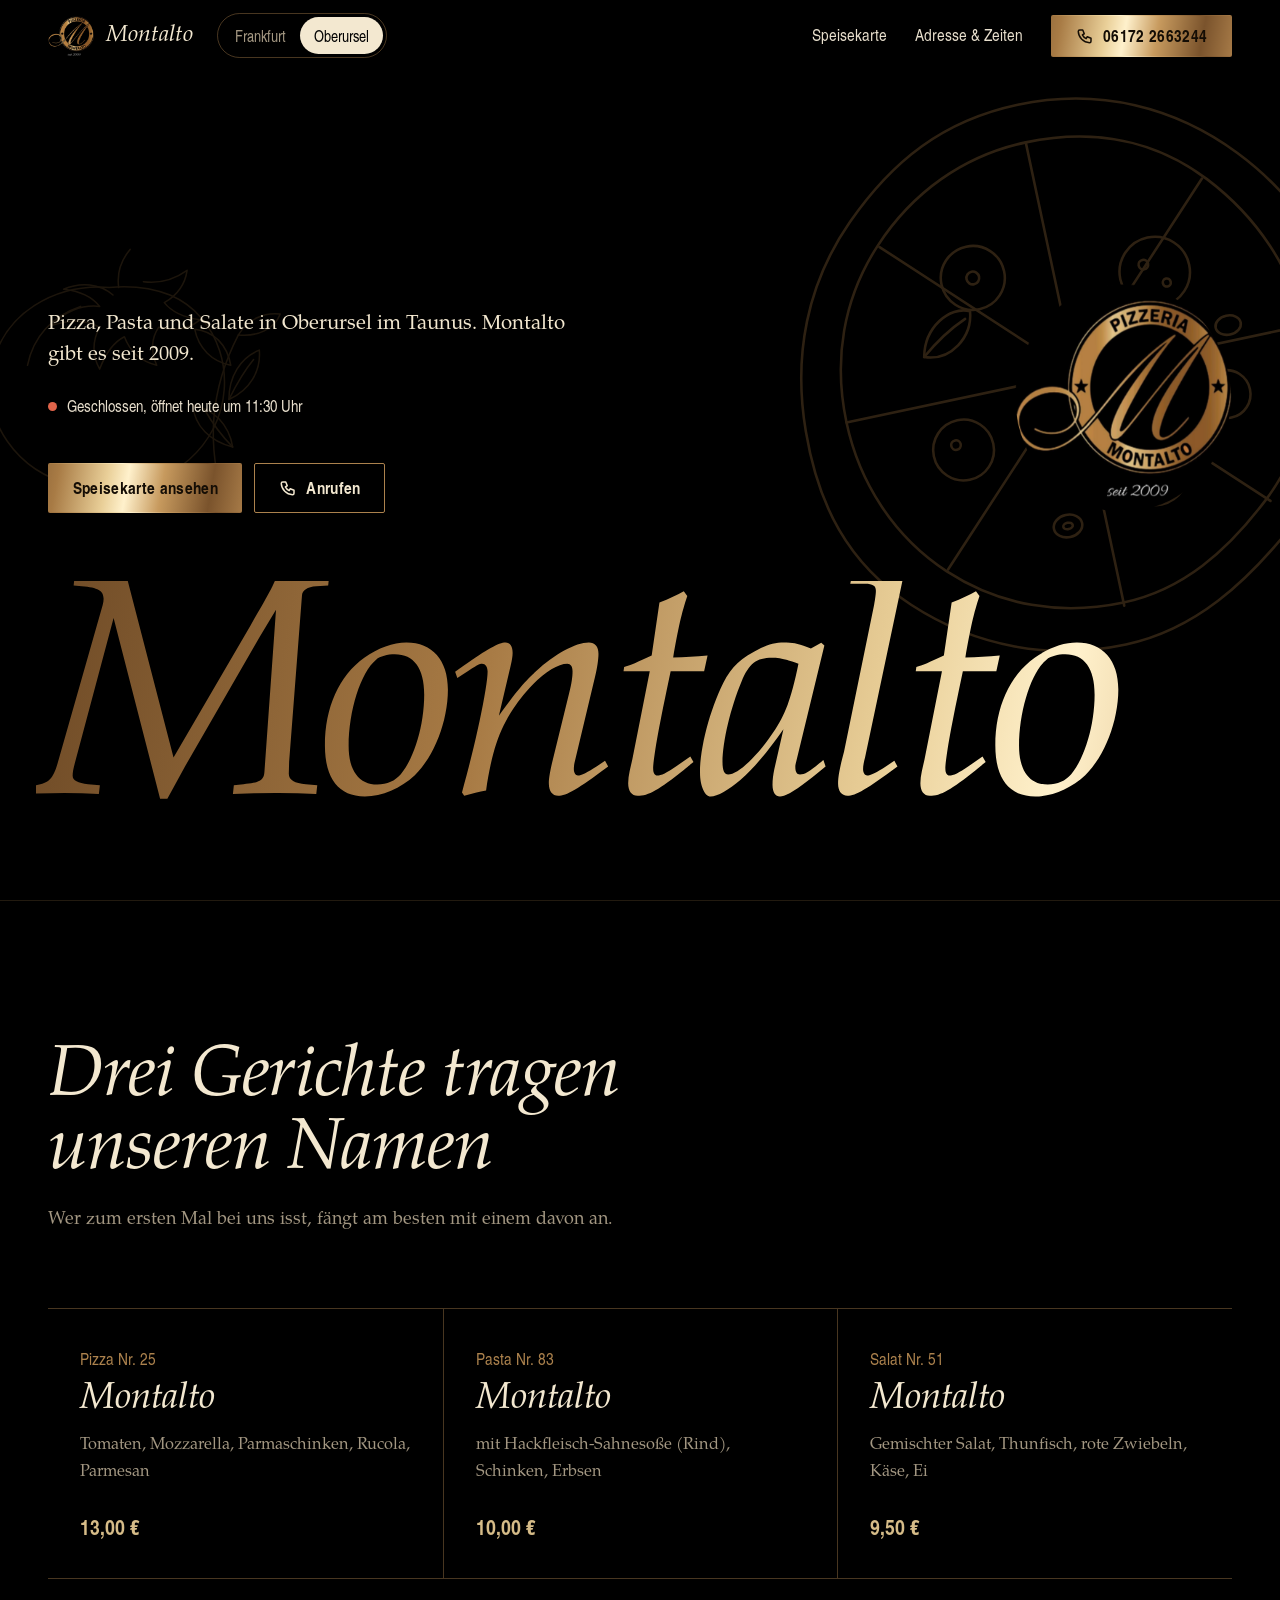
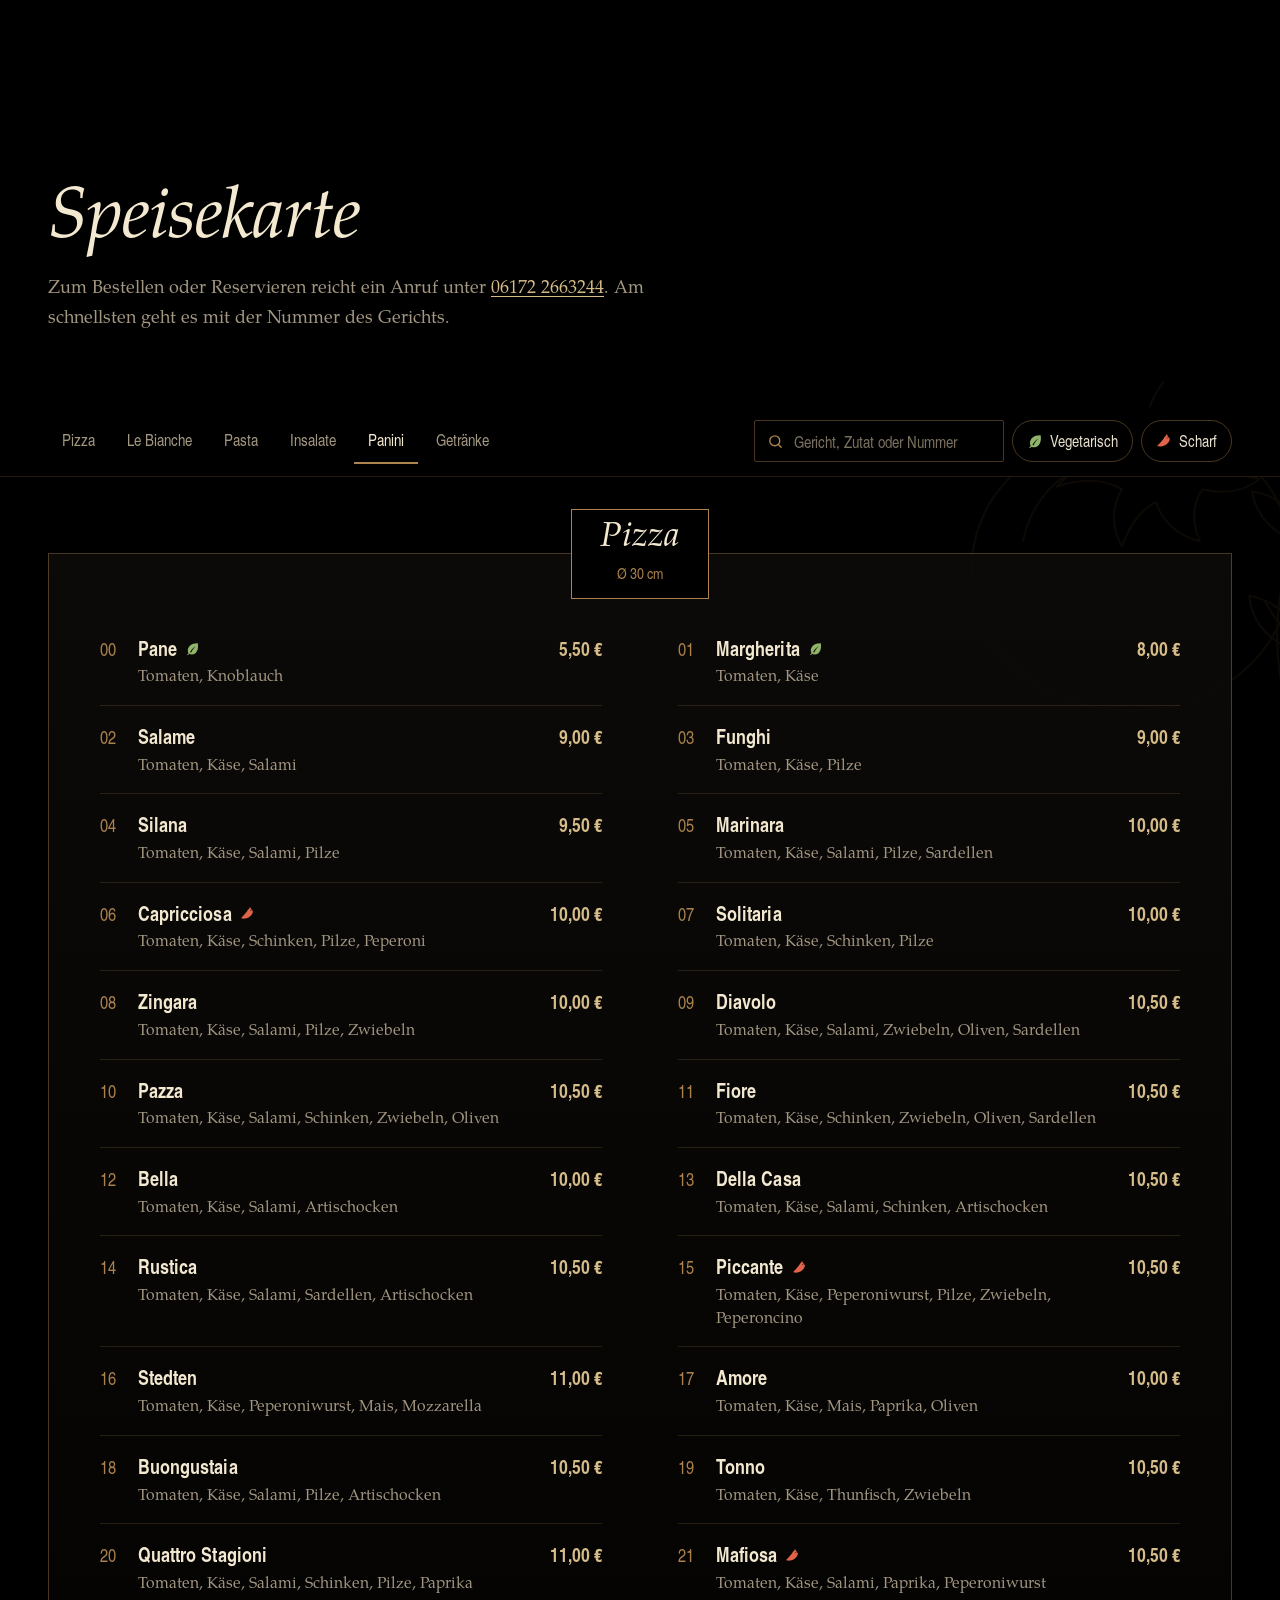
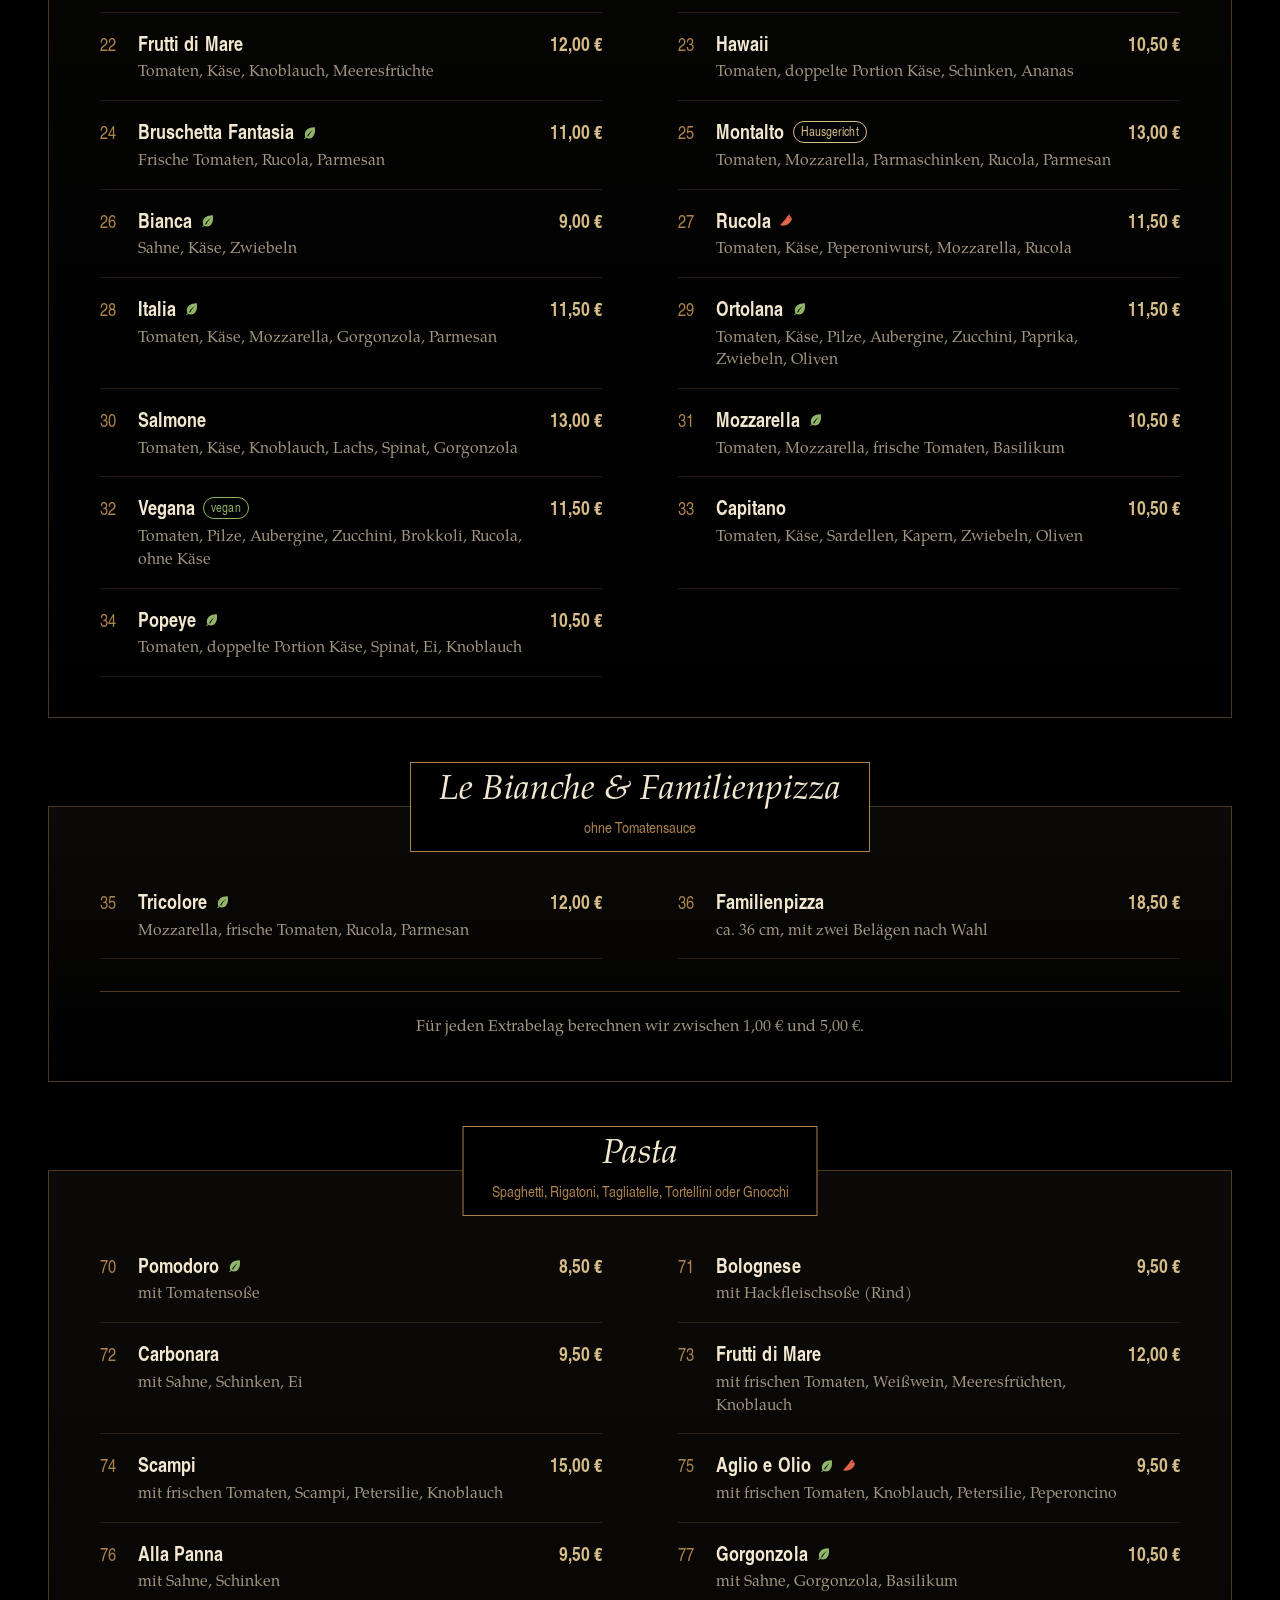
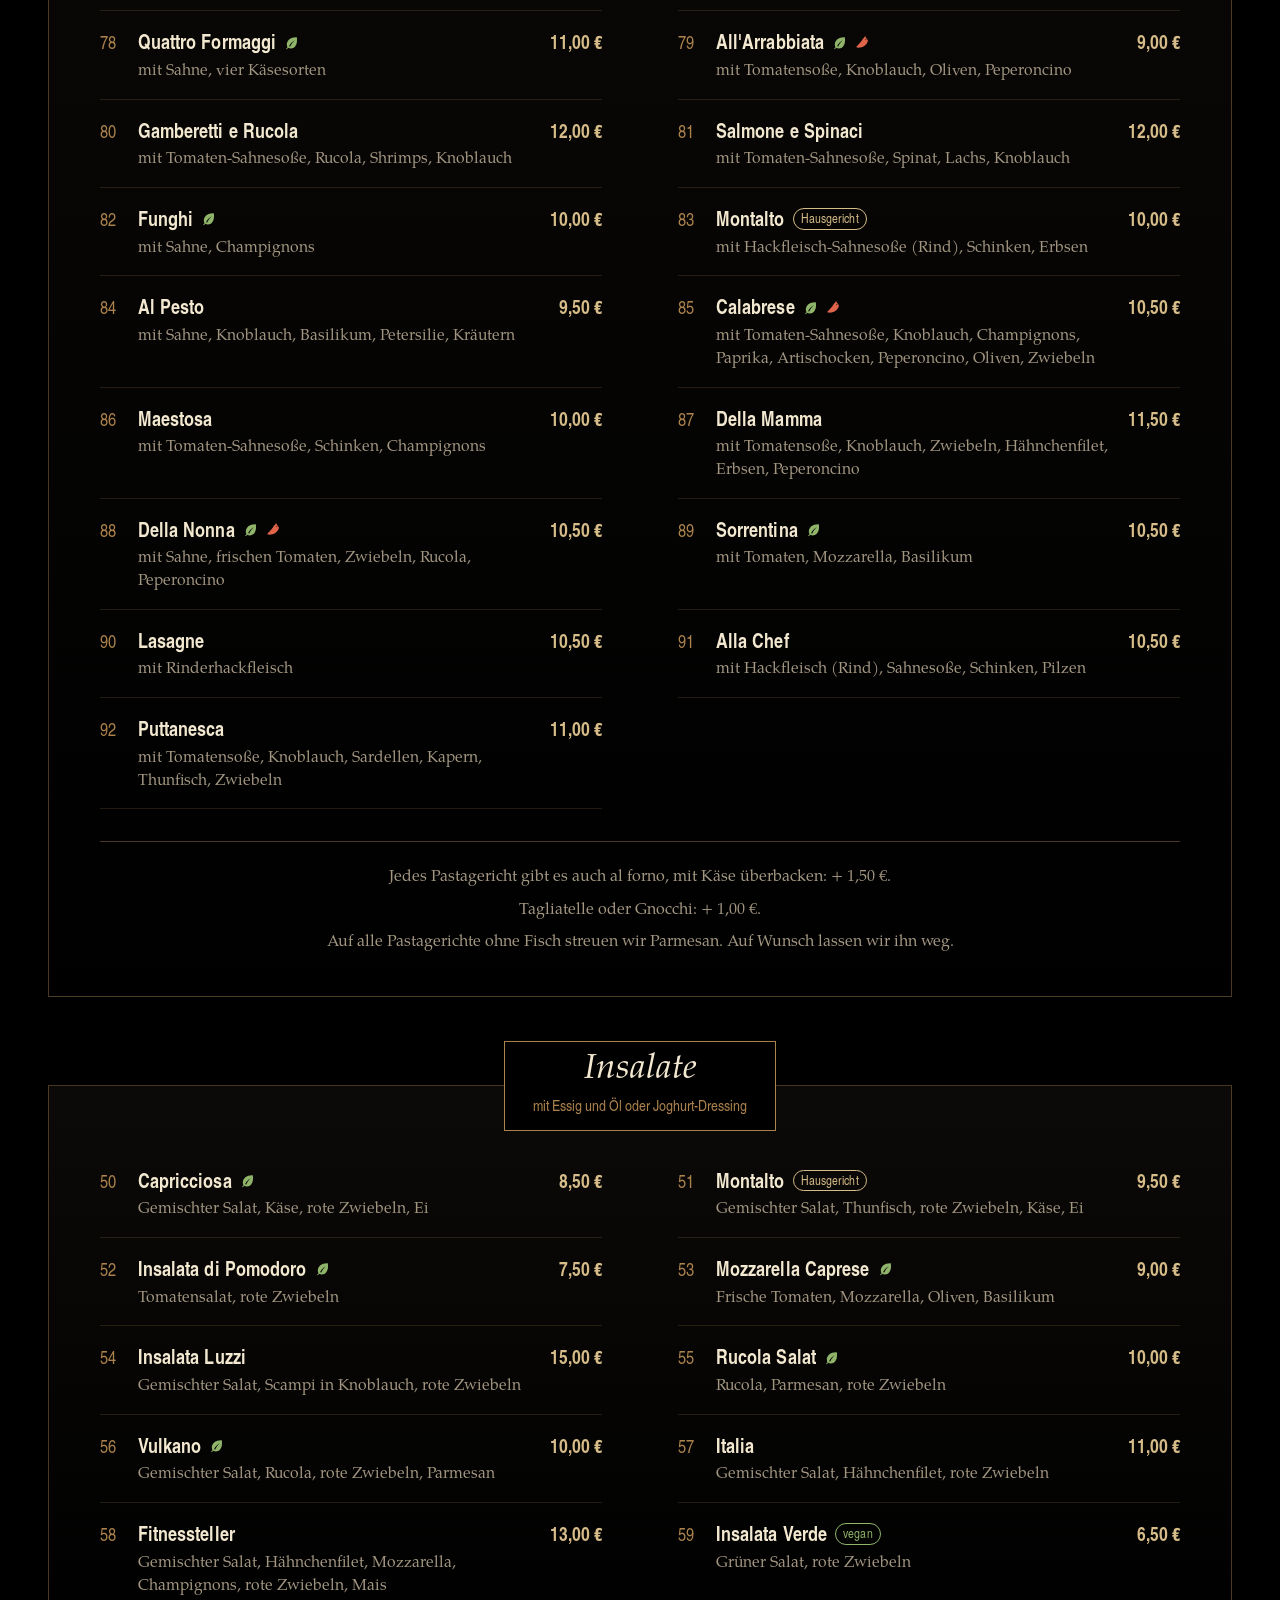
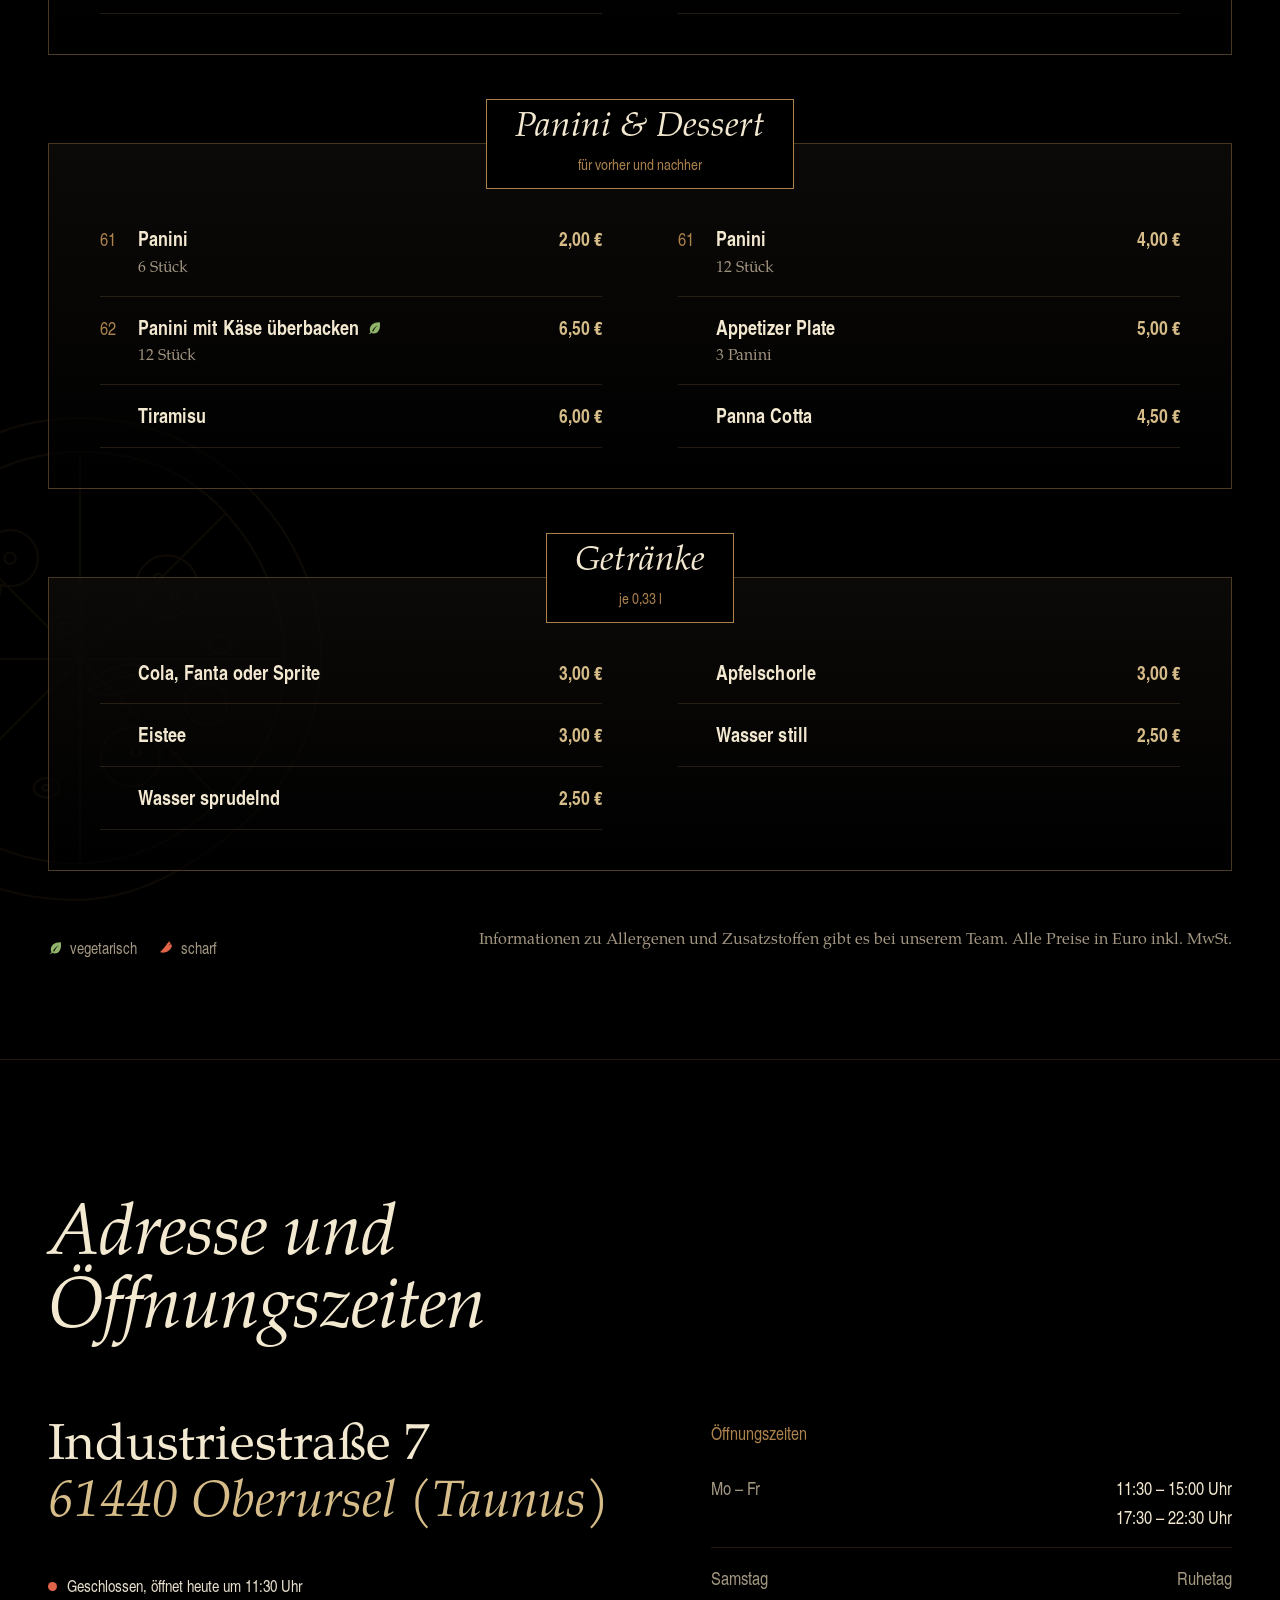
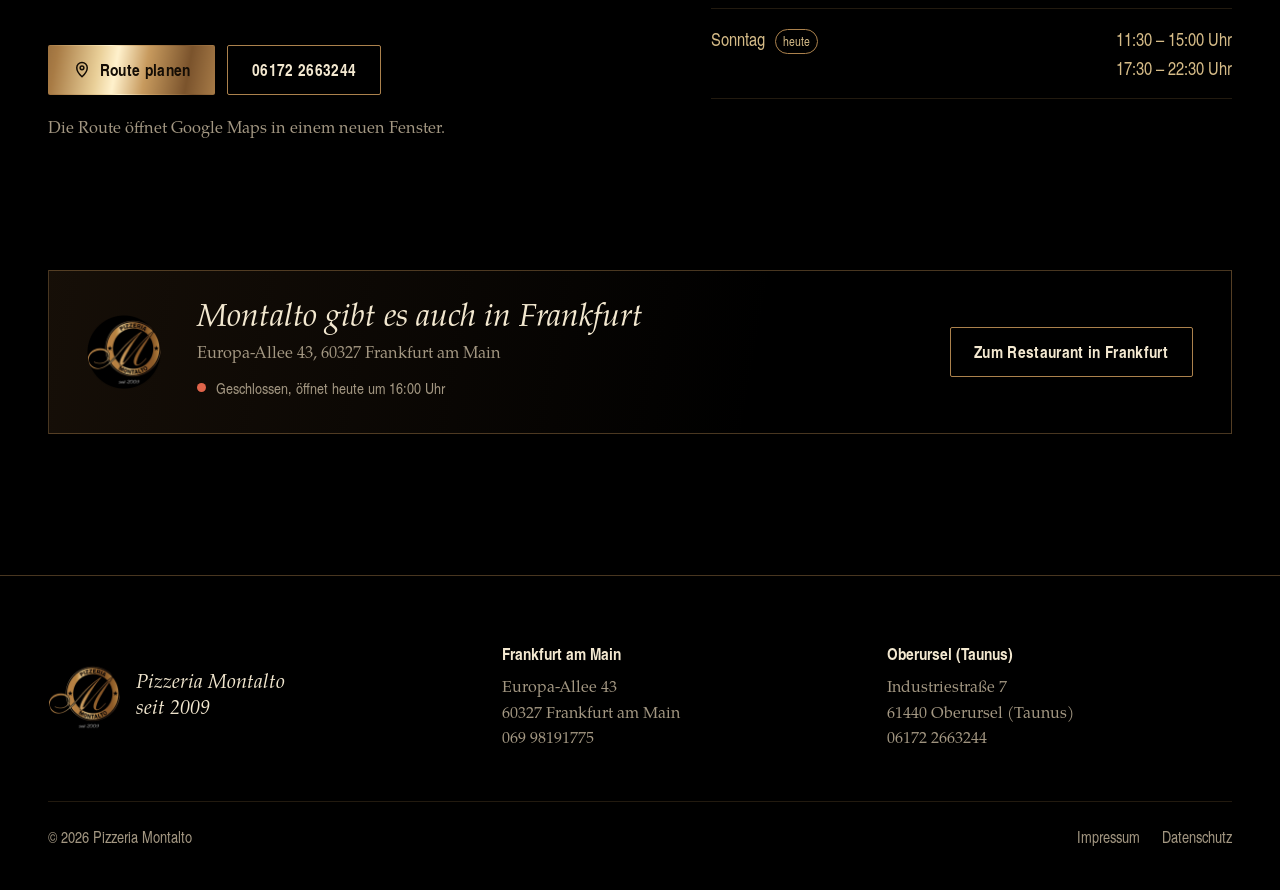
==== oberursel/index.html @ 1d050c02 "Add files via upload" ====
<!doctype html>
<html lang="de">
<head>
  <meta charset="utf-8">
  <meta name="viewport" content="width=device-width, initial-scale=1, viewport-fit=cover">
  <title>Pizzeria Montalto Oberursel – Pizza, Pasta &amp; Salate im Taunus</title>
  <meta name="description" content="Pizzeria Montalto in der Industriestraße 7, Oberursel (Taunus): Pizza, Pasta und Salate. Speisekarte, Öffnungszeiten und Telefon für Bestellung und Reservierung.">
  <meta name="theme-color" content="#000000">
  <meta property="og:type" content="restaurant">
  <meta property="og:title" content="Pizzeria Montalto Oberursel">
  <meta property="og:description" content="Pizza, Pasta und Salate in Oberursel im Taunus. Seit 2009.">
  <meta property="og:image" content="../assets/img/logo.png">
  <link rel="icon" type="image/png" sizes="32x32" href="../assets/img/favicon-32.png">
  <link rel="icon" type="image/png" sizes="64x64" href="../assets/img/favicon-64.png">
  <link rel="apple-touch-icon" href="../assets/img/apple-touch-icon.png">
  <link rel="preload" href="../assets/fonts/pagella-italic.woff" as="font" type="font/woff" crossorigin>
  <link rel="stylesheet" href="../assets/css/style.css">
  <script src="../assets/js/standorte.js" defer></script>
  <script src="../assets/js/speisekarte.js" defer></script>
  <script src="../assets/js/main.js" defer></script>
</head>
<body data-standort="oberursel" data-root="../">

<a class="skip" href="#speisekarte">Zur Speisekarte springen</a>

<header class="kopf">
  <div class="wrap">
    <a class="kopf-logo" href="../" aria-label="Pizzeria Montalto, Startseite">
      <img src="../assets/img/logo.png" alt="" width="46" height="46">
      <span>Montalto</span>
    </a>
    <nav class="standort-wahl" aria-label="Standort wählen">
      <a href="../">Frankfurt</a>
      <a href="./" aria-current="page">Oberursel</a>
    </nav>
    <nav class="kopf-nav" aria-label="Hauptmenü">
      <a href="#speisekarte">Speisekarte</a>
      <a href="#besuch">Adresse &amp; Zeiten</a>
      <a class="btn btn--gold" data-tel href="tel:+4961722663244">
        <svg viewBox="0 0 24 24" fill="none" stroke="currentColor" stroke-width="2" stroke-linecap="round" stroke-linejoin="round" aria-hidden="true"><path d="M5 4h4l2 5-2.5 1.5a11 11 0 0 0 5 5L15 13l5 2v4a2 2 0 0 1-2 2A16 16 0 0 1 3 6a2 2 0 0 1 2-2"/></svg>
        <span data-fill="telAnzeige">06172 2663244</span>
      </a>
    </nav>
  </div>
</header>

<main id="inhalt">

  <section class="hero" aria-labelledby="hero-titel">
    <div class="wrap">
      <div class="hero-inhalt">
        <div class="hero-text">
          <p class="hero-lead">Pizza, Pasta und Salate in Oberursel im Taunus. Montalto gibt es seit 2009.</p>
          <p class="status" data-status aria-live="polite">Öffnungszeiten werden geladen</p>
          <div class="hero-cta">
            <a class="btn btn--gold" href="#speisekarte">Speisekarte ansehen</a>
            <a class="btn" data-tel href="tel:+4961722663244">
              <svg viewBox="0 0 24 24" fill="none" stroke="currentColor" stroke-width="2" stroke-linecap="round" stroke-linejoin="round" aria-hidden="true"><path d="M5 4h4l2 5-2.5 1.5a11 11 0 0 0 5 5L15 13l5 2v4a2 2 0 0 1-2 2A16 16 0 0 1 3 6a2 2 0 0 1 2-2"/></svg>
              Anrufen
            </a>
          </div>
        </div>
        <img class="hero-logo" src="../assets/img/logo.png" alt="Logo der Pizzeria Montalto, seit 2009" width="230" height="230">
      </div>
    </div>
    <h1 id="hero-titel" class="wrap"><span class="sr-only">Pizzeria </span><span class="marke">Montalto</span><span class="sr-only"> in Oberursel (Taunus)</span></h1>
  </section>

  <section class="abschnitt haus" aria-labelledby="haus-titel">
    <div class="wrap">
      <div class="abschnitt-kopf">
        <h2 id="haus-titel" class="abschnitt-titel">Drei Gerichte tragen unseren Namen</h2>
        <p>Wer zum ersten Mal bei uns isst, fängt am besten mit einem davon an.</p>
      </div>
      <div class="haus-reihe" id="haus-reihe"></div>
    </div>
  </section>

  <section class="abschnitt karte" id="speisekarte" aria-labelledby="karte-titel">
    <div class="wrap">
      <div class="abschnitt-kopf">
        <h2 id="karte-titel" class="abschnitt-titel">Speisekarte</h2>
        <p>Zum Bestellen oder Reservieren reicht ein Anruf unter <a data-tel href="tel:+4961722663244"><span data-fill="telAnzeige">06172 2663244</span></a>. Am schnellsten geht es mit der Nummer des Gerichts.</p>
      </div>
    </div>
    <div id="karte-inhalt">
      <noscript><div class="wrap"><p>Die Speisekarte braucht JavaScript. Telefonisch helfen wir gern weiter: 06172 2663244.</p></div></noscript>
    </div>
    <div class="wrap karte-fuss">
      <div class="legende">
        <span><svg class="icon icon--veg" viewBox="0 0 24 24" fill="currentColor" aria-hidden="true"><path d="M20.5 3.5C11 3 4.5 8 4.5 15.2c0 1.6.4 3 1.1 4.3L3.3 21.8l1.1 1.1 2.4-2.4c1.2.6 2.6 1 4 1 7.4 0 11.4-7.6 9.7-18zM8.2 17.6c2.6-4.4 5.5-7.3 9.2-9.6-3.1 3-5.6 6.2-7.7 10.6-.5-.3-1-.6-1.5-1z"/></svg> vegetarisch</span>
        <span><svg class="icon icon--scharf" viewBox="0 0 24 24" fill="currentColor" aria-hidden="true"><path d="M15.6 2.3c-.8.6-1.2 1.6-1.1 2.6-1.4.3-2.4 1.4-2.6 2.8C9.2 10.9 5.6 15.6 2.5 18.4c-.6.5-.3 1.5.5 1.6 7.8 1.2 15.4-3 17.4-9.6.5-1.6-.2-3.1-1.6-3.9-.1-1.1-.8-2-1.8-2.4 0-.6.3-1.1.8-1.4l-2.2-.4zm1.7 4.4c.6 0 1.1.3 1.4.8-1-.1-2 .2-2.8.8.2-.9.8-1.6 1.4-1.6z"/></svg> scharf</span>
      </div>
      <p>Informationen zu Allergenen und Zusatzstoffen gibt es bei unserem Team. Alle Preise in Euro inkl. MwSt.</p>
    </div>
  </section>

  <section class="abschnitt besuch" id="besuch" aria-labelledby="besuch-titel">
    <div class="wrap">
      <div class="abschnitt-kopf">
        <h2 id="besuch-titel" class="abschnitt-titel">Adresse und Öffnungszeiten</h2>
      </div>
      <div class="besuch-raster">
        <div>
          <address class="adresse">
            <span data-fill="strasse">Industriestraße 7</span>
            <span data-fill="plzOrt">61440 Oberursel (Taunus)</span>
          </address>
          <p class="status" data-status>Öffnungszeiten werden geladen</p>
          <div class="besuch-cta">
            <a class="btn btn--gold" data-maps href="#" target="_blank" rel="noopener">
              <svg viewBox="0 0 24 24" fill="none" stroke="currentColor" stroke-width="2" stroke-linecap="round" stroke-linejoin="round" aria-hidden="true"><path d="M12 21s7-6.2 7-12a7 7 0 0 0-14 0c0 5.8 7 12 7 12z"/><circle cx="12" cy="9" r="2.5"/></svg>
              Route planen
            </a>
            <a class="btn" data-tel href="tel:+4961722663244"><span data-fill="telAnzeige">06172 2663244</span></a>
          </div>
          <p class="besuch-hinweis">Die Route öffnet Google Maps in einem neuen Fenster.</p>
        </div>
        <div>
          <h3 class="zeiten-titel">Öffnungszeiten</h3>
          <table class="zeiten">
            <caption class="sr-only">Öffnungszeiten Oberursel</caption>
            <tbody data-zeiten></tbody>
          </table>
        </div>
      </div>

      <aside class="anderer-standort" aria-labelledby="anders-titel">
        <img src="../assets/img/logo.png" alt="" width="74" height="74">
        <div>
          <h3 id="anders-titel">Montalto gibt es auch in Frankfurt</h3>
          <p><span data-loc="frankfurt" data-fill="strasse">Europa-Allee 43</span>, <span data-loc="frankfurt" data-fill="plzOrt">60327 Frankfurt am Main</span></p>
          <p class="status" data-loc="frankfurt" data-status></p>
        </div>
        <a class="btn" href="../">Zum Restaurant in Frankfurt</a>
      </aside>
    </div>
  </section>

</main>

<footer class="fuss">
  <div class="wrap">
    <div class="fuss-raster">
      <div class="fuss-marke">
        <img src="../assets/img/logo.png" alt="" width="72" height="72">
        <p>Pizzeria Montalto<br>seit 2009</p>
      </div>
      <div>
        <h4><a href="../">Frankfurt am Main</a></h4>
        <address>
          <span data-loc="frankfurt" data-fill="strasse">Europa-Allee 43</span><br>
          <span data-loc="frankfurt" data-fill="plzOrt">60327 Frankfurt am Main</span><br>
          <a data-loc="frankfurt" data-tel href="tel:+496998191775"><span data-loc="frankfurt" data-fill="telAnzeige">069 98191775</span></a>
        </address>
      </div>
      <div>
        <h4>Oberursel (Taunus)</h4>
        <address>
          <span data-loc="oberursel" data-fill="strasse">Industriestraße 7</span><br>
          <span data-loc="oberursel" data-fill="plzOrt">61440 Oberursel (Taunus)</span><br>
          <a data-loc="oberursel" data-tel href="tel:+4961722663244"><span data-loc="oberursel" data-fill="telAnzeige">06172 2663244</span></a>
        </address>
      </div>
    </div>
    <div class="fuss-unten">
      <span>© <span data-jahr>2026</span> Pizzeria Montalto</span>
      <nav aria-label="Rechtliches">
        <a href="../impressum.html">Impressum</a>
        <a href="../datenschutz.html">Datenschutz</a>
      </nav>
    </div>
  </div>
</footer>

<nav class="aktionsleiste" aria-label="Schnellzugriff">
  <a class="btn" href="#speisekarte">Speisekarte</a>
  <a class="btn" data-maps href="#" target="_blank" rel="noopener">Route</a>
  <a class="btn btn--gold" data-tel href="tel:+4961722663244">
    <svg viewBox="0 0 24 24" fill="none" stroke="currentColor" stroke-width="2" stroke-linecap="round" stroke-linejoin="round" aria-hidden="true"><path d="M5 4h4l2 5-2.5 1.5a11 11 0 0 0 5 5L15 13l5 2v4a2 2 0 0 1-2 2A16 16 0 0 1 3 6a2 2 0 0 1 2-2"/></svg>
    Anrufen
  </a>
</nav>

</body>
</html>
---- assets/css/style.css ----
/* =========================================================
   Pizzeria Montalto – Stylesheet
   Farben aus dem Logo: Schwarz + gebürstete Bronze
   ========================================================= */

@font-face {
  font-family: "Montalto Serif";
  src: url("../fonts/pagella-regular.woff") format("woff");
  font-weight: 400; font-style: normal; font-display: swap;
}
@font-face {
  font-family: "Montalto Serif";
  src: url("../fonts/pagella-italic.woff") format("woff");
  font-weight: 400; font-style: italic; font-display: swap;
}
@font-face {
  font-family: "Montalto Cond";
  src: url("../fonts/heroscn-regular.woff") format("woff");
  font-weight: 400; font-style: normal; font-display: swap;
}
@font-face {
  font-family: "Montalto Cond";
  src: url("../fonts/heroscn-bold.woff") format("woff");
  font-weight: 700; font-style: normal; font-display: swap;
}

:root {
  /* Farbe */
  --schwarz: #000;
  --tafel: #0d0b09;
  --bronze-tief: #6e4a26;
  --bronze: #ac824d;
  --gold: #d6bc88;
  --champagner: #f3e8d0;
  --text: #e8dfcd;
  --leise: #a39782;
  --linie: rgba(172, 130, 77, .42);
  --linie-zart: rgba(172, 130, 77, .2);
  --basilikum: #8fb46a;
  --chili: #e0644a;

  --metall: linear-gradient(100deg,
    #6e4a26 0%, #a87b45 16%, #e9cf98 30%, #fff1cc 36%, #c79a5e 46%,
    #7a532c 60%, #b88a52 74%, #ecd3a0 86%, #8a6034 100%);

  /* Schrift */
  --serif: "Montalto Serif", "Palatino Linotype", Palatino, "Book Antiqua", Georgia, serif;
  --cond: "Montalto Cond", "Helvetica Neue", "Arial Narrow", Arial, sans-serif;

  /* Maße */
  --rand: clamp(16px, 4vw, 48px);
  --breite: 1240px;
  --kopf-h: 72px;
}

*, *::before, *::after { box-sizing: border-box; }

html {
  scroll-behavior: smooth;
  scroll-padding-top: calc(var(--kopf-h) + 16px);
  -webkit-text-size-adjust: 100%;
}

body {
  margin: 0;
  background: var(--schwarz);
  color: var(--text);
  font-family: var(--serif);
  font-size: 1.125rem;
  line-height: 1.65;
  -webkit-font-smoothing: antialiased;
  text-rendering: optimizeLegibility;
  overflow-x: hidden;
}

img, svg { display: block; max-width: 100%; }
a { color: inherit; }
p { margin: 0 0 1em; }
h1, h2, h3, h4 { margin: 0; font-weight: 400; }

::selection { background: var(--bronze); color: #000; }

:focus-visible {
  outline: 2px solid var(--gold);
  outline-offset: 3px;
}

.sr-only {
  position: absolute !important; width: 1px; height: 1px; padding: 0; margin: -1px;
  overflow: hidden; clip: rect(0 0 0 0); white-space: nowrap; border: 0;
}

.skip {
  position: absolute; left: 12px; top: -60px; z-index: 100;
  background: var(--gold); color: #000; padding: 10px 16px; font-family: var(--cond);
  text-decoration: none;
}
.skip:focus { top: 12px; }

.wrap { width: min(100% - 2 * var(--rand), var(--breite)); margin-inline: auto; }

/* ---------- Buttons ---------- */

.btn {
  display: inline-flex; align-items: center; justify-content: center; gap: .55em;
  min-height: 50px; padding: 0 1.4em;
  font-family: var(--cond); font-size: 1.05rem; font-weight: 700; letter-spacing: .02em;
  text-decoration: none; border: 1px solid var(--bronze); border-radius: 2px;
  color: var(--champagner); background: transparent; cursor: pointer;
  transition: background-color .2s, color .2s, border-color .2s;
}
.btn svg { width: 18px; height: 18px; flex: none; }
.btn:hover { background: rgba(172, 130, 77, .14); border-color: var(--gold); }
.btn--gold {
  color: #140d05; border-color: transparent;
  background: var(--metall); background-size: 180% 100%; background-position: 30% 0;
  transition: background-position .5s ease;
}
.btn--gold:hover { background: var(--metall); background-size: 180% 100%; background-position: 70% 0; }

/* ---------- Kopfzeile ---------- */

.kopf {
  position: fixed; inset: 0 0 auto 0; z-index: 50; height: var(--kopf-h);
  display: flex; align-items: center;
  transition: background-color .3s, border-color .3s, backdrop-filter .3s;
  border-bottom: 1px solid transparent;
}
.kopf.ist-gescrollt {
  background: rgba(0, 0, 0, .78);
  -webkit-backdrop-filter: blur(14px) saturate(1.2);
  backdrop-filter: blur(14px) saturate(1.2);
  border-bottom-color: var(--linie-zart);
}
.kopf .wrap { display: flex; align-items: center; gap: 24px; }

.kopf-logo { display: flex; align-items: center; gap: 12px; text-decoration: none; flex: none; }
.kopf-logo img { width: 46px; height: 46px; }
.kopf-logo span {
  font-family: var(--serif); font-style: italic; font-size: 1.45rem; color: var(--champagner);
  line-height: 1;
}

.standort-wahl {
  display: inline-flex; padding: 3px; border: 1px solid var(--linie); border-radius: 999px;
  font-family: var(--cond); font-size: .98rem;
}
.standort-wahl a {
  padding: 6px 14px; border-radius: 999px; text-decoration: none; color: var(--leise);
  transition: color .2s, background-color .2s;
}
.standort-wahl a:hover { color: var(--champagner); }
.standort-wahl a[aria-current="page"] { background: var(--champagner); color: #000; }

.kopf-nav { margin-left: auto; display: flex; align-items: center; gap: 28px; }
.kopf-nav > a:not(.btn) {
  font-family: var(--cond); font-size: 1.05rem; text-decoration: none; color: var(--text);
  padding: 6px 0; border-bottom: 1px solid transparent; transition: border-color .2s, color .2s;
}
.kopf-nav > a:not(.btn):hover { color: var(--gold); border-bottom-color: var(--bronze); }
.kopf-nav .btn { min-height: 42px; }

@media (max-width: 860px) {
  .kopf-nav { display: none; }
  .kopf .wrap { justify-content: space-between; }
  .kopf-logo span { display: none; }
}

/* ---------- Hero ---------- */

.hero {
  position: relative; min-height: 100svh; display: flex; flex-direction: column;
  justify-content: flex-end; padding-top: calc(var(--kopf-h) + 32px); overflow: hidden;
  isolation: isolate;
}
.hero::before, .hero::after {
  content: ""; position: absolute; z-index: -1; pointer-events: none;
  background-repeat: no-repeat; background-size: contain; opacity: .26;
}
.hero::before {
  background-image: url("../img/linie-pizza.svg");
  width: min(58vw, 640px); aspect-ratio: 1; right: -9vw; top: 6vh;
  transform: rotate(-12deg);
}
.hero::after {
  background-image: url("../img/linie-tomate.svg");
  width: min(34vw, 380px); aspect-ratio: 1; left: -6vw; top: 18vh; opacity: .16;
}

.hero-inhalt {
  display: grid; grid-template-columns: minmax(0, 1fr) auto; align-items: end; gap: 32px;
  padding-bottom: clamp(8px, 2vw, 24px);
}
.hero-text { max-width: 34rem; }
.hero-lead {
  font-size: clamp(1.2rem, 1.6vw, 1.45rem); line-height: 1.5; color: var(--champagner);
  margin-bottom: 22px;
}
.hero-cta { display: flex; flex-wrap: wrap; gap: 12px; margin-top: 26px; }
.hero-logo { width: clamp(150px, 17vw, 230px); }

.status {
  display: inline-flex; align-items: center; gap: 10px;
  font-family: var(--cond); font-size: 1.02rem; color: var(--text);
}
.status::before {
  content: ""; width: 9px; height: 9px; border-radius: 50%; background: var(--leise); flex: none;
}
.status.ist-offen::before { background: var(--basilikum); box-shadow: 0 0 0 4px rgba(143, 180, 106, .18); }
.status.ist-zu::before { background: var(--chili); }

.marke {
  display: block;
  font-family: var(--serif); font-style: italic; font-weight: 400;
  font-size: clamp(4.6rem, 24.4vw, 22rem); line-height: .82; letter-spacing: -.035em;
  margin: clamp(20px, 3.5vw, 48px) 0 0 -.04em; padding: .04em 0 .16em;
  background: var(--metall); background-size: 240% 100%; background-position: 0% 0;
  -webkit-background-clip: text; background-clip: text; color: transparent;
  white-space: nowrap;
}
@media (prefers-reduced-motion: no-preference) {
  .marke { animation: glanz 3.2s cubic-bezier(.2, .7, .2, 1) .25s both; }
  @keyframes glanz {
    from { background-position: 100% 0; opacity: 0; transform: translateY(.06em); }
    25% { opacity: 1; }
    to { background-position: 0% 0; opacity: 1; transform: none; }
  }
}

@media (max-width: 700px) {
  .hero { min-height: calc(100svh - 68px - env(safe-area-inset-bottom)); }
  .hero-inhalt { grid-template-columns: 1fr; gap: 20px; }
  .hero-logo { order: -1; width: 120px; }
  .hero-cta .btn { flex: 1 1 auto; }
  .hero::before { width: 90vw; right: -40vw; top: 10vh; }
  .hero::after { display: none; }
}

/* ---------- Abschnitte ---------- */

.abschnitt { padding-block: clamp(72px, 11vw, 150px); }
.abschnitt-titel {
  font-family: var(--serif); font-style: italic; color: var(--champagner);
  font-size: clamp(2.5rem, 5.6vw, 4.6rem); line-height: 1.02; letter-spacing: -.015em;
  max-width: 16ch;
}
.abschnitt-kopf { display: grid; gap: 18px; margin-bottom: clamp(40px, 6vw, 72px); }
.abschnitt-kopf p { color: var(--leise); max-width: 40rem; margin: 0; }
.abschnitt-kopf a { color: var(--gold); text-underline-offset: 3px; }

/* ---------- Hausgerichte ---------- */

.haus { border-top: 1px solid var(--linie-zart); padding-bottom: clamp(32px, 5vw, 64px); }
.karte { padding-bottom: clamp(56px, 7vw, 96px); }
.haus-reihe {
  display: grid; grid-template-columns: repeat(3, 1fr);
  border-top: 1px solid var(--linie); border-bottom: 1px solid var(--linie);
}
.haus-gericht {
  padding: 36px 32px 34px; display: grid; grid-template-rows: auto auto 1fr auto; gap: 8px;
}
.haus-gericht p { margin: 0; }
.haus-gericht + .haus-gericht { border-left: 1px solid var(--linie); }
.haus-art { font-family: var(--cond); color: var(--bronze); font-size: 1.05rem; margin: 0; }
.haus-gericht h3 {
  font-family: var(--serif); font-style: italic; font-size: 2.3rem; line-height: 1.1;
  color: var(--champagner);
}
.haus-gericht p.zutaten { color: var(--leise); font-size: 1.02rem; margin: 4px 0 14px; }
.haus-preis { font-family: var(--cond); font-weight: 700; font-size: 1.35rem; color: var(--gold); }

@media (max-width: 820px) {
  .haus-reihe { grid-template-columns: 1fr; }
  .haus-gericht { padding: 28px 4px; }
  .haus-gericht + .haus-gericht { border-left: 0; border-top: 1px solid var(--linie); }
}

/* ---------- Speisekarte ---------- */

.karte { position: relative; }
.karte::before {
  content: ""; position: absolute; inset: 0; z-index: -1; pointer-events: none;
  background: url("../img/linie-tomate.svg") no-repeat right -120px top 220px / 520px,
              url("../img/linie-pizza.svg") no-repeat left -200px bottom 120px / 560px;
  opacity: .07;
}

.karte-werkzeug {
  position: sticky; top: var(--kopf-h); z-index: 20;
  margin-bottom: 76px; padding: 12px 0;
  background: rgba(0, 0, 0, .86);
  -webkit-backdrop-filter: blur(14px); backdrop-filter: blur(14px);
  border-bottom: 1px solid var(--linie-zart);
}
.karte-werkzeug .wrap { display: flex; flex-wrap: wrap; align-items: center; gap: 12px 20px; }

.karte-tabs {
  display: flex; gap: 4px; overflow-x: auto; scrollbar-width: none; flex: 1 1 auto;
  -webkit-mask-image: linear-gradient(90deg, #000 90%, transparent);
  mask-image: linear-gradient(90deg, #000 90%, transparent);
}
.karte-tabs::-webkit-scrollbar { display: none; }
.karte-tabs a {
  flex: none; padding: 8px 14px; font-family: var(--cond); font-size: 1.02rem;
  color: var(--leise); text-decoration: none; border-bottom: 2px solid transparent;
  transition: color .2s, border-color .2s;
}
.karte-tabs a:hover { color: var(--champagner); }
.karte-tabs a.ist-aktiv { color: var(--champagner); border-bottom-color: var(--bronze); }

.karte-filter { display: flex; flex-wrap: wrap; align-items: center; gap: 8px; }

.suche {
  display: flex; align-items: center; gap: 8px; height: 42px; padding: 0 12px;
  border: 1px solid var(--linie); border-radius: 2px; min-width: 250px;
  transition: border-color .2s;
}
.suche:focus-within { border-color: var(--gold); }
.suche svg { width: 17px; height: 17px; color: var(--bronze); flex: none; }
.suche input {
  flex: 1; min-width: 0; height: 100%; border: 0; outline: 0; background: transparent;
  color: var(--champagner); font-family: var(--cond); font-size: 1.02rem;
}
.suche input::placeholder { color: #7a705f; }
.suche input::-webkit-search-cancel-button { filter: sepia(1) saturate(2) hue-rotate(-10deg); }

.chip {
  display: inline-flex; align-items: center; gap: 7px; height: 42px; padding: 0 14px;
  border: 1px solid var(--linie); border-radius: 999px; background: transparent;
  color: var(--text); font-family: var(--cond); font-size: 1rem; cursor: pointer;
  transition: background-color .2s, border-color .2s, color .2s;
}
.chip svg { width: 16px; height: 16px; }
.chip:hover { border-color: var(--gold); }
.chip[aria-pressed="true"] { background: var(--champagner); color: #000; border-color: var(--champagner); }

@media (max-width: 860px) {
  .karte-werkzeug .wrap { gap: 10px; }
  .karte-tabs { order: 2; flex-basis: 100%; }
  .karte-filter { flex-basis: 100%; flex-wrap: nowrap; }
  .suche { flex: 1 1 auto; min-width: 0; }
}
@media (max-width: 520px) {
  .chip { width: 42px; padding: 0; justify-content: center; }
  .chip svg { width: 18px; height: 18px; }
  .chip-text {
    position: absolute; width: 1px; height: 1px; overflow: hidden; clip: rect(0 0 0 0); white-space: nowrap;
  }
}

/* Tafel = Rahmen wie auf der gedruckten Karte */
.tafeln { display: grid; gap: 88px; }
.tafel {
  position: relative; border: 1px solid var(--linie); padding: 64px clamp(20px, 4vw, 52px) 40px;
  background: linear-gradient(180deg, rgba(13, 11, 9, .9), rgba(0, 0, 0, .6));
  scroll-margin-top: calc(var(--kopf-h) + 110px);
}
.tafel-kopf {
  position: absolute; left: 50%; top: 0; transform: translate(-50%, -50%);
  background: var(--schwarz); border: 1px solid var(--bronze);
  padding: 10px 28px 12px; text-align: center; white-space: nowrap; max-width: calc(100% - 32px);
}
.tafel-kopf h3 {
  font-family: var(--serif); font-style: italic; font-size: clamp(1.7rem, 3vw, 2.2rem);
  line-height: 1.05; color: var(--champagner);
}
.tafel-kopf p {
  margin: 4px 0 0; font-family: var(--cond); font-size: .95rem; color: var(--bronze);
  white-space: normal;
}

.gerichte {
  list-style: none; margin: 0; padding: 0;
  display: grid; grid-template-columns: 1fr 1fr; column-gap: clamp(32px, 6vw, 88px);
}
.gericht {
  display: grid; grid-template-columns: 2.6ch minmax(0, 1fr) auto; column-gap: 14px;
  align-items: baseline; align-content: start; padding: 15px 0; border-bottom: 1px solid var(--linie-zart);
}
.gericht[hidden] { display: none; }
.g-nr { font-family: var(--cond); font-size: 1.12rem; color: var(--bronze); font-variant-numeric: tabular-nums; }
.g-name {
  font-family: var(--cond); font-weight: 700; font-size: 1.24rem; line-height: 1.2;
  color: var(--champagner); letter-spacing: .005em;
  display: flex; flex-wrap: wrap; align-items: center; gap: 4px 8px;
}
.g-zutaten { grid-column: 2 / 3; margin: 3px 0 0; font-size: .98rem; line-height: 1.45; color: var(--leise); }
.g-preis {
  font-family: var(--cond); font-weight: 700; font-size: 1.2rem; color: var(--gold);
  font-variant-numeric: tabular-nums; white-space: nowrap;
}

.icon { width: 15px; height: 15px; flex: none; }
.icon--veg { color: var(--basilikum); }
.icon--scharf { color: var(--chili); }
.badge {
  font-family: var(--cond); font-weight: 400; font-size: .8rem; line-height: 1;
  padding: 3px 7px 4px; border: 1px solid currentColor; border-radius: 999px;
}
.badge--vegan { color: var(--basilikum); }
.badge--haus { color: var(--gold); }

.hinweise {
  list-style: none; margin: 32px 0 0; padding: 22px 0 0; border-top: 1px solid var(--linie);
  display: grid; gap: 6px; color: var(--leise); font-size: 1rem; text-align: center;
}

.karte-leer {
  text-align: center; padding: 56px 20px; border: 1px dashed var(--linie); color: var(--leise);
}
.karte-leer p { margin-bottom: 16px; }

.karte-fuss {
  margin-top: 56px; display: flex; flex-wrap: wrap; justify-content: space-between; gap: 16px 32px;
  color: var(--leise); font-size: 1rem;
}
.legende { display: flex; flex-wrap: wrap; gap: 8px 22px; font-family: var(--cond); }
.legende span { display: inline-flex; align-items: center; gap: 7px; }

@media (max-width: 860px) {
  .gerichte { grid-template-columns: 1fr; }
  .tafel { padding-top: 56px; }
  .tafeln { gap: 72px; }
}

/* ---------- Besuch ---------- */

.besuch { border-top: 1px solid var(--linie-zart); }
.besuch-raster { display: grid; grid-template-columns: 1.1fr 1fr; gap: clamp(40px, 7vw, 110px); align-items: start; }

.adresse {
  font-family: var(--serif); font-style: normal;
  font-size: clamp(2rem, 4vw, 3.2rem); line-height: 1.12; color: var(--champagner); margin-bottom: 22px;
}
.adresse span { display: block; }
.adresse span + span { font-style: italic; color: var(--gold); }
.besuch-cta { display: flex; flex-wrap: wrap; gap: 12px; margin: 28px 0 22px; }
.besuch-hinweis { color: var(--leise); font-size: 1.02rem; max-width: 30rem; }

.zeiten-titel { font-family: var(--cond); font-size: 1.1rem; color: var(--bronze); margin-bottom: 10px; }
.zeiten { width: 100%; border-collapse: collapse; font-family: var(--cond); font-size: 1.12rem; }
.zeiten th, .zeiten td { text-align: left; padding: 15px 0; border-bottom: 1px solid var(--linie-zart); vertical-align: top; }
.zeiten th { font-weight: 400; color: var(--leise); padding-right: 20px; white-space: nowrap; }
.zeiten td { color: var(--champagner); text-align: right; }
.zeiten td span { display: block; }
.zeiten tr.ist-heute th { color: var(--gold); }
.zeiten tr.ist-heute td span { color: var(--gold); }
.zeiten tr.ist-heute th::after {
  content: "heute"; margin-left: 10px; font-size: .8rem; padding: 2px 7px 3px;
  border: 1px solid var(--bronze); border-radius: 999px; color: var(--gold);
}
.zeiten .zu { color: var(--leise); }
.besuch .status { margin-top: 18px; }

.anderer-standort {
  margin-top: clamp(64px, 9vw, 110px);
  display: grid; grid-template-columns: auto minmax(0, 1fr) auto; align-items: center; gap: 24px 36px;
  padding: 30px clamp(20px, 3vw, 40px); border: 1px solid var(--linie);
  background: linear-gradient(100deg, rgba(110, 74, 38, .2), rgba(0, 0, 0, 0) 60%);
}
.anderer-standort img { width: 74px; height: 74px; }
.anderer-standort h3 {
  font-family: var(--serif); font-style: italic; font-size: clamp(1.5rem, 2.6vw, 2rem);
  color: var(--champagner); line-height: 1.15; margin-bottom: 4px;
}
.anderer-standort p { margin: 0; color: var(--leise); font-size: 1.02rem; }
.anderer-standort .status { margin-top: 6px; font-size: .96rem; }

@media (max-width: 860px) {
  .besuch-raster { grid-template-columns: 1fr; }
  .anderer-standort { grid-template-columns: 1fr; }
  .anderer-standort img { width: 56px; height: 56px; }
  .anderer-standort .btn { width: 100%; }
}

/* ---------- Fußzeile ---------- */

.fuss { border-top: 1px solid var(--linie); padding: 64px 0 40px; font-size: 1rem; color: var(--leise); }
.fuss-raster { display: grid; grid-template-columns: 1.2fr 1fr 1fr; gap: 40px; }
.fuss-marke { display: flex; align-items: center; gap: 16px; }
.fuss-marke img { width: 72px; height: 72px; }
.fuss-marke p { margin: 0; font-style: italic; color: var(--champagner); font-size: 1.25rem; line-height: 1.3; }
.fuss h4 { font-family: var(--cond); font-weight: 700; font-size: 1.05rem; color: var(--champagner); margin-bottom: 8px; }
.fuss address { font-style: normal; line-height: 1.6; }
.fuss a { text-decoration: none; }
.fuss a:hover { color: var(--gold); }
.fuss-unten {
  margin-top: 48px; padding-top: 22px; border-top: 1px solid var(--linie-zart);
  display: flex; flex-wrap: wrap; justify-content: space-between; gap: 12px; font-family: var(--cond); font-size: .98rem;
}
.fuss-unten nav { display: flex; gap: 22px; }

@media (max-width: 860px) {
  .fuss-raster { grid-template-columns: 1fr; gap: 28px; }
}

/* ---------- Mobile Aktionsleiste ---------- */

.aktionsleiste { display: none; }
@media (max-width: 860px) {
  body { padding-bottom: calc(68px + env(safe-area-inset-bottom)); }
  .aktionsleiste {
    position: fixed; inset: auto 0 0 0; z-index: 60; display: grid; grid-template-columns: 1fr 1fr 1.25fr;
    gap: 8px; padding: 10px var(--rand) calc(10px + env(safe-area-inset-bottom));
    background: rgba(0, 0, 0, .9); -webkit-backdrop-filter: blur(14px); backdrop-filter: blur(14px);
    border-top: 1px solid var(--linie-zart);
  }
  .aktionsleiste .btn { min-height: 48px; padding: 0 10px; font-size: 1rem; }
}

/* ---------- Rechtstexte ---------- */

.recht { padding: calc(var(--kopf-h) + 64px) 0 96px; }
.recht .wrap { max-width: 760px; }
.recht h1 {
  font-style: italic; font-size: clamp(2.6rem, 6vw, 4rem); color: var(--champagner); line-height: 1.05; margin-bottom: 40px;
}
.recht h2 { font-family: var(--cond); font-weight: 700; font-size: 1.3rem; color: var(--champagner); margin: 40px 0 10px; }
.recht p, .recht li { color: var(--text); }
.recht a { color: var(--gold); }
.platzhalter {
  background: rgba(224, 100, 74, .16); color: #ffb4a3; padding: 0 .3em; border-radius: 2px;
  font-family: var(--cond);
}
.kopf--fest { background: rgba(0, 0, 0, .86); border-bottom-color: var(--linie-zart); }

/* ---------- Bewegung reduzieren ---------- */

@media (prefers-reduced-motion: reduce) {
  html { scroll-behavior: auto; }
  *, *::before, *::after { transition-duration: .01ms !important; animation-duration: .01ms !important; }
}
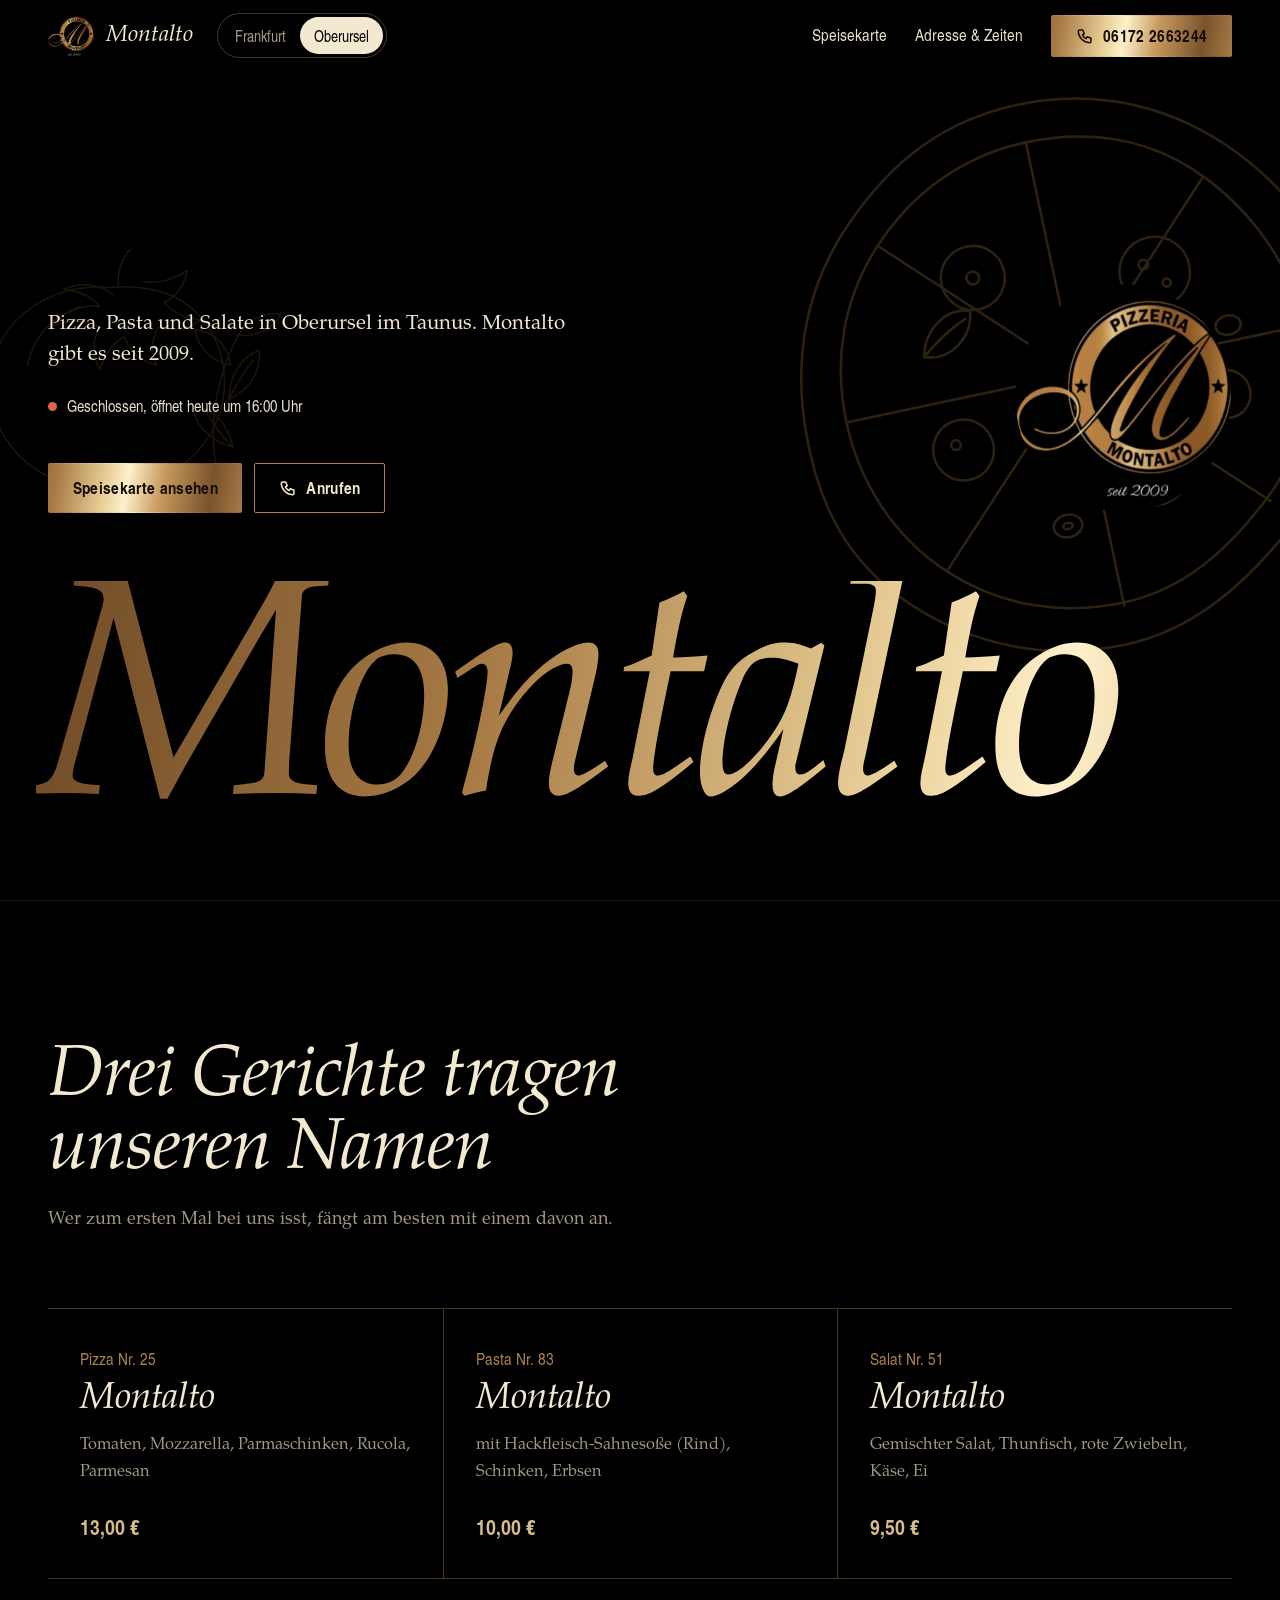
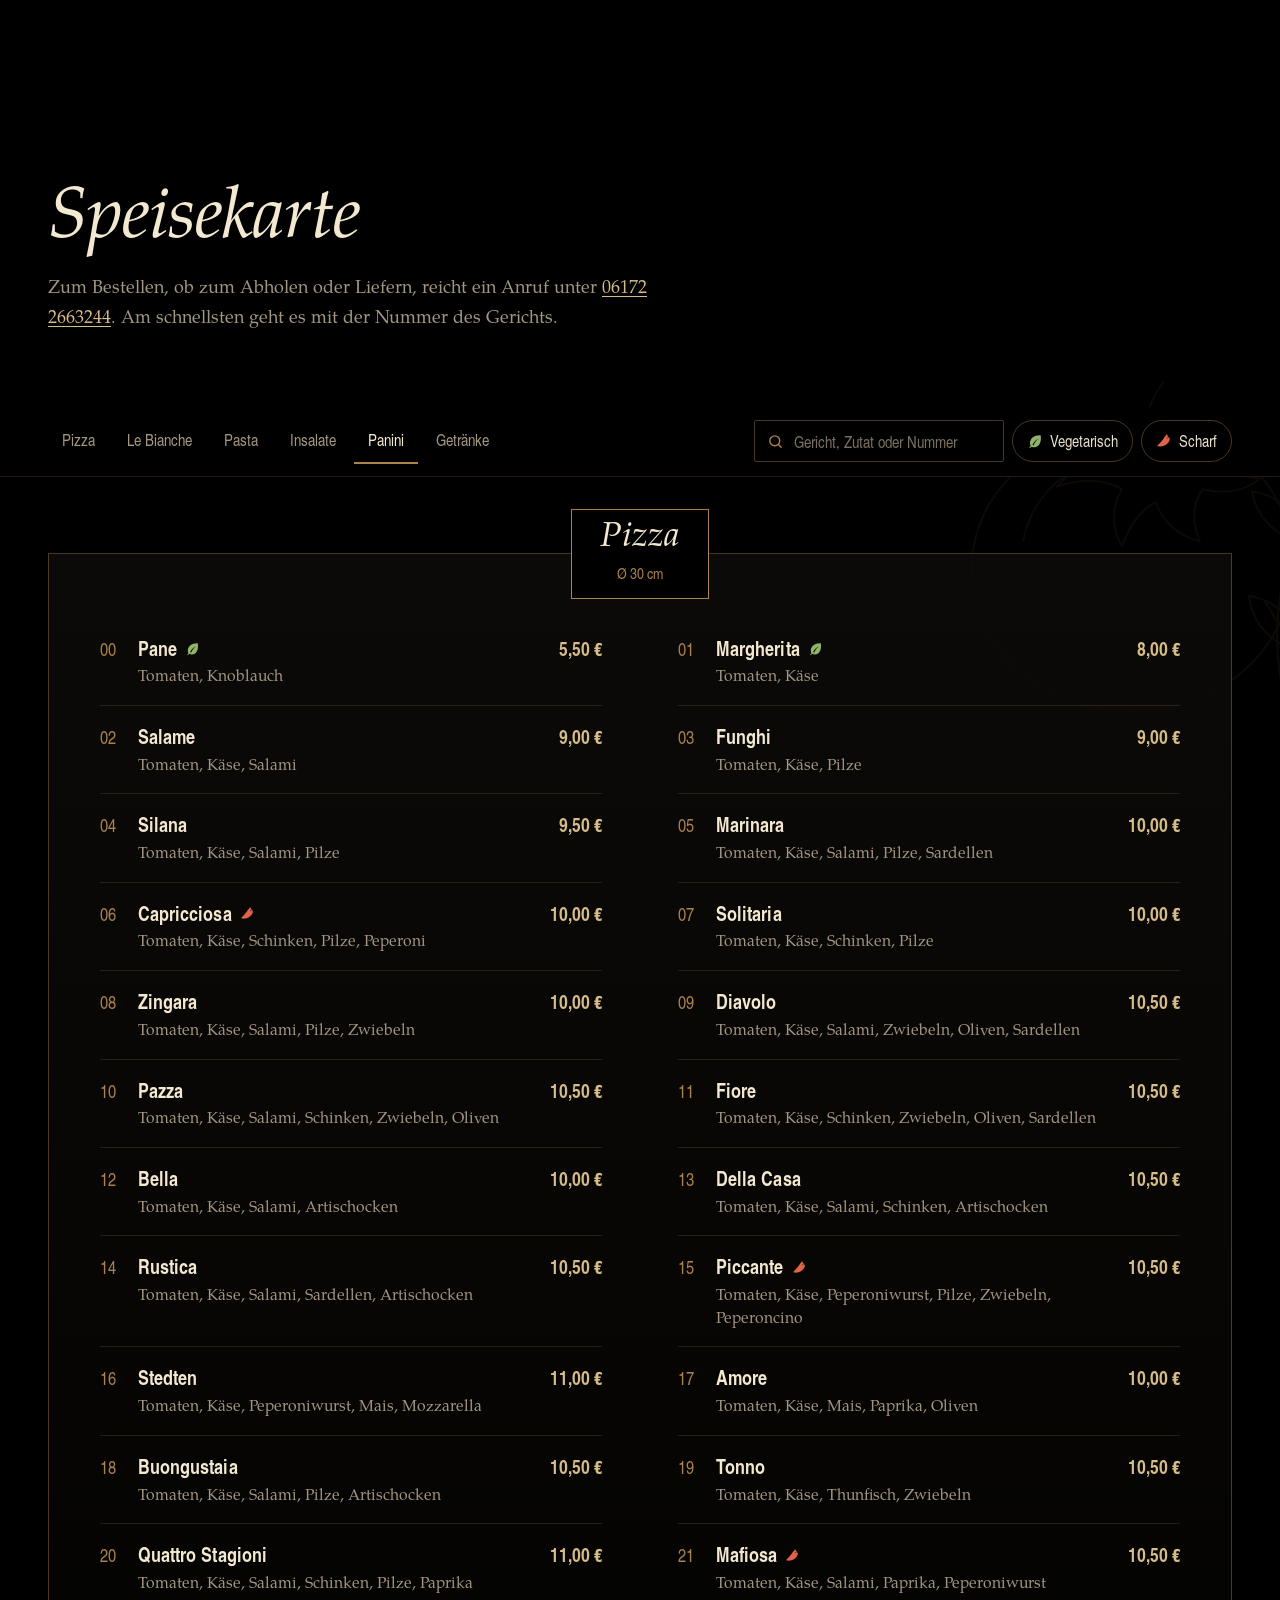
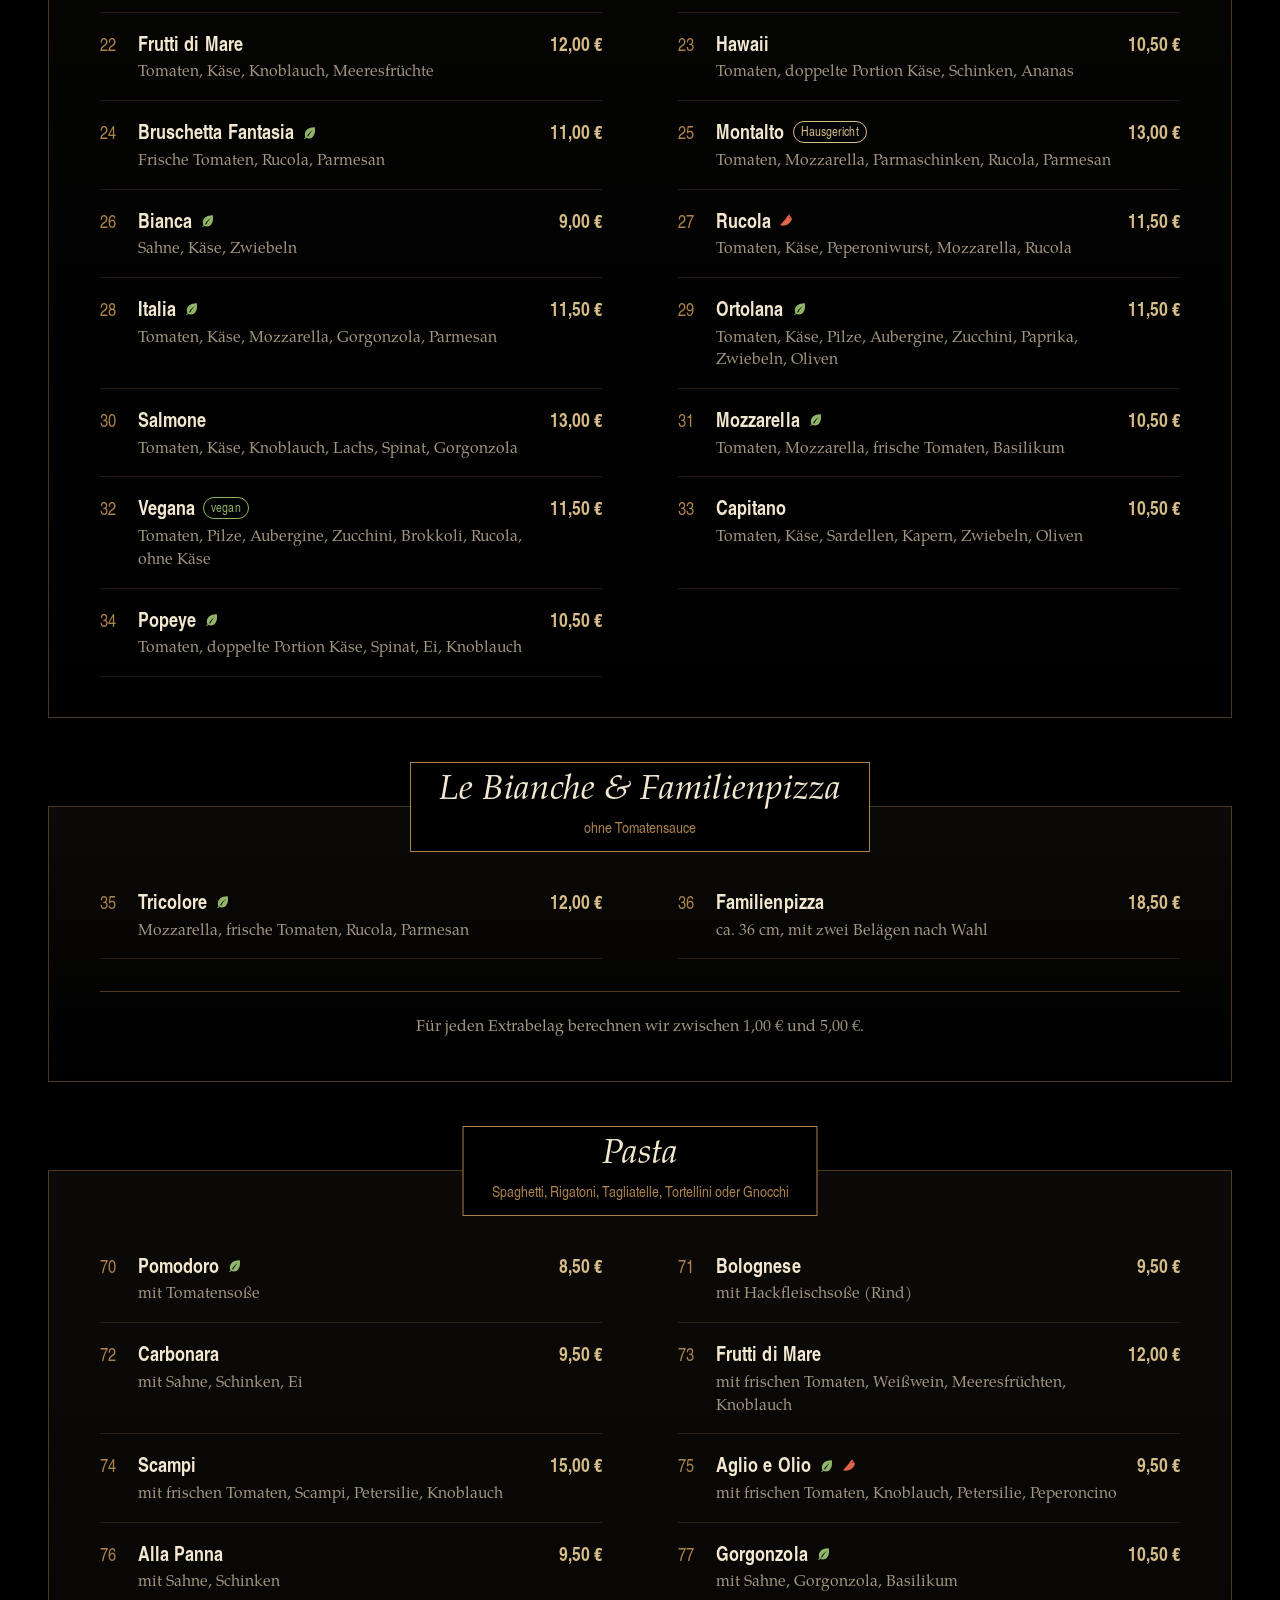
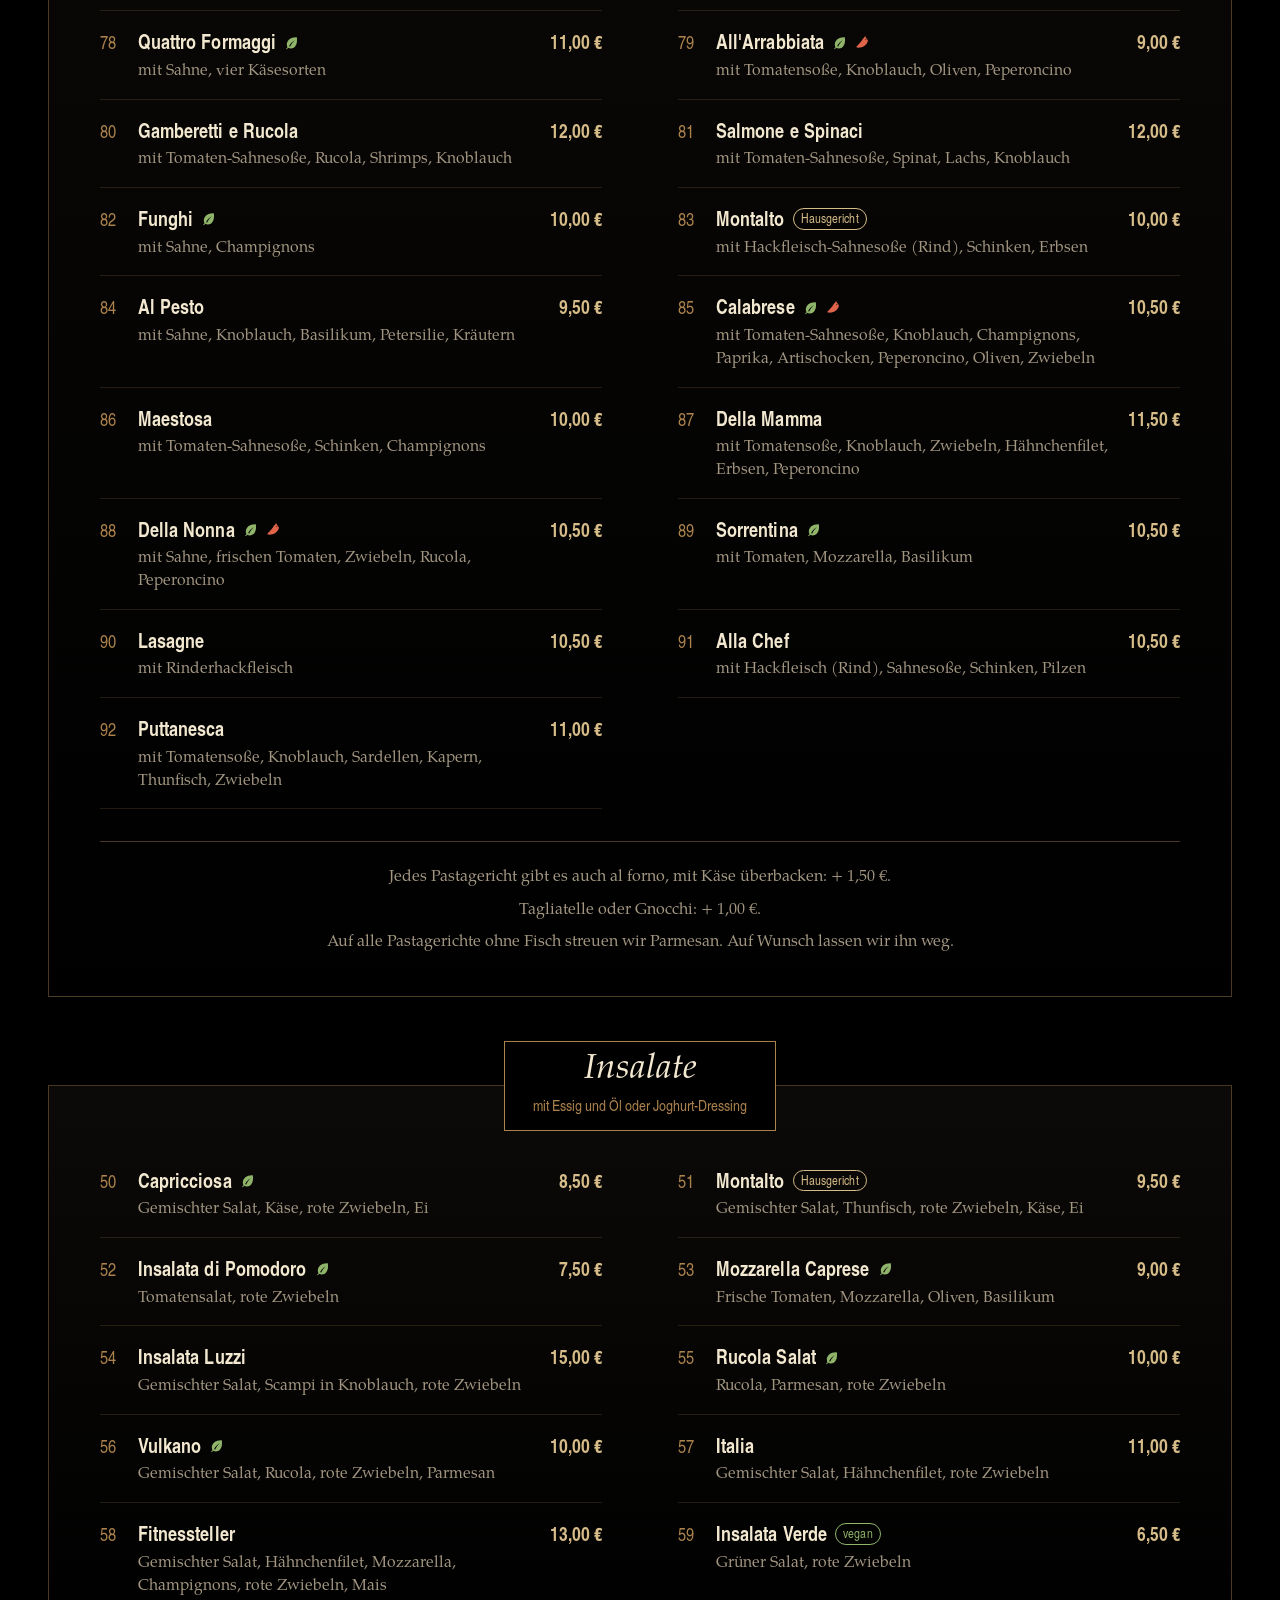
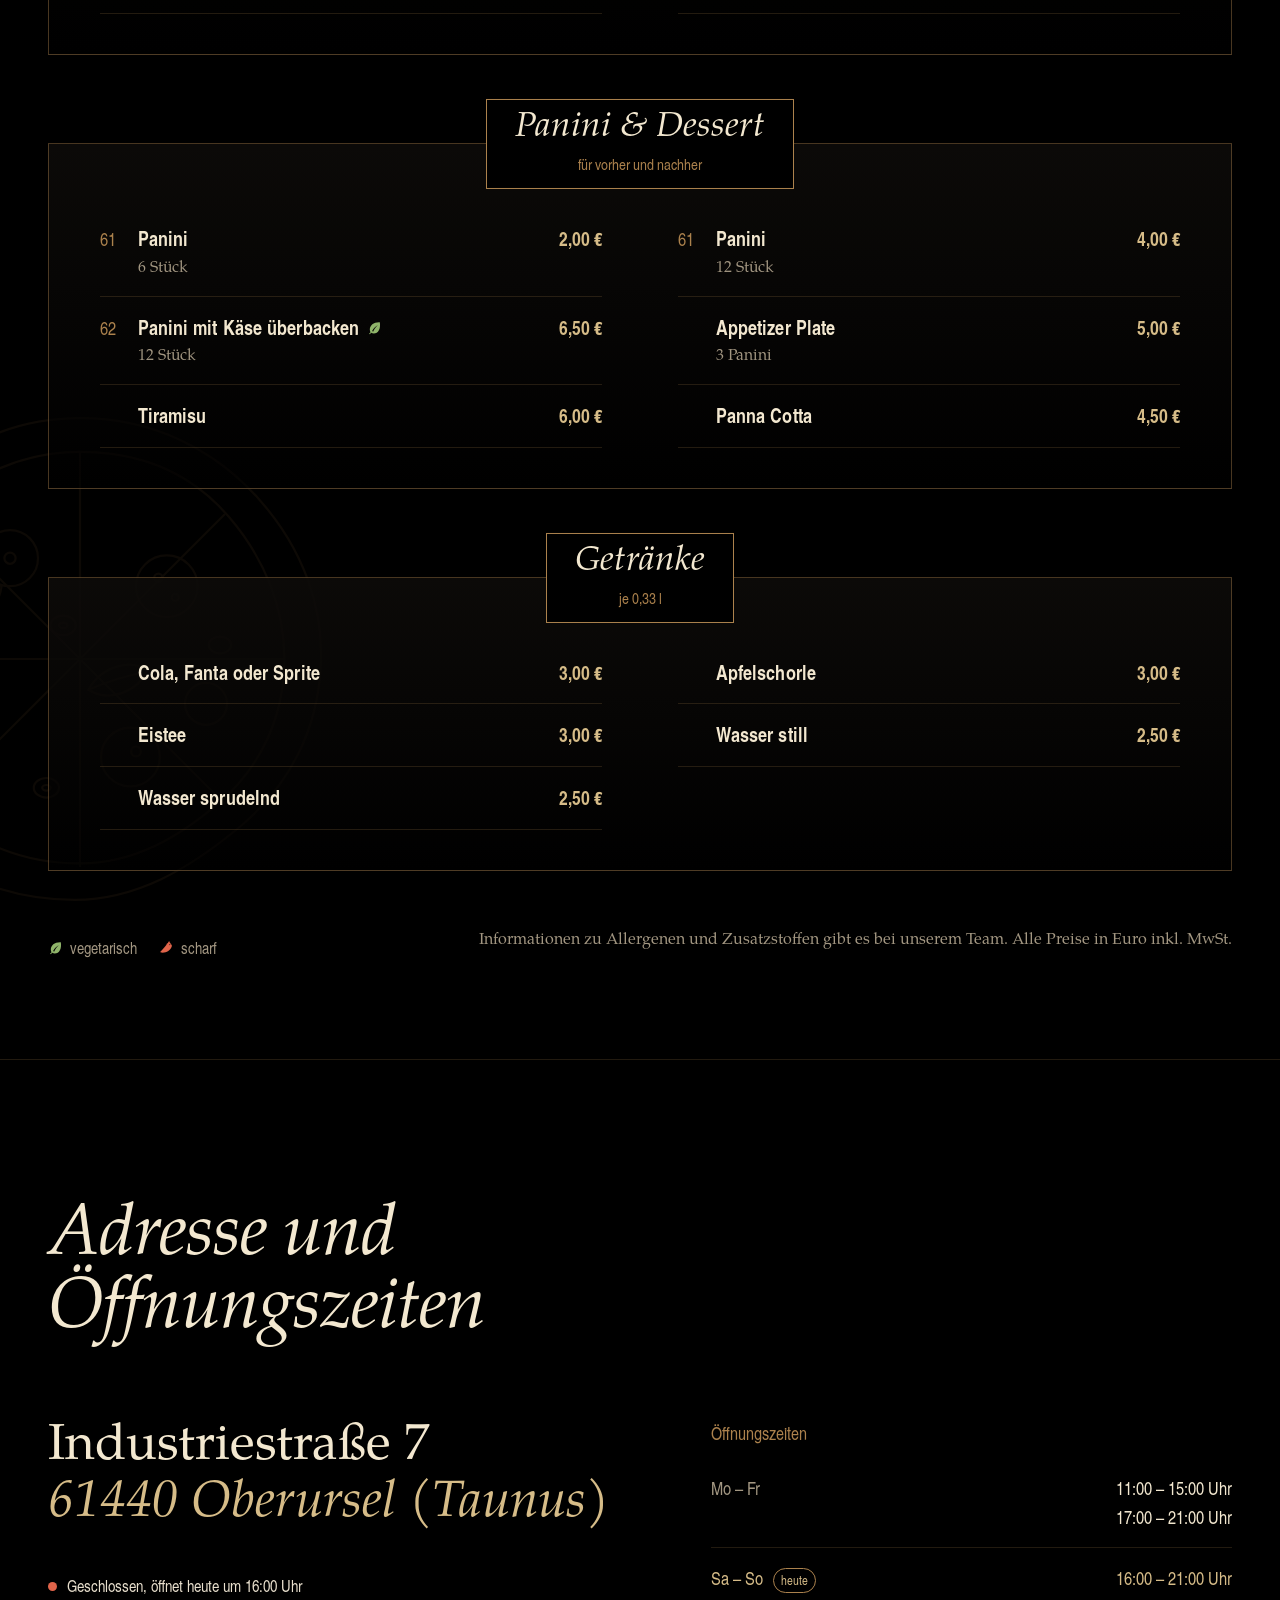
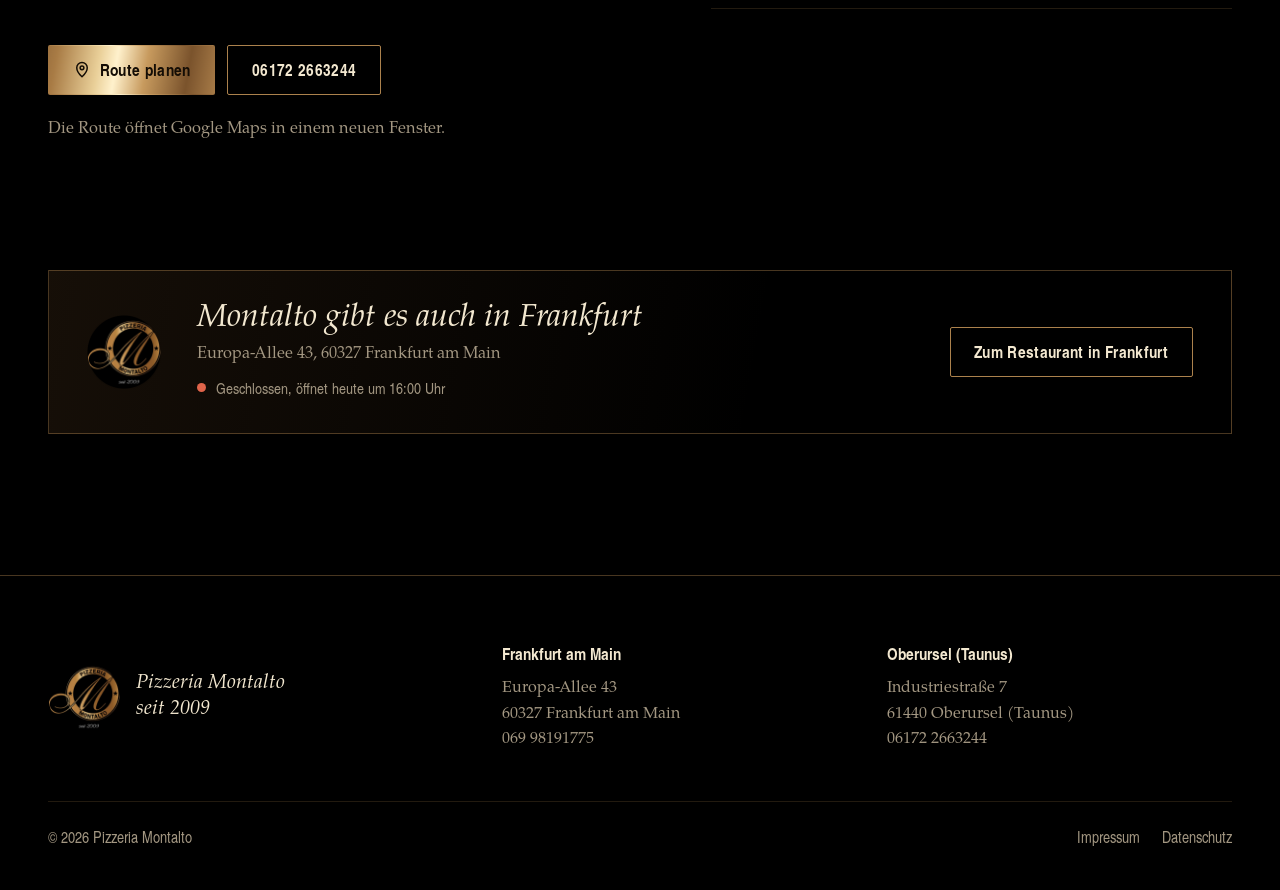
==== commit e2210c01: "Add files via upload" ====
--- a/oberursel/index.html
+++ b/oberursel/index.html
@@ -4,7 +4,7 @@
   <meta charset="utf-8">
   <meta name="viewport" content="width=device-width, initial-scale=1, viewport-fit=cover">
   <title>Pizzeria Montalto Oberursel – Pizza, Pasta &amp; Salate im Taunus</title>
-  <meta name="description" content="Pizzeria Montalto in der Industriestraße 7, Oberursel (Taunus): Pizza, Pasta und Salate. Speisekarte, Öffnungszeiten und Telefon für Bestellung und Reservierung.">
+  <meta name="description" content="Pizzeria Montalto in der Industriestraße 7, Oberursel (Taunus): Pizza, Pasta und Salate. Speisekarte, Öffnungszeiten und Telefon für Bestellungen zum Abholen oder Liefern.">
   <meta name="theme-color" content="#000000">
   <meta property="og:type" content="restaurant">
   <meta property="og:title" content="Pizzeria Montalto Oberursel">
@@ -80,7 +80,7 @@
     <div class="wrap">
       <div class="abschnitt-kopf">
         <h2 id="karte-titel" class="abschnitt-titel">Speisekarte</h2>
-        <p>Zum Bestellen oder Reservieren reicht ein Anruf unter <a data-tel href="tel:+4961722663244"><span data-fill="telAnzeige">06172 2663244</span></a>. Am schnellsten geht es mit der Nummer des Gerichts.</p>
+        <p>Zum Bestellen, ob zum Abholen oder Liefern, reicht ein Anruf unter <a data-tel href="tel:+4961722663244"><span data-fill="telAnzeige">06172 2663244</span></a>. Am schnellsten geht es mit der Nummer des Gerichts.</p>
       </div>
     </div>
     <div id="karte-inhalt">
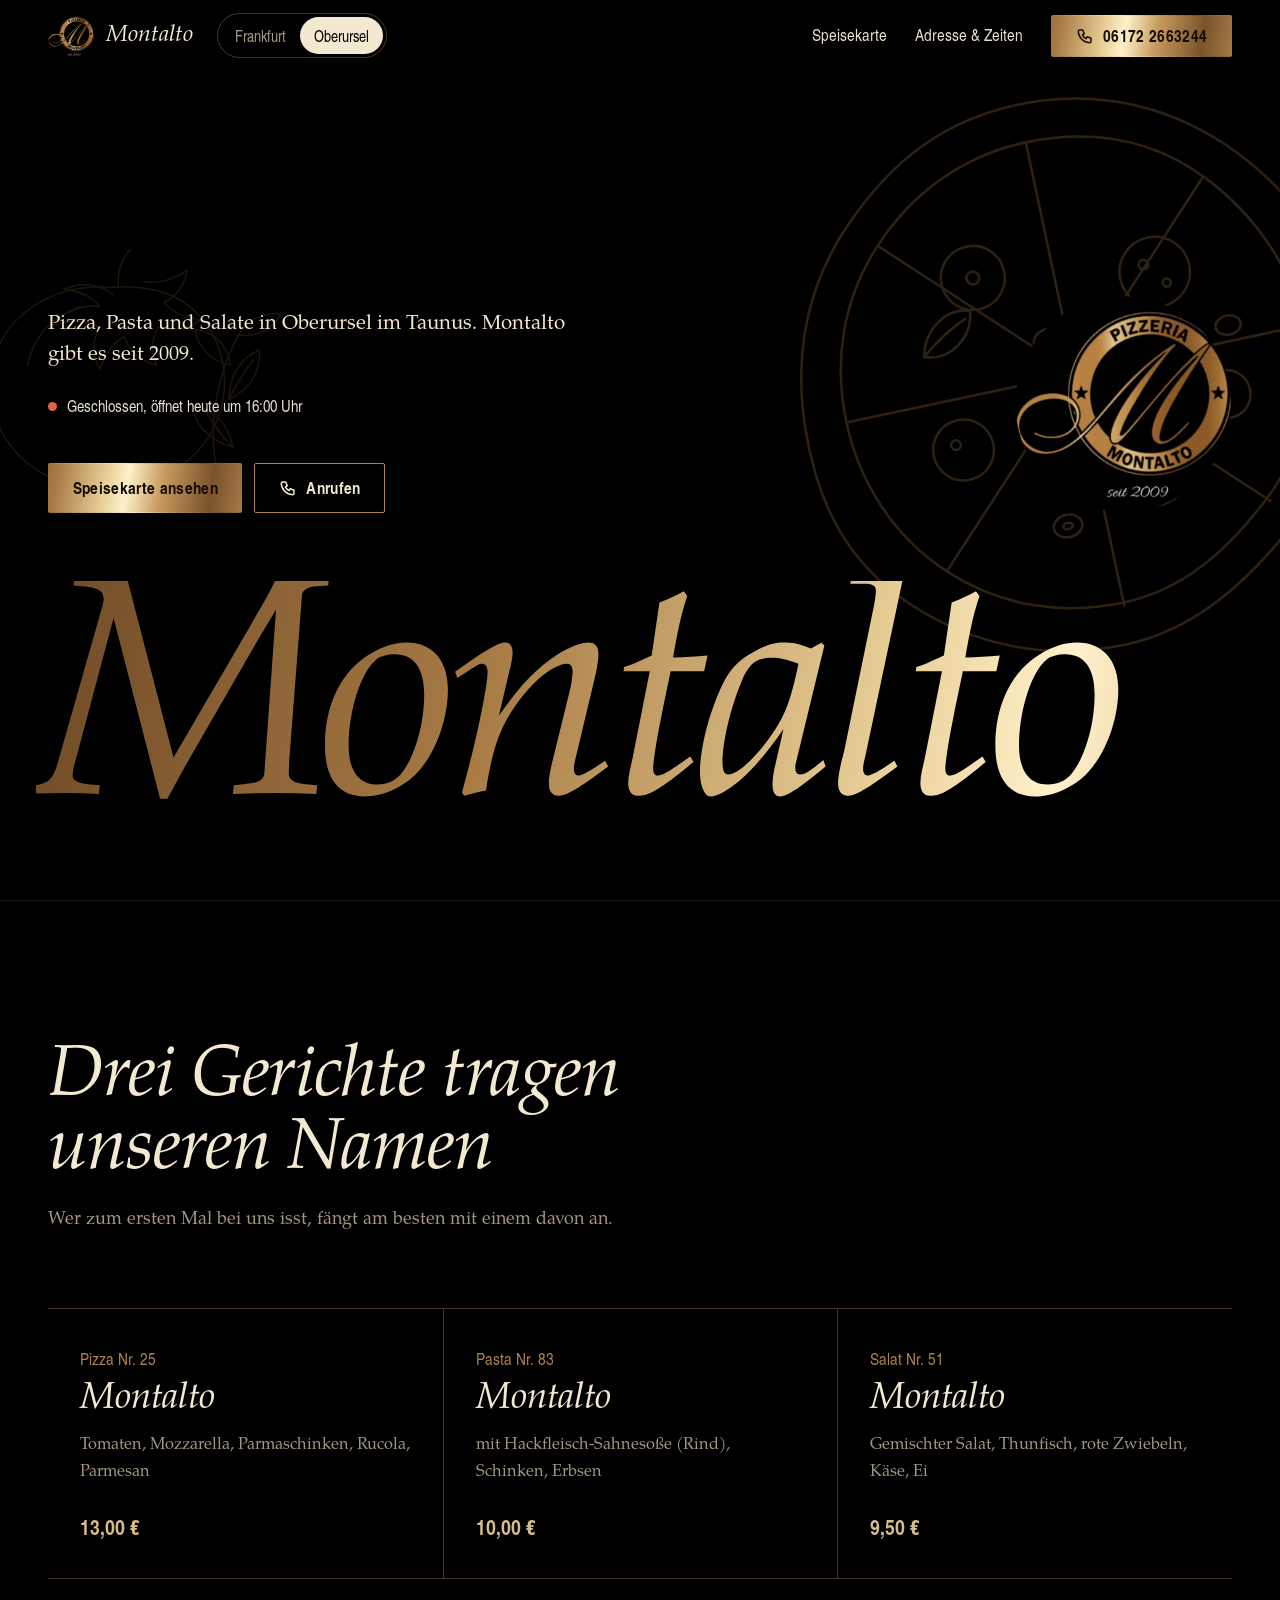
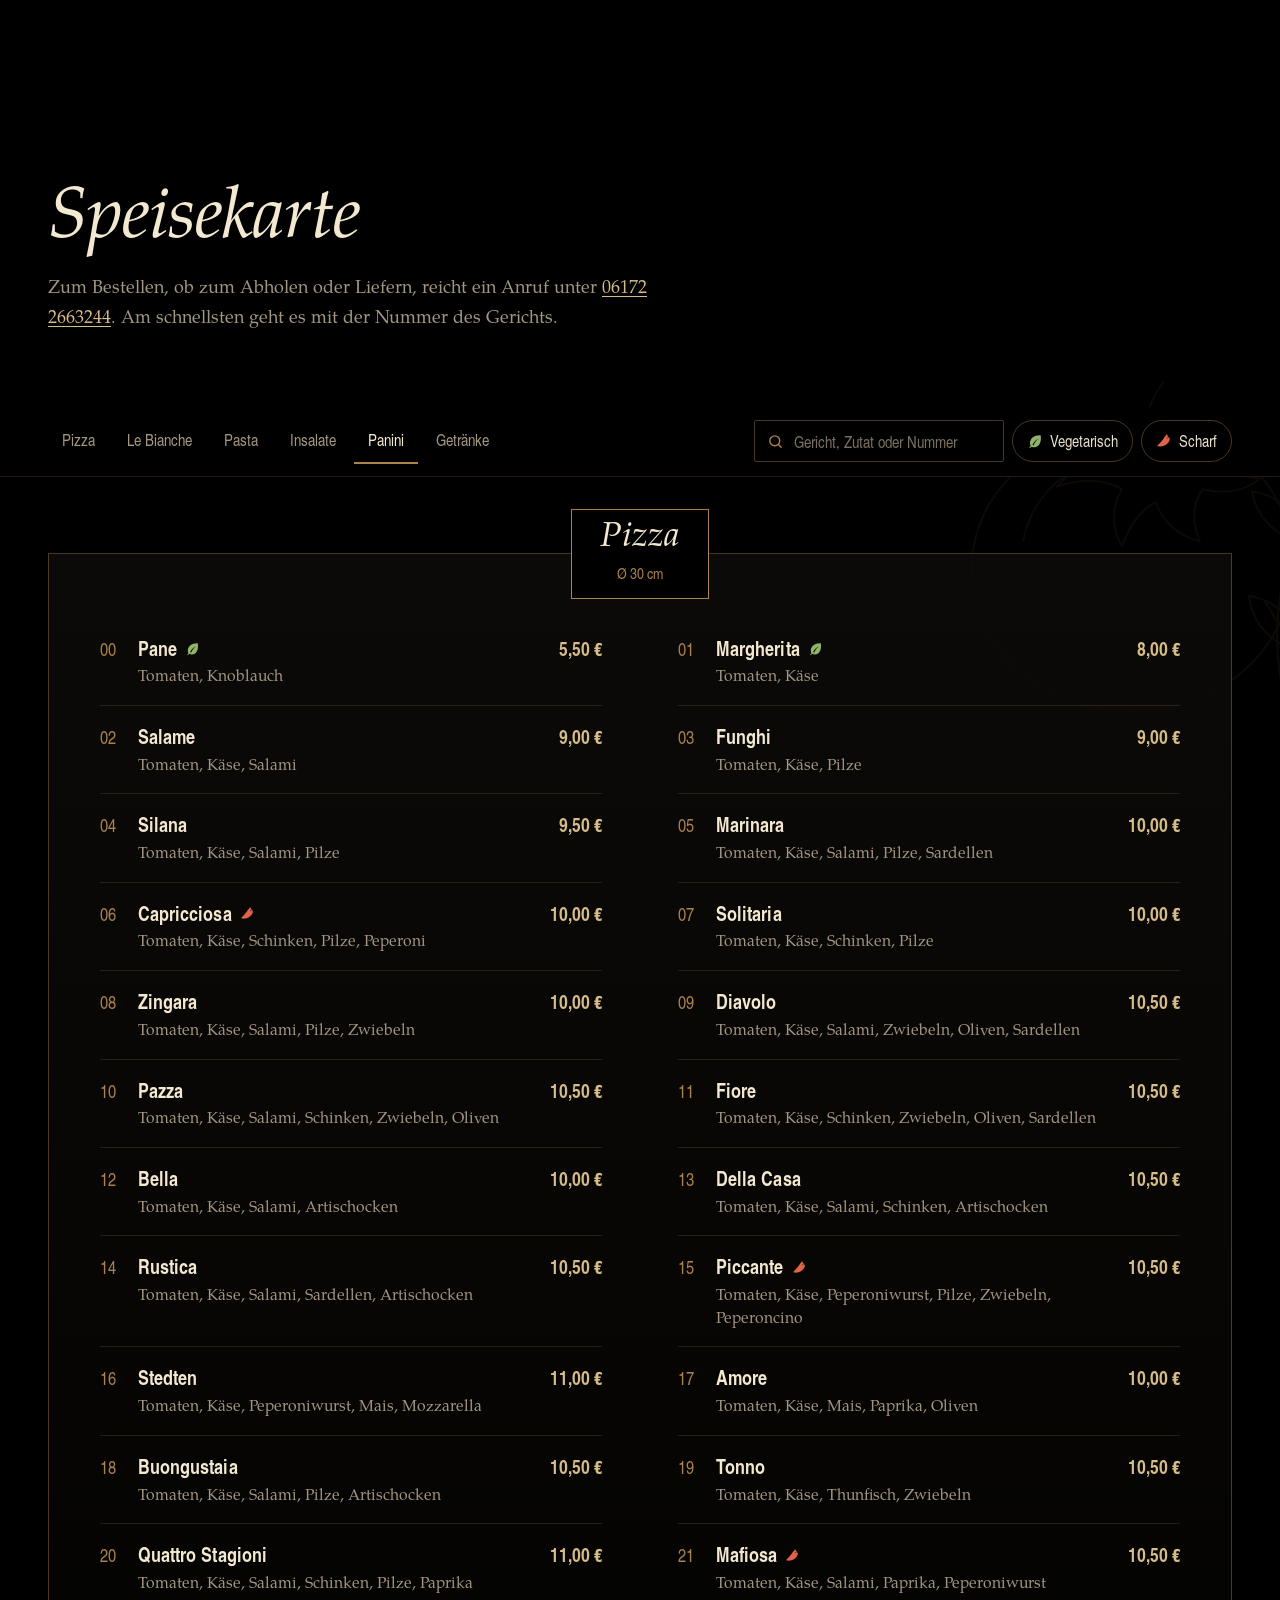
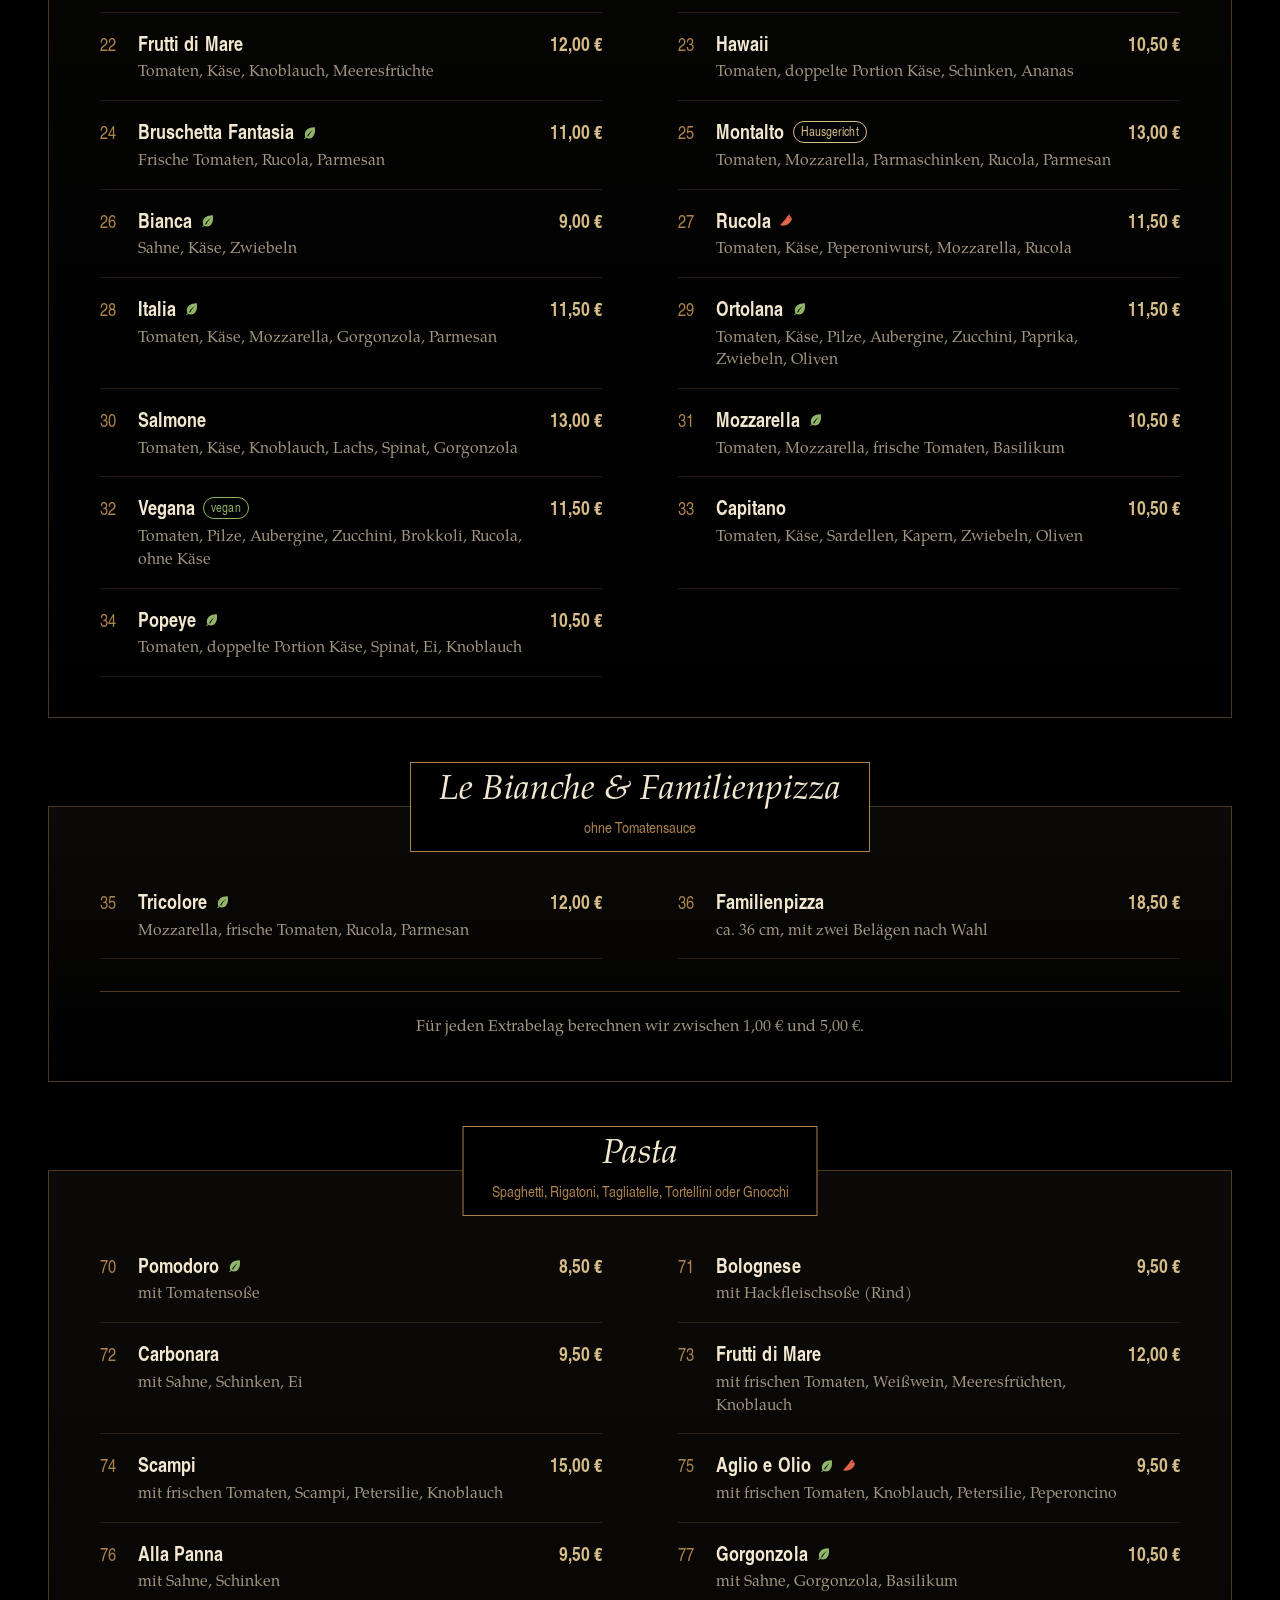
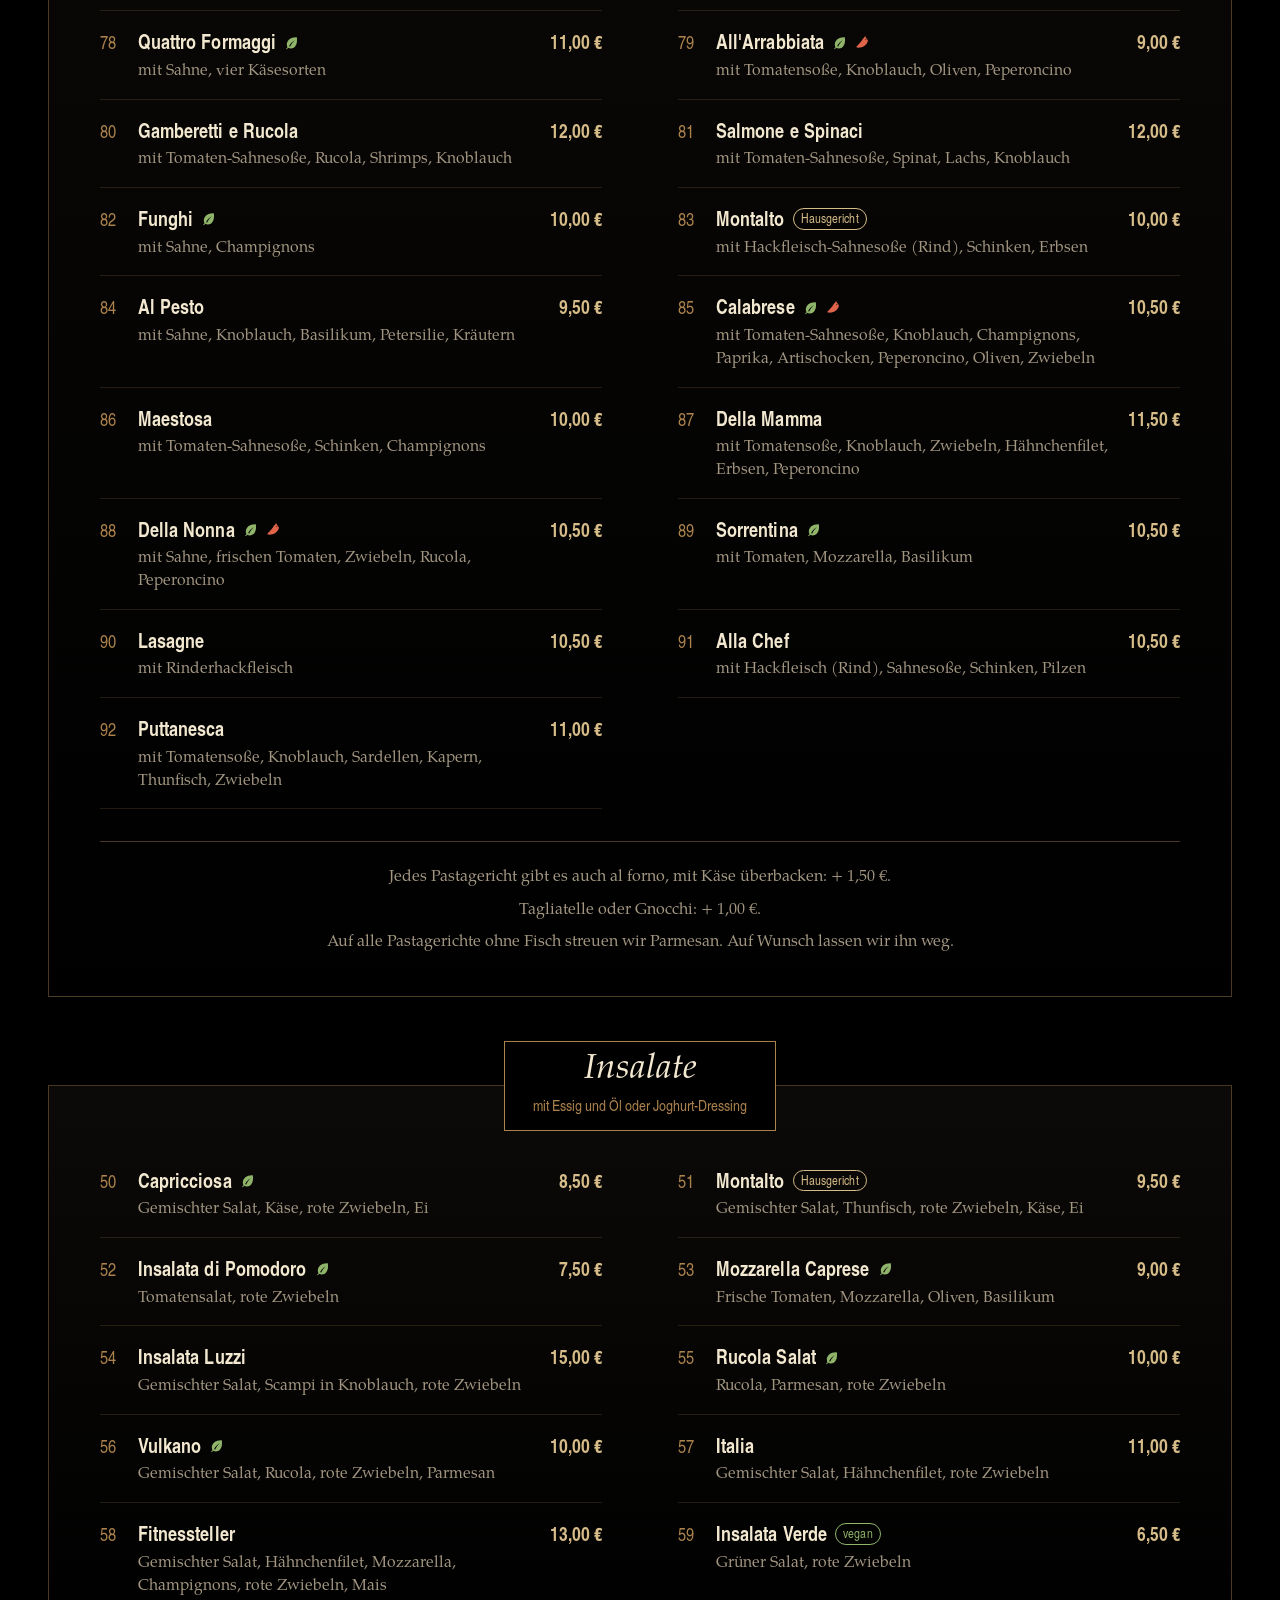
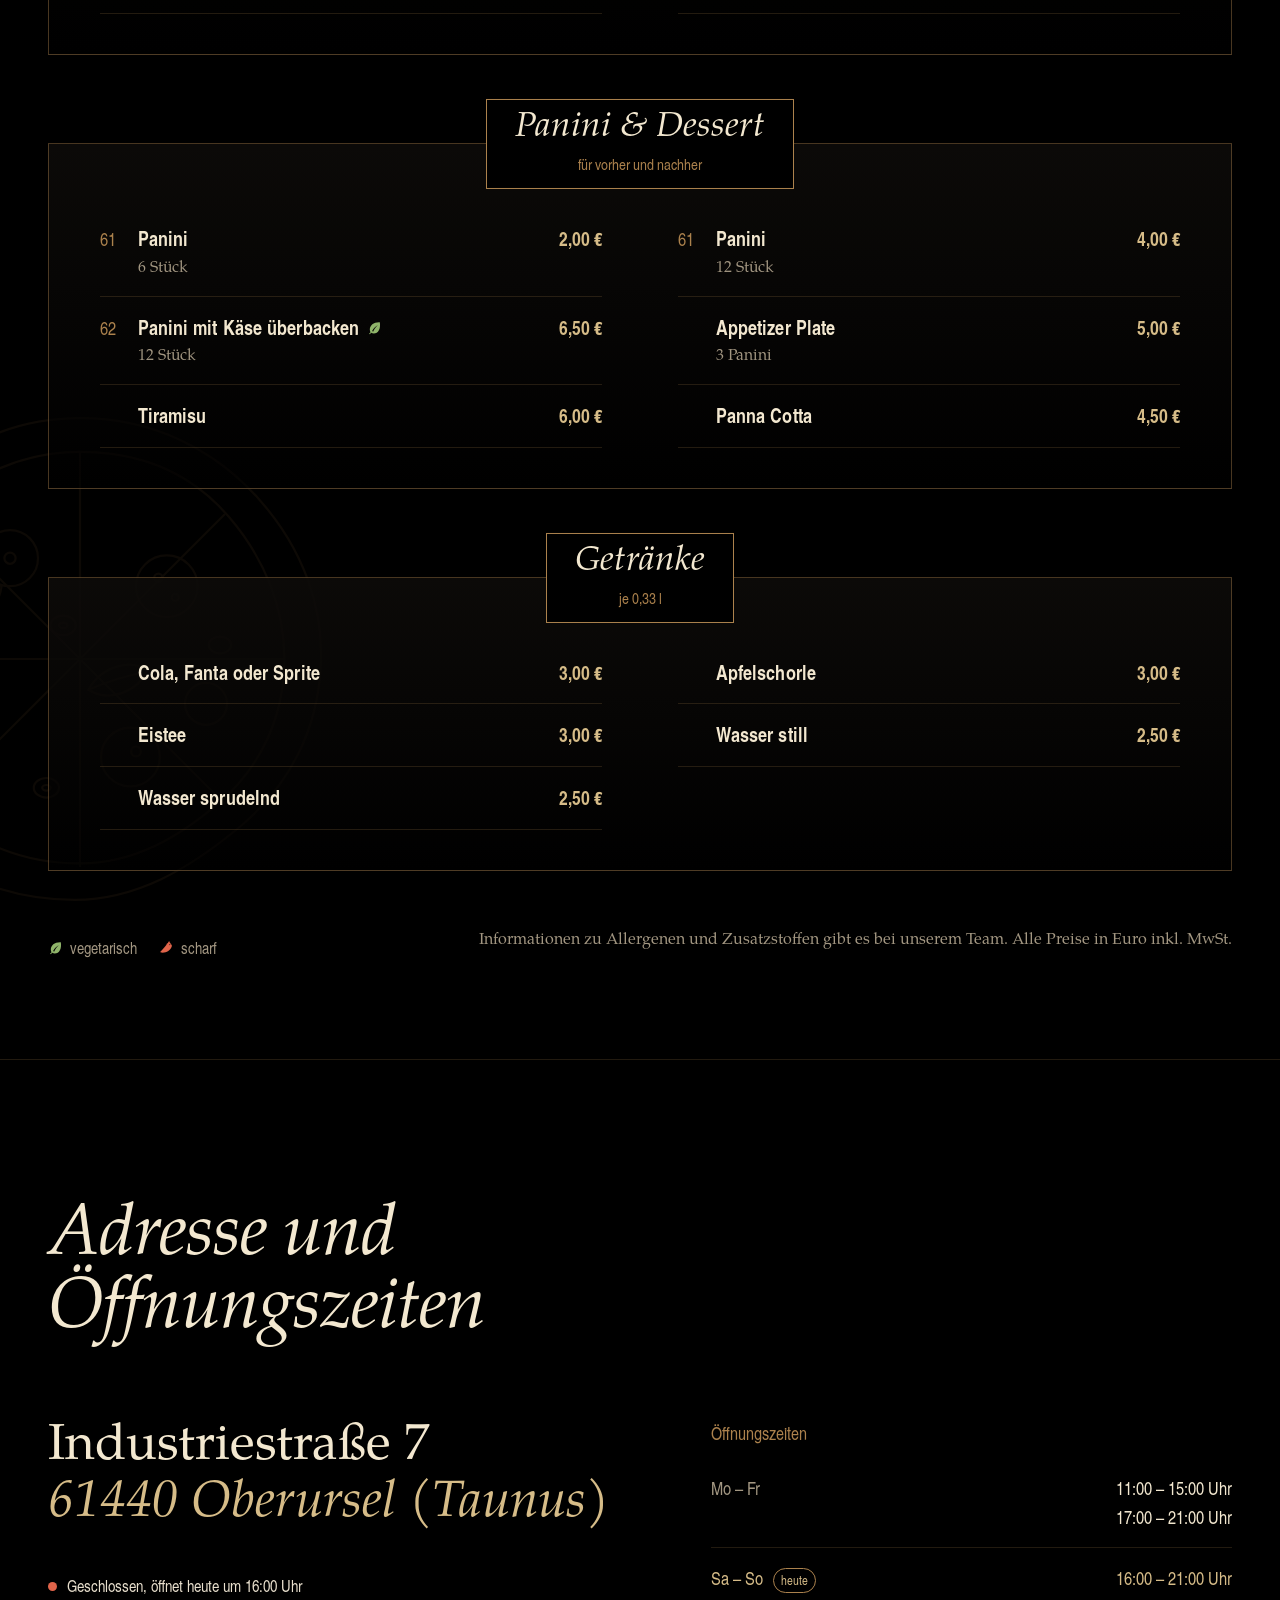
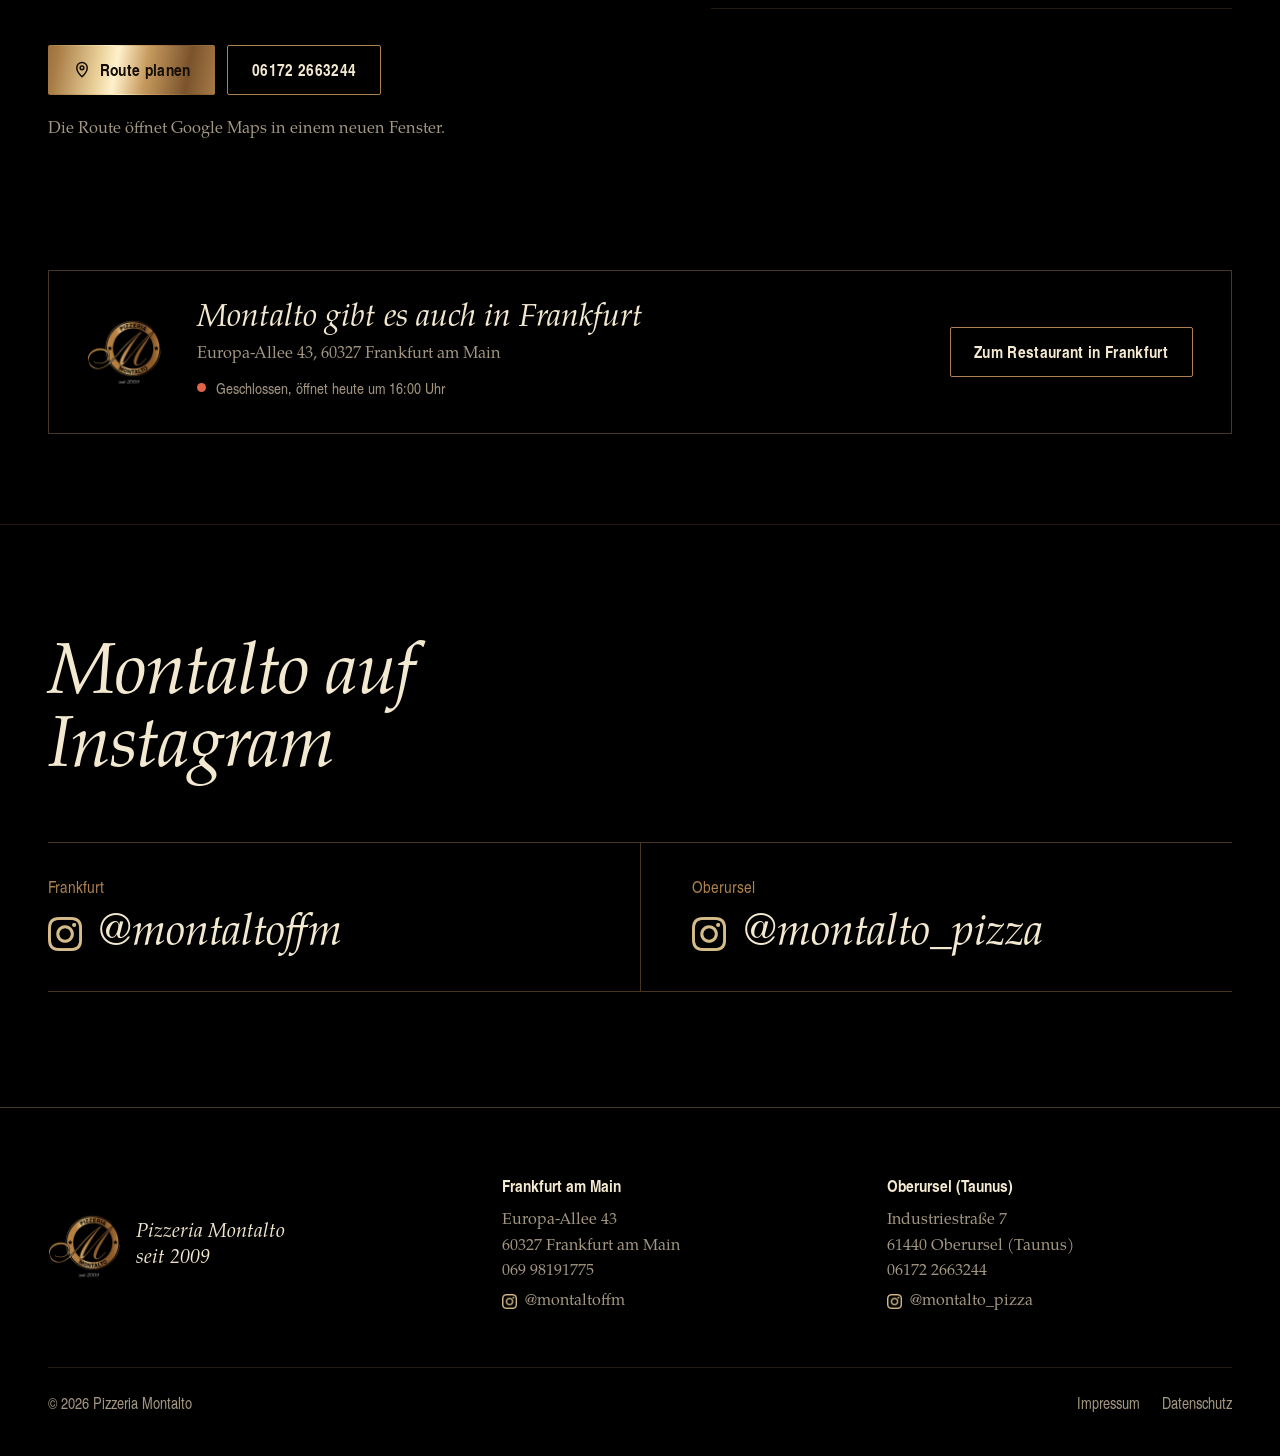
==== commit 03114da8: "Add files via upload" ====
--- a/oberursel/index.html
+++ b/oberursel/index.html
@@ -14,10 +14,10 @@
   <link rel="icon" type="image/png" sizes="64x64" href="../assets/img/favicon-64.png">
   <link rel="apple-touch-icon" href="../assets/img/apple-touch-icon.png">
   <link rel="preload" href="../assets/fonts/pagella-italic.woff" as="font" type="font/woff" crossorigin>
-  <link rel="stylesheet" href="../assets/css/style.css">
-  <script src="../assets/js/standorte.js" defer></script>
-  <script src="../assets/js/speisekarte.js" defer></script>
-  <script src="../assets/js/main.js" defer></script>
+  <link rel="stylesheet" href="../assets/css/style.css?v=20261009c">
+  <script src="../assets/js/standorte.js?v=20261009c" defer></script>
+  <script src="../assets/js/speisekarte.js?v=20261009c" defer></script>
+  <script src="../assets/js/main.js?v=20261009c" defer></script>
 </head>
 <body data-standort="oberursel" data-root="../">
 
@@ -137,6 +137,22 @@
     </div>
   </section>
 
+  <section class="insta" aria-labelledby="insta-titel">
+    <div class="wrap">
+      <h2 id="insta-titel" class="abschnitt-titel">Montalto auf Instagram</h2>
+      <div class="insta-reihe">
+        <a class="insta-link" data-loc="frankfurt" data-insta href="https://www.instagram.com/montaltoffm/" target="_blank" rel="noopener">
+          <span class="insta-ort">Frankfurt</span>
+          <span class="insta-handle"><span class="icon-insta" aria-hidden="true"></span><span class="name" data-loc="frankfurt" data-fill="insta">@montaltoffm</span></span>
+        </a>
+        <a class="insta-link" data-loc="oberursel" data-insta href="https://www.instagram.com/montalto_pizza/" target="_blank" rel="noopener">
+          <span class="insta-ort">Oberursel</span>
+          <span class="insta-handle"><span class="icon-insta" aria-hidden="true"></span><span class="name" data-loc="oberursel" data-fill="insta">@montalto_pizza</span></span>
+        </a>
+      </div>
+    </div>
+  </section>
+
 </main>
 
 <footer class="fuss">
@@ -151,7 +167,8 @@
         <address>
           <span data-loc="frankfurt" data-fill="strasse">Europa-Allee 43</span><br>
           <span data-loc="frankfurt" data-fill="plzOrt">60327 Frankfurt am Main</span><br>
-          <a data-loc="frankfurt" data-tel href="tel:+496998191775"><span data-loc="frankfurt" data-fill="telAnzeige">069 98191775</span></a>
+          <a data-loc="frankfurt" data-tel href="tel:+496998191775"><span data-loc="frankfurt" data-fill="telAnzeige">069 98191775</span></a><br>
+          <a class="fuss-insta" data-loc="frankfurt" data-insta href="https://www.instagram.com/montaltoffm/" target="_blank" rel="noopener"><span class="icon-insta" aria-hidden="true"></span><span data-loc="frankfurt" data-fill="insta">@montaltoffm</span></a>
         </address>
       </div>
       <div>
@@ -159,7 +176,8 @@
         <address>
           <span data-loc="oberursel" data-fill="strasse">Industriestraße 7</span><br>
           <span data-loc="oberursel" data-fill="plzOrt">61440 Oberursel (Taunus)</span><br>
-          <a data-loc="oberursel" data-tel href="tel:+4961722663244"><span data-loc="oberursel" data-fill="telAnzeige">06172 2663244</span></a>
+          <a data-loc="oberursel" data-tel href="tel:+4961722663244"><span data-loc="oberursel" data-fill="telAnzeige">06172 2663244</span></a><br>
+          <a class="fuss-insta" data-loc="oberursel" data-insta href="https://www.instagram.com/montalto_pizza/" target="_blank" rel="noopener"><span class="icon-insta" aria-hidden="true"></span><span data-loc="oberursel" data-fill="insta">@montalto_pizza</span></a>
         </address>
       </div>
     </div>
--- a/assets/css/style.css
+++ b/assets/css/style.css
@@ -74,6 +74,7 @@
 }
 
 img, svg { display: block; max-width: 100%; }
+img { height: auto; }
 a { color: inherit; }
 p { margin: 0 0 1em; }
 h1, h2, h3, h4 { margin: 0; font-weight: 400; }
@@ -197,7 +198,7 @@
   margin-bottom: 22px;
 }
 .hero-cta { display: flex; flex-wrap: wrap; gap: 12px; margin-top: 26px; }
-.hero-logo { width: clamp(150px, 17vw, 230px); }
+.hero-logo { width: clamp(150px, 17vw, 230px); height: auto; aspect-ratio: 1; }
 
 .status {
   display: inline-flex; align-items: center; gap: 10px;
@@ -230,7 +231,7 @@
 @media (max-width: 700px) {
   .hero { min-height: calc(100svh - 68px - env(safe-area-inset-bottom)); }
   .hero-inhalt { grid-template-columns: 1fr; gap: 20px; }
-  .hero-logo { order: -1; width: 120px; }
+  .hero-logo { order: -1; width: 120px; height: 120px; }
   .hero-cta .btn { flex: 1 1 auto; }
   .hero::before { width: 90vw; right: -40vw; top: 10vh; }
   .hero::after { display: none; }
@@ -425,7 +426,7 @@
 
 /* ---------- Besuch ---------- */
 
-.besuch { border-top: 1px solid var(--linie-zart); }
+.besuch { border-top: 1px solid var(--linie-zart); padding-bottom: clamp(56px, 7vw, 96px); }
 .besuch-raster { display: grid; grid-template-columns: 1.1fr 1fr; gap: clamp(40px, 7vw, 110px); align-items: start; }
 
 .adresse {
@@ -456,7 +457,7 @@
   margin-top: clamp(64px, 9vw, 110px);
   display: grid; grid-template-columns: auto minmax(0, 1fr) auto; align-items: center; gap: 24px 36px;
   padding: 30px clamp(20px, 3vw, 40px); border: 1px solid var(--linie);
-  background: linear-gradient(100deg, rgba(110, 74, 38, .2), rgba(0, 0, 0, 0) 60%);
+  background: var(--schwarz);
 }
 .anderer-standort img { width: 74px; height: 74px; }
 .anderer-standort h3 {
@@ -472,6 +473,43 @@
   .anderer-standort img { width: 56px; height: 56px; }
   .anderer-standort .btn { width: 100%; }
 }
+
+/* ---------- Instagram ---------- */
+
+.icon-insta {
+  display: inline-block; width: 18px; height: 18px; flex: none; background: currentColor;
+  -webkit-mask: url("../img/icon-instagram.png") center / contain no-repeat;
+  mask: url("../img/icon-instagram.png") center / contain no-repeat;
+}
+
+.insta { border-top: 1px solid var(--linie-zart); padding-block: clamp(64px, 9vw, 120px); }
+.insta .abschnitt-titel { margin-bottom: clamp(32px, 5vw, 56px); }
+.insta-reihe { display: grid; grid-template-columns: 1fr 1fr; border-top: 1px solid var(--linie); border-bottom: 1px solid var(--linie); }
+.insta-link {
+  display: flex; flex-direction: column; gap: 8px; padding: 30px 24px 32px 0; text-decoration: none; min-width: 0;
+}
+.insta-link + .insta-link { padding-left: clamp(24px, 4vw, 56px); border-left: 1px solid var(--linie); }
+.insta-ort { font-family: var(--cond); font-size: 1.05rem; color: var(--bronze); }
+.insta-handle {
+  display: flex; align-items: center; gap: .4em; min-width: 0;
+  font-family: var(--serif); font-style: italic; font-size: clamp(1.7rem, 3.4vw, 2.9rem); line-height: 1.15;
+  color: var(--champagner);
+}
+.insta-handle .icon-insta { width: .78em; height: .78em; color: var(--gold); }
+.insta-handle .name { overflow: hidden; text-overflow: ellipsis; padding-right: .1em; }
+.insta-link:hover .name, .insta-link:focus-visible .name {
+  background: var(--metall); background-size: 200% 100%;
+  -webkit-background-clip: text; background-clip: text; color: transparent;
+}
+
+@media (max-width: 700px) {
+  .insta-reihe { grid-template-columns: 1fr; }
+  .insta-link { padding: 24px 0; }
+  .insta-link + .insta-link { padding-left: 0; border-left: 0; border-top: 1px solid var(--linie); }
+}
+
+.fuss-insta { display: inline-flex; align-items: center; gap: 8px; margin-top: 4px; }
+.fuss-insta .icon-insta { width: 15px; height: 15px; color: var(--gold); }
 
 /* ---------- Fußzeile ---------- */
 
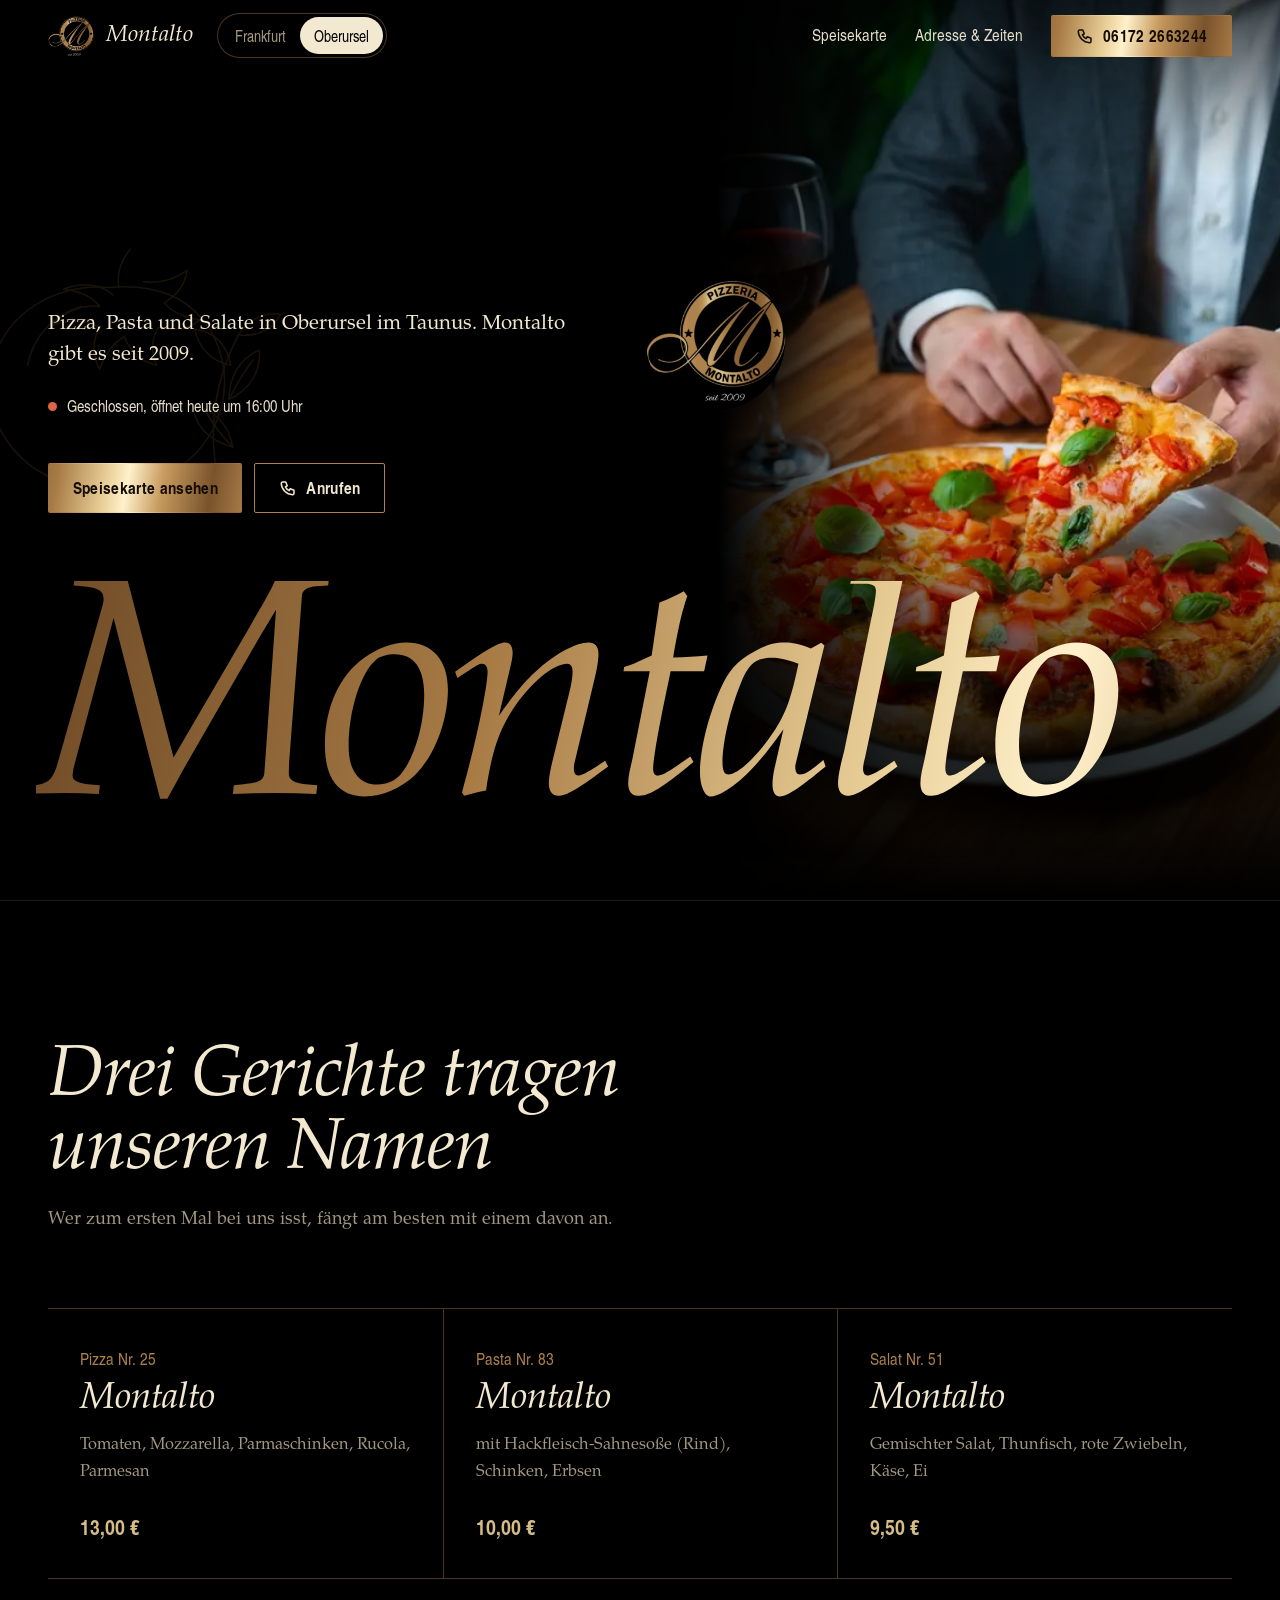
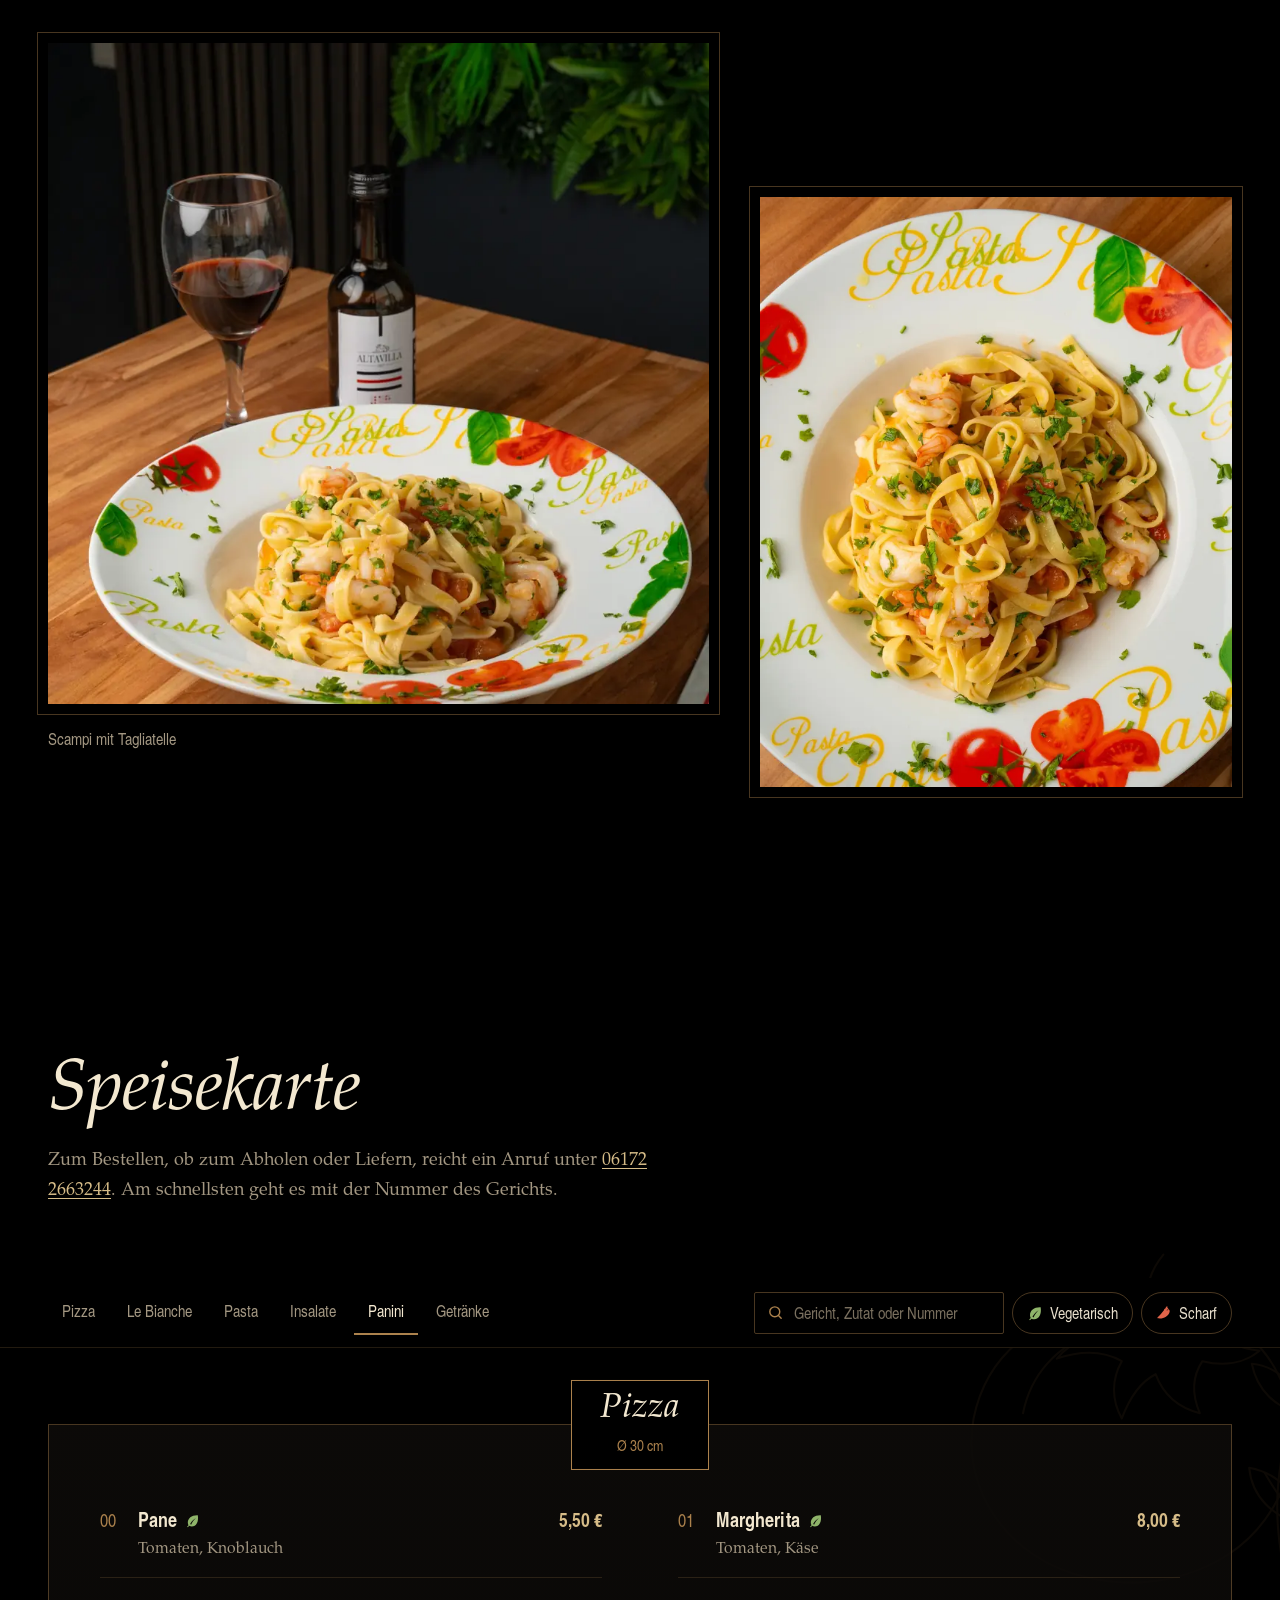
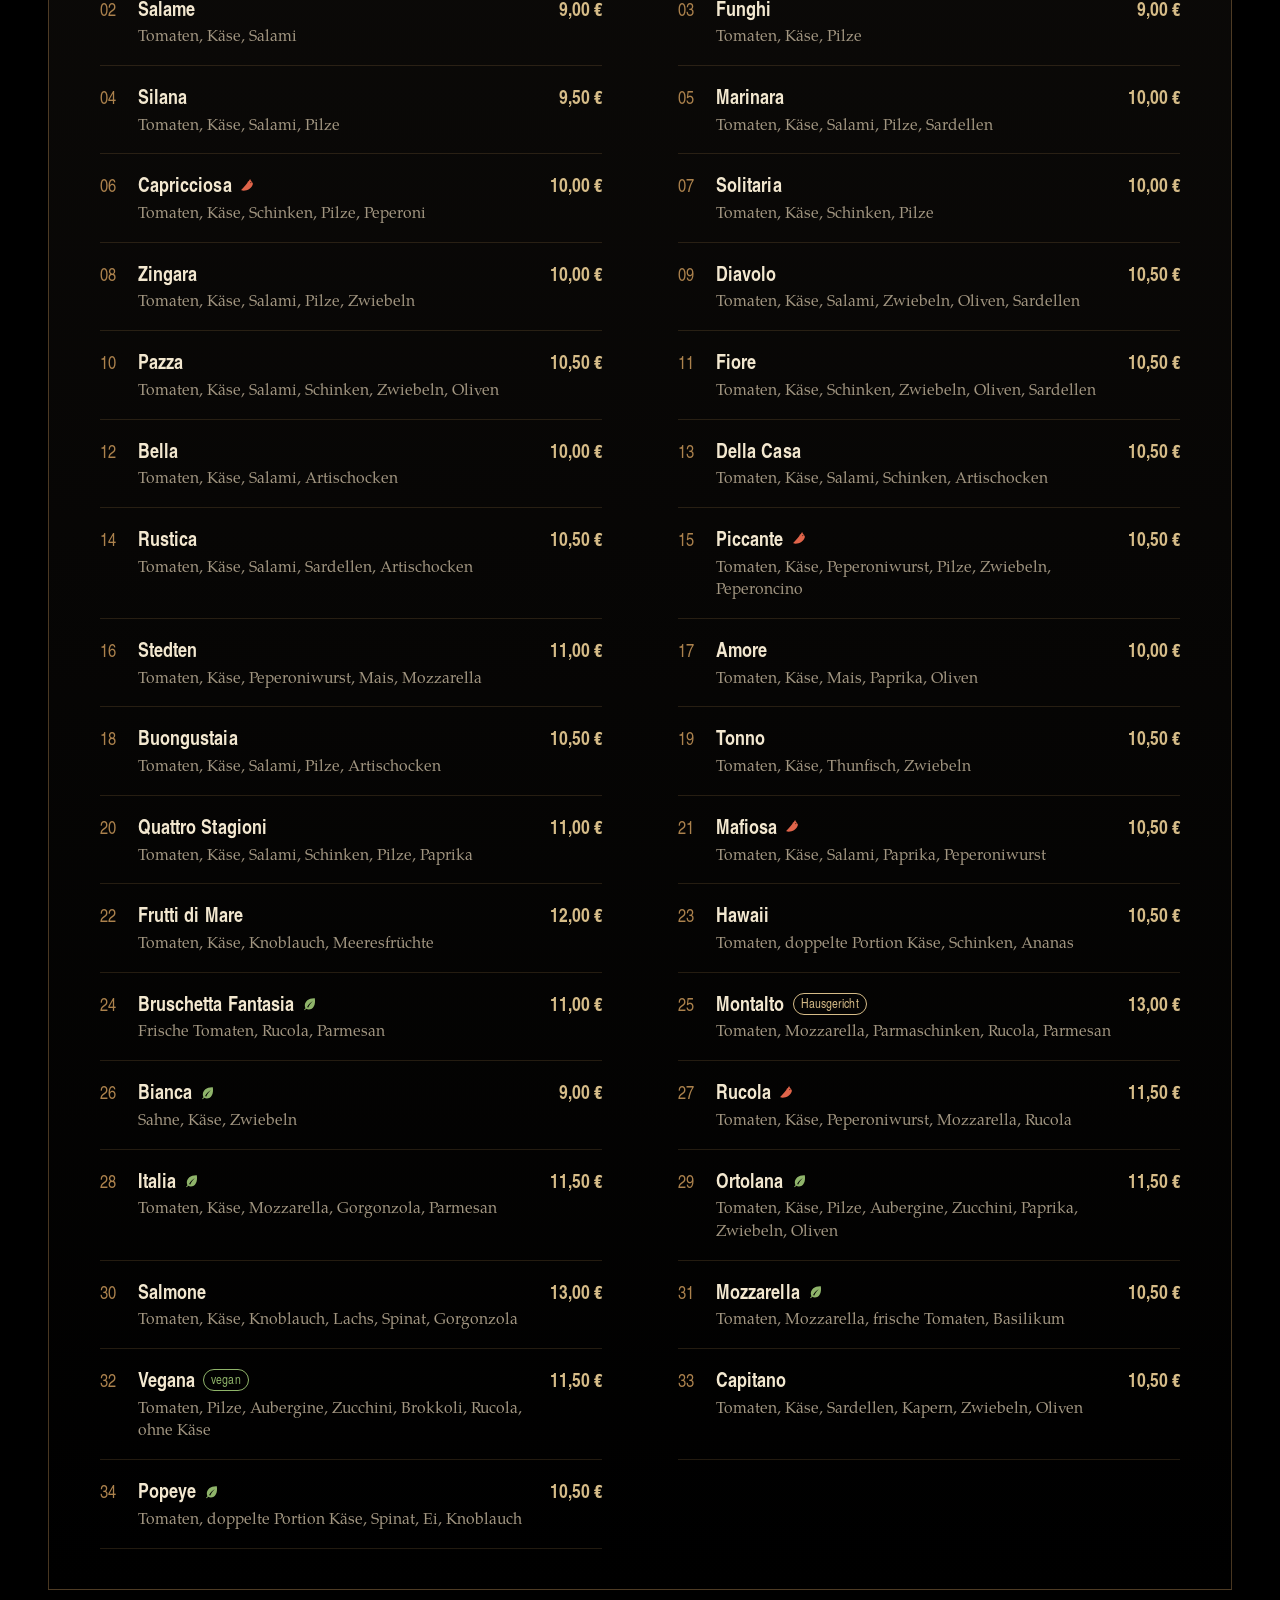
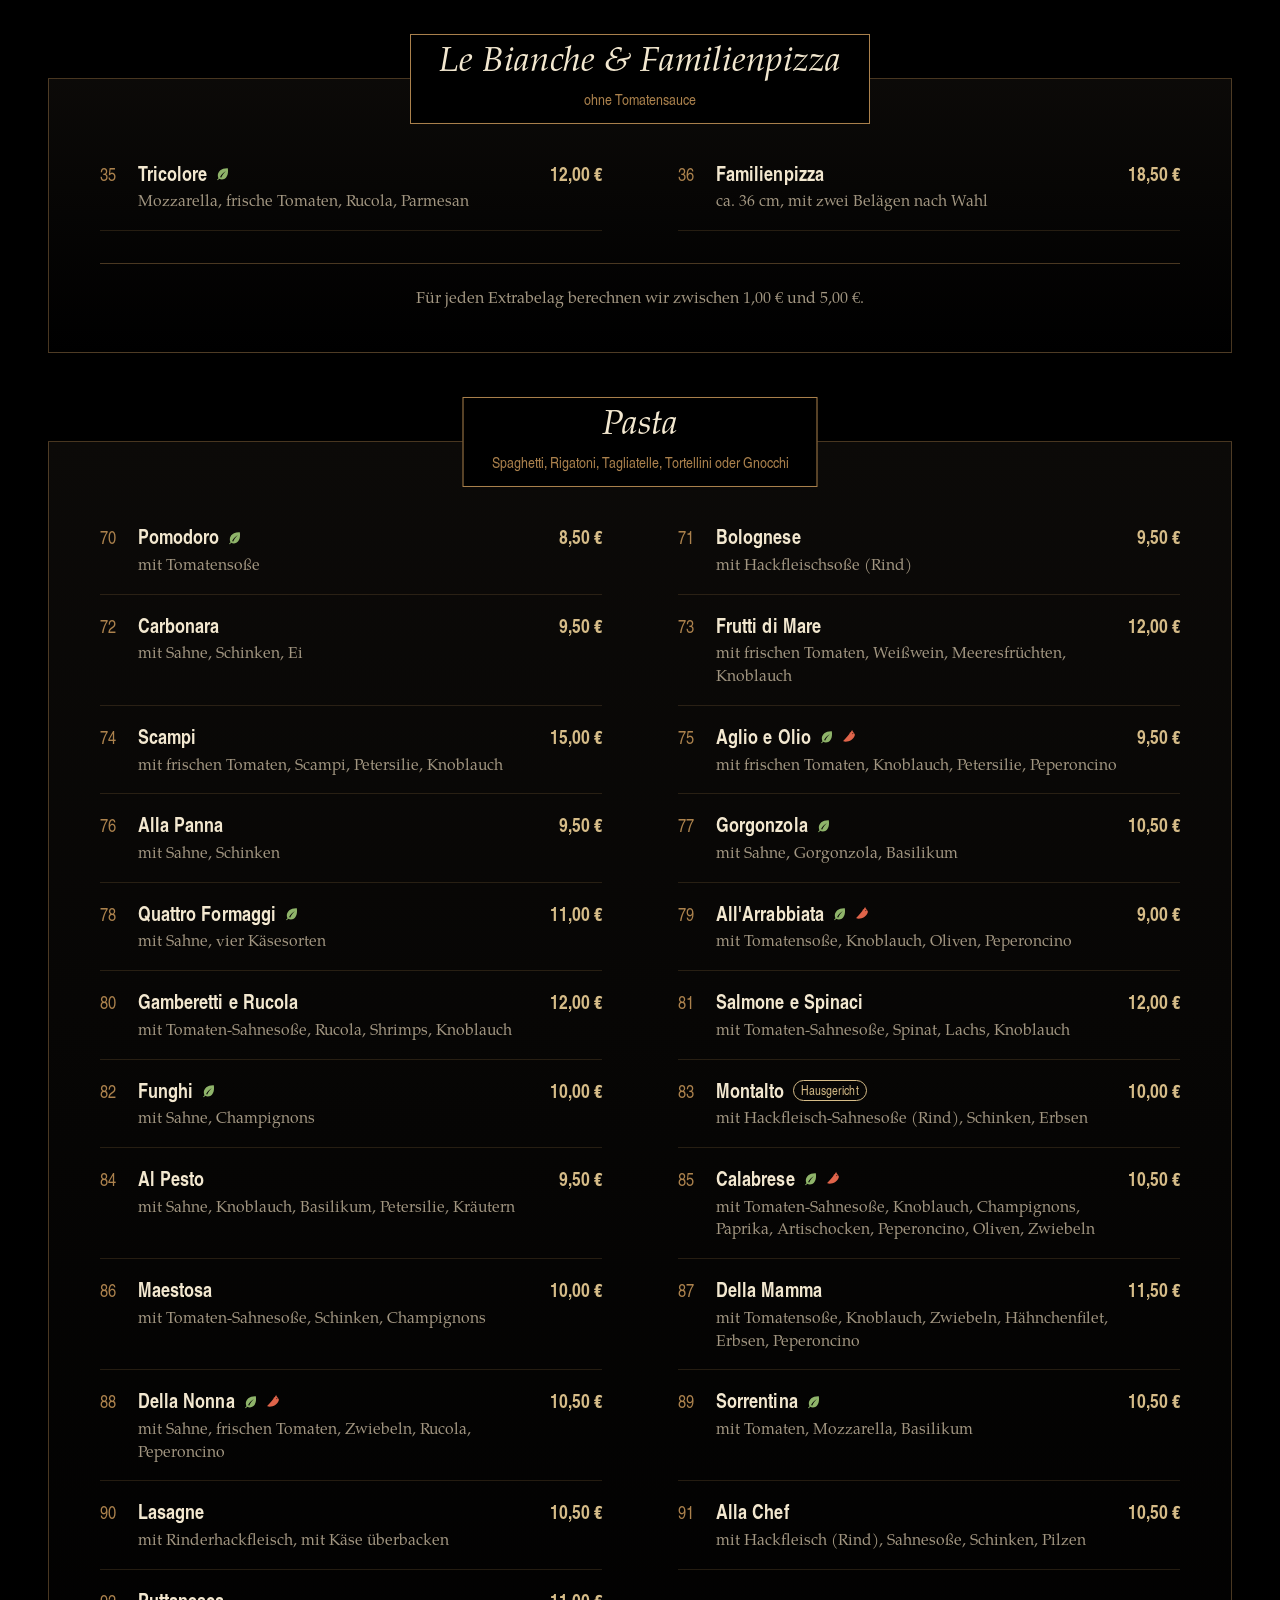
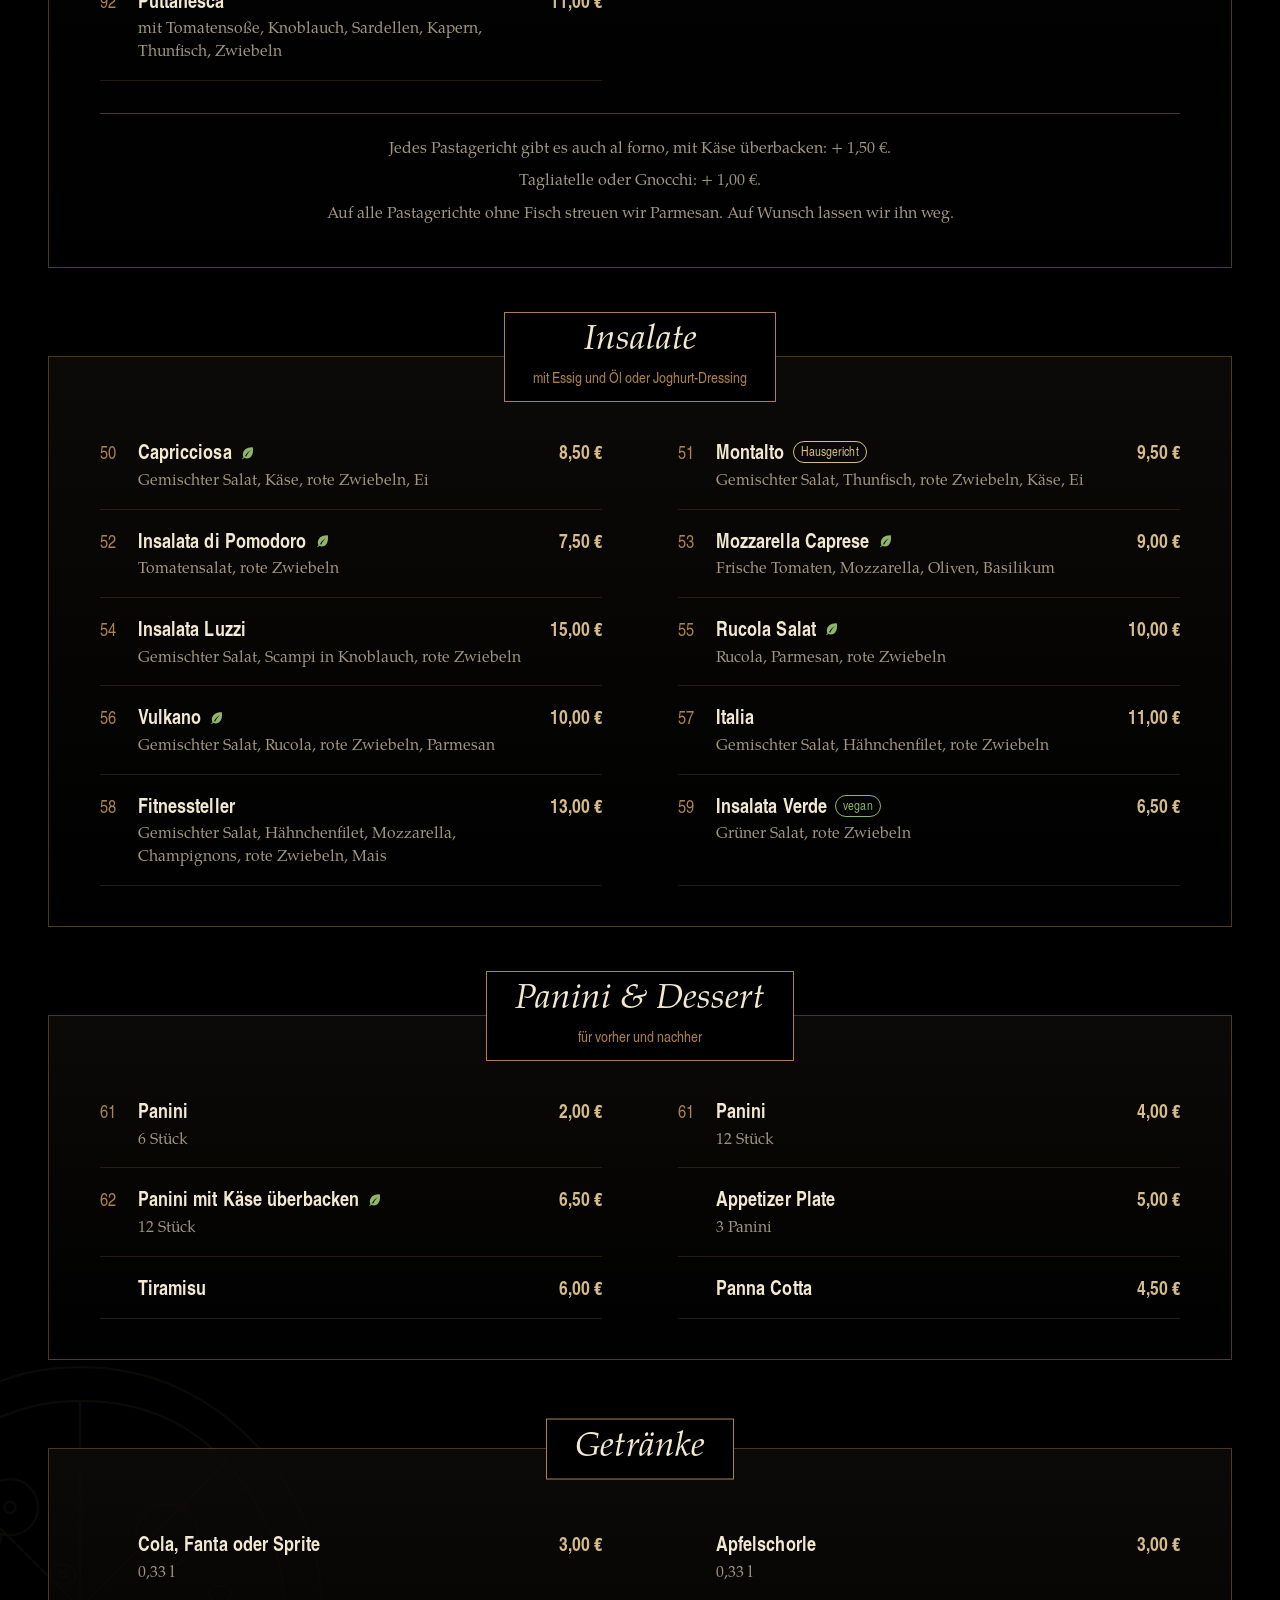
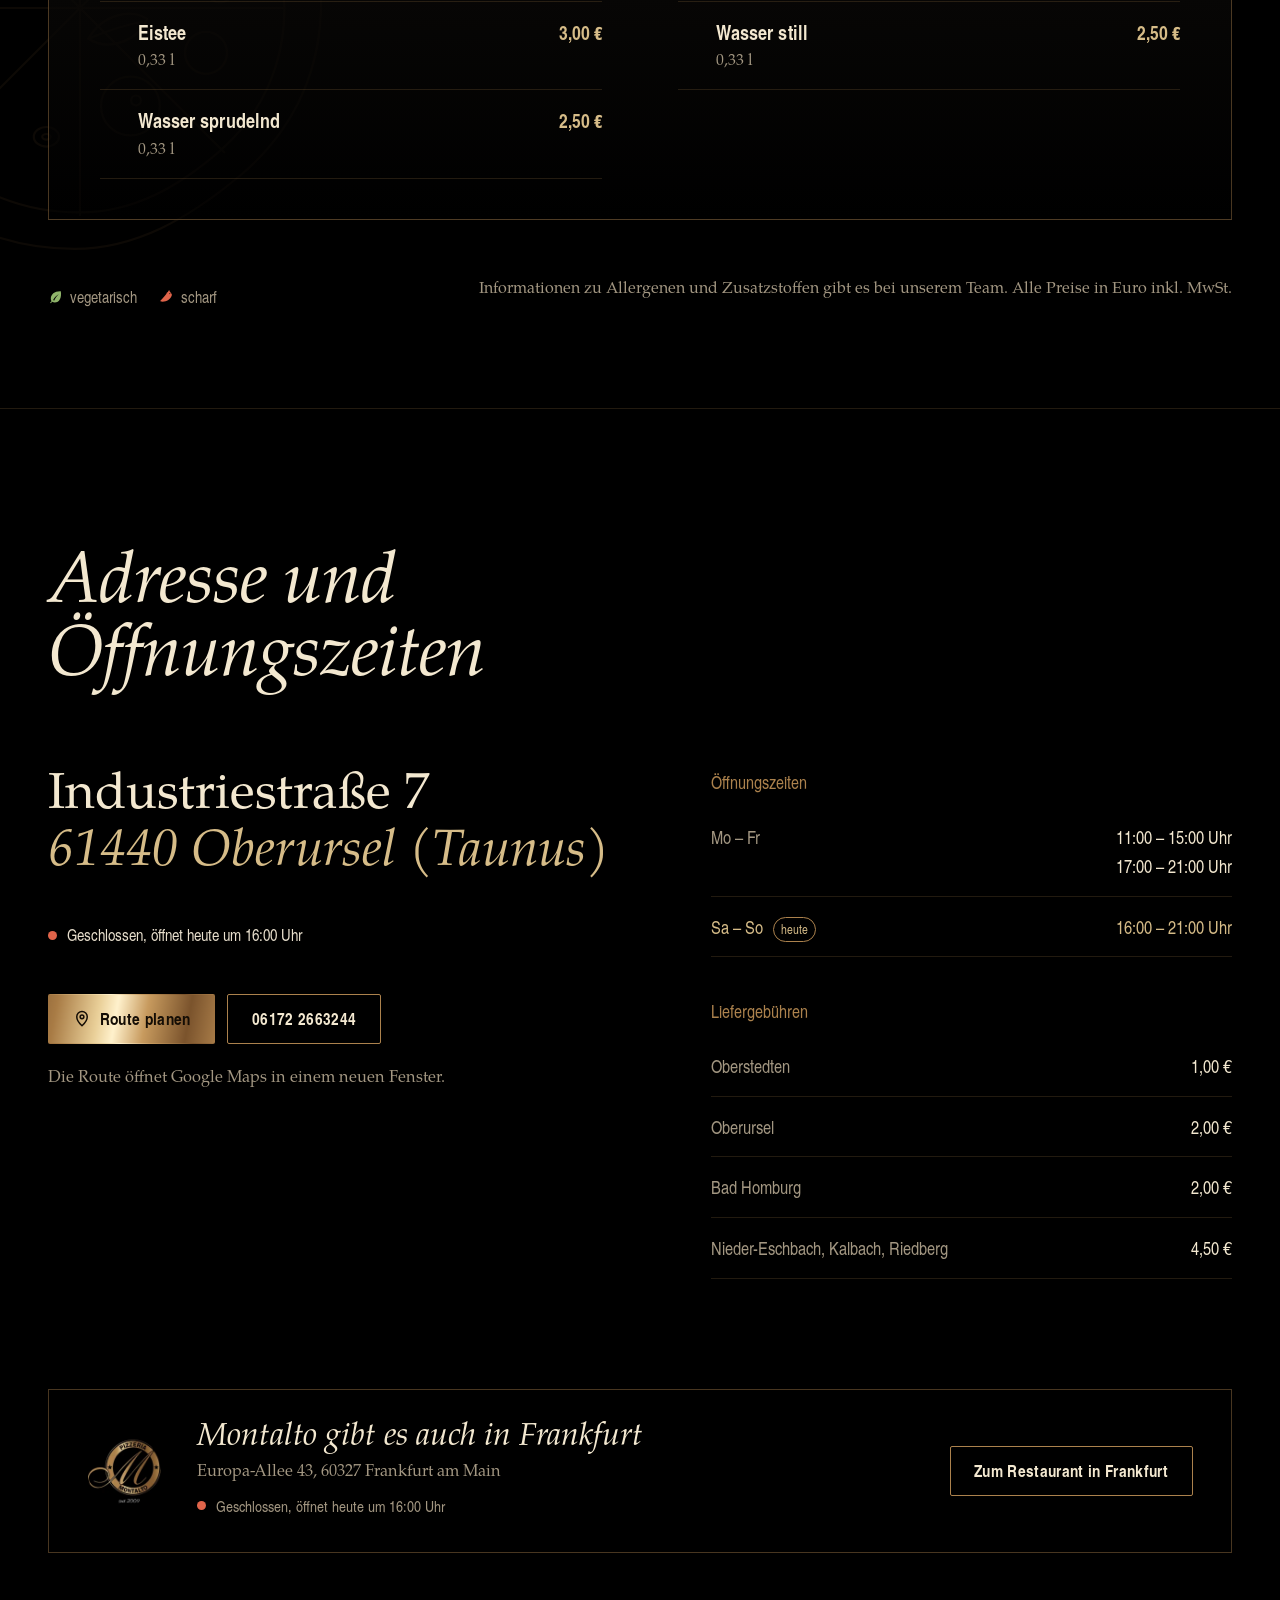
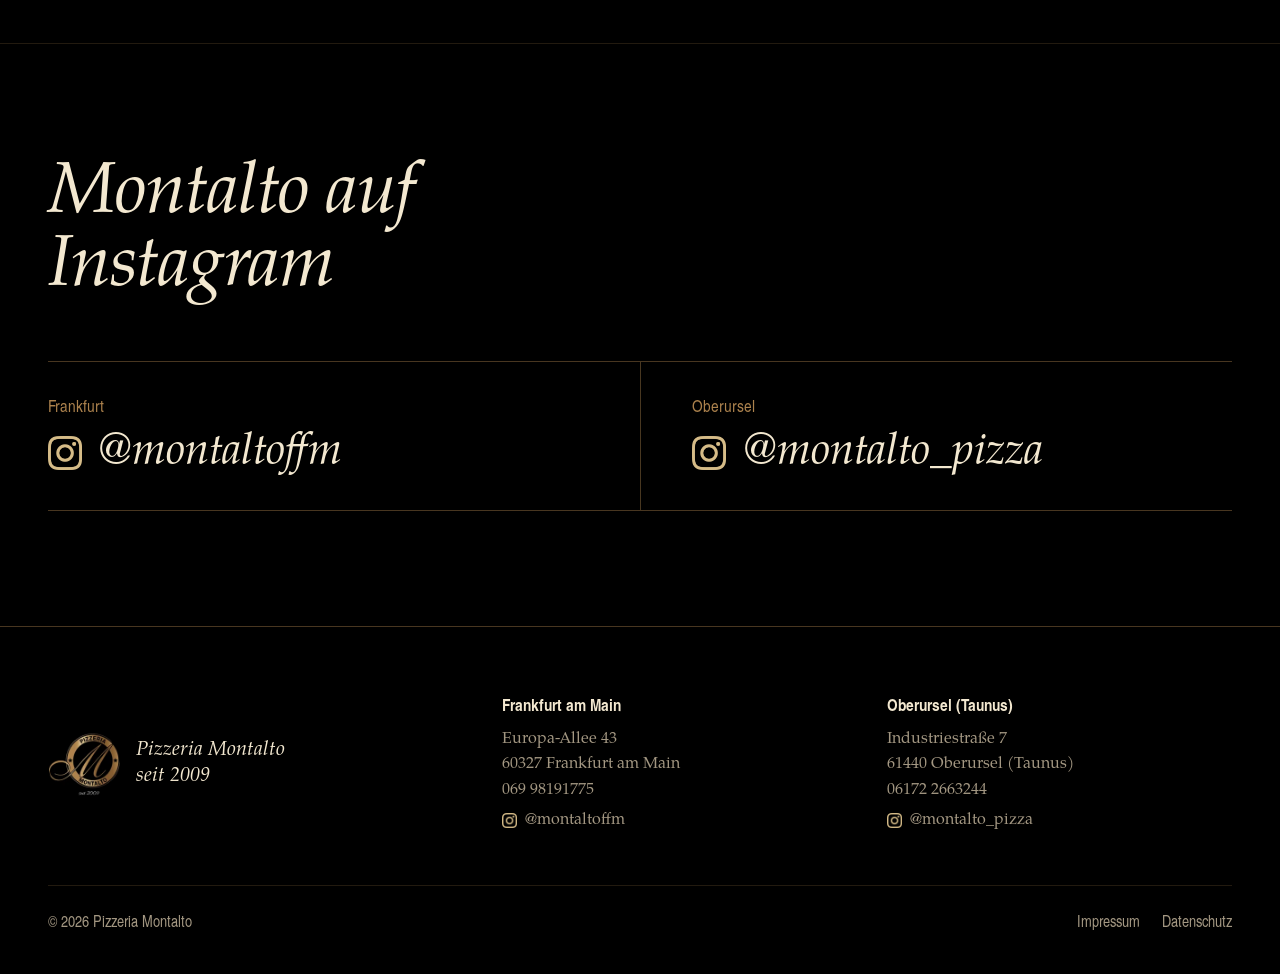
==== commit ce6dff6d: "Add files via upload" ====
--- a/oberursel/index.html
+++ b/oberursel/index.html
@@ -9,15 +9,17 @@
   <meta property="og:type" content="restaurant">
   <meta property="og:title" content="Pizzeria Montalto Oberursel">
   <meta property="og:description" content="Pizza, Pasta und Salate in Oberursel im Taunus. Seit 2009.">
-  <meta property="og:image" content="../assets/img/logo.png">
+  <meta property="og:image" content="https://restaurant-montalto.de/assets/img/logo.png">
+  <meta property="og:url" content="https://restaurant-montalto.de/oberursel/">
+  <link rel="canonical" href="https://restaurant-montalto.de/oberursel/">
   <link rel="icon" type="image/png" sizes="32x32" href="../assets/img/favicon-32.png">
   <link rel="icon" type="image/png" sizes="64x64" href="../assets/img/favicon-64.png">
   <link rel="apple-touch-icon" href="../assets/img/apple-touch-icon.png">
   <link rel="preload" href="../assets/fonts/pagella-italic.woff" as="font" type="font/woff" crossorigin>
-  <link rel="stylesheet" href="../assets/css/style.css?v=20261009c">
-  <script src="../assets/js/standorte.js?v=20261009c" defer></script>
-  <script src="../assets/js/speisekarte.js?v=20261009c" defer></script>
-  <script src="../assets/js/main.js?v=20261009c" defer></script>
+  <link rel="stylesheet" href="../assets/css/style.css?v=20261011b">
+  <script src="../assets/js/standorte.js?v=20261011b" defer></script>
+  <script src="../assets/js/speisekarte.js?v=20261011b" defer></script>
+  <script src="../assets/js/main.js?v=20261011b" defer></script>
 </head>
 <body data-standort="oberursel" data-root="../">
 
@@ -26,7 +28,7 @@
 <header class="kopf">
   <div class="wrap">
     <a class="kopf-logo" href="../" aria-label="Pizzeria Montalto, Startseite">
-      <img src="../assets/img/logo.png" alt="" width="46" height="46">
+      <img src="../assets/img/logo-160.webp" alt="" width="46" height="46">
       <span>Montalto</span>
     </a>
     <nav class="standort-wahl" aria-label="Standort wählen">
@@ -47,6 +49,10 @@
 <main id="inhalt">
 
   <section class="hero" aria-labelledby="hero-titel">
+    <figure class="hero-bild">
+      <img class="hero-foto" src="../assets/img/pizza-960.webp" srcset="../assets/img/pizza-640.webp 640w, ../assets/img/pizza-960.webp 960w, ../assets/img/pizza-1400.webp 1400w" sizes="(max-width: 700px) 100vw, 44vw" width="1400" height="1750" alt="Pizza mit frischen Tomaten, Mozzarella und Basilikum, daneben ein Glas Rotwein" fetchpriority="high" decoding="async">
+      <img class="hero-siegel" src="../assets/img/logo-480.webp" alt="Logo der Pizzeria Montalto, seit 2009" width="480" height="480" loading="lazy">
+    </figure>
     <div class="wrap">
       <div class="hero-inhalt">
         <div class="hero-text">
@@ -60,7 +66,6 @@
             </a>
           </div>
         </div>
-        <img class="hero-logo" src="../assets/img/logo.png" alt="Logo der Pizzeria Montalto, seit 2009" width="230" height="230">
       </div>
     </div>
     <h1 id="hero-titel" class="wrap"><span class="sr-only">Pizzeria </span><span class="marke">Montalto</span><span class="sr-only"> in Oberursel (Taunus)</span></h1>
@@ -73,6 +78,18 @@
         <p>Wer zum ersten Mal bei uns isst, fängt am besten mit einem davon an.</p>
       </div>
       <div class="haus-reihe" id="haus-reihe"></div>
+    </div>
+  </section>
+
+  <section class="bildband" aria-label="Eindrücke aus dem Restaurant">
+    <div class="wrap bildband-raster">
+      <figure class="bild bild--gross">
+        <img src="../assets/img/pasta-tisch-900.webp" srcset="../assets/img/pasta-tisch-600.webp 600w, ../assets/img/pasta-tisch-900.webp 900w, ../assets/img/pasta-tisch-1200.webp 1200w" sizes="(max-width: 700px) 86vw, 54vw" width="1200" height="1200" loading="lazy" decoding="async" alt="Tagliatelle mit Scampi und Tomaten, dahinter ein Glas Rotwein und die grüne Pflanzenwand im Restaurant">
+        <figcaption>Scampi mit Tagliatelle</figcaption>
+      </figure>
+      <figure class="bild bild--klein">
+        <img src="../assets/img/pasta-nah-800.webp" srcset="../assets/img/pasta-nah-480.webp 480w, ../assets/img/pasta-nah-800.webp 800w, ../assets/img/pasta-nah-1100.webp 1100w" sizes="(max-width: 700px) 66vw, 38vw" width="1100" height="1375" loading="lazy" decoding="async" alt="Nahaufnahme: Bandnudeln mit Garnelen, Tomatenwürfeln und frischer Petersilie">
+      </figure>
     </div>
   </section>
 
@@ -122,11 +139,12 @@
             <caption class="sr-only">Öffnungszeiten Oberursel</caption>
             <tbody data-zeiten></tbody>
           </table>
+          <div class="liefer" data-liefer></div>
         </div>
       </div>
 
       <aside class="anderer-standort" aria-labelledby="anders-titel">
-        <img src="../assets/img/logo.png" alt="" width="74" height="74">
+        <img src="../assets/img/logo-160.webp" alt="" width="74" height="74" loading="lazy">
         <div>
           <h3 id="anders-titel">Montalto gibt es auch in Frankfurt</h3>
           <p><span data-loc="frankfurt" data-fill="strasse">Europa-Allee 43</span>, <span data-loc="frankfurt" data-fill="plzOrt">60327 Frankfurt am Main</span></p>
@@ -159,7 +177,7 @@
   <div class="wrap">
     <div class="fuss-raster">
       <div class="fuss-marke">
-        <img src="../assets/img/logo.png" alt="" width="72" height="72">
+        <img src="../assets/img/logo-160.webp" alt="" width="72" height="72" loading="lazy">
         <p>Pizzeria Montalto<br>seit 2009</p>
       </div>
       <div>
--- a/assets/css/style.css
+++ b/assets/css/style.css
@@ -144,6 +144,7 @@
 
 .standort-wahl {
   display: inline-flex; padding: 3px; border: 1px solid var(--linie); border-radius: 999px;
+  background: rgba(0, 0, 0, .55); -webkit-backdrop-filter: blur(10px); backdrop-filter: blur(10px);
   font-family: var(--cond); font-size: .98rem;
 }
 .standort-wahl a {
@@ -174,31 +175,42 @@
   justify-content: flex-end; padding-top: calc(var(--kopf-h) + 32px); overflow: hidden;
   isolation: isolate;
 }
-.hero::before, .hero::after {
+.hero::after {
   content: ""; position: absolute; z-index: -1; pointer-events: none;
-  background-repeat: no-repeat; background-size: contain; opacity: .26;
-}
-.hero::before {
-  background-image: url("../img/linie-pizza.svg");
-  width: min(58vw, 640px); aspect-ratio: 1; right: -9vw; top: 6vh;
-  transform: rotate(-12deg);
-}
-.hero::after {
-  background-image: url("../img/linie-tomate.svg");
-  width: min(34vw, 380px); aspect-ratio: 1; left: -6vw; top: 18vh; opacity: .16;
-}
+  background: url("../img/linie-tomate.svg") no-repeat center / contain;
+  width: min(34vw, 380px); aspect-ratio: 1; left: -6vw; top: 18vh; opacity: .14;
+}
+
+/* Foto rechts, läuft weich ins Schwarz aus */
+.hero-bild {
+  position: absolute; top: 0; right: 0; bottom: 0; width: min(44vw, 760px);
+  margin: 0; z-index: -1;
+}
+.hero-foto { width: 100%; height: 100%; object-fit: cover; object-position: 50% 62%; }
+.hero-bild::after {
+  content: ""; position: absolute; inset: 0; z-index: 1; pointer-events: none;
+  background:
+    linear-gradient(90deg, #000 0%, rgba(0, 0, 0, .7) 14%, rgba(0, 0, 0, 0) 42%),
+    linear-gradient(0deg, #000 0%, rgba(0, 0, 0, .75) 20%, rgba(0, 0, 0, 0) 48%),
+    linear-gradient(180deg, rgba(0, 0, 0, .7) 0%, rgba(0, 0, 0, 0) 20%);
+}
+.hero-siegel {
+  position: absolute; z-index: 2; left: -72px; top: 30%;
+  width: clamp(120px, 11vw, 168px); height: auto; aspect-ratio: 1;
+  filter: drop-shadow(0 12px 28px rgba(0, 0, 0, .65));
+}
+@media (max-width: 1100px) { .hero-siegel { display: none; } }
 
 .hero-inhalt {
   display: grid; grid-template-columns: minmax(0, 1fr) auto; align-items: end; gap: 32px;
   padding-bottom: clamp(8px, 2vw, 24px);
 }
-.hero-text { max-width: 34rem; }
+.hero-text { max-width: min(34rem, 50vw); }
 .hero-lead {
   font-size: clamp(1.2rem, 1.6vw, 1.45rem); line-height: 1.5; color: var(--champagner);
   margin-bottom: 22px;
 }
 .hero-cta { display: flex; flex-wrap: wrap; gap: 12px; margin-top: 26px; }
-.hero-logo { width: clamp(150px, 17vw, 230px); height: auto; aspect-ratio: 1; }
 
 .status {
   display: inline-flex; align-items: center; gap: 10px;
@@ -218,6 +230,7 @@
   background: var(--metall); background-size: 240% 100%; background-position: 0% 0;
   -webkit-background-clip: text; background-clip: text; color: transparent;
   white-space: nowrap;
+  filter: drop-shadow(0 6px 26px rgba(0, 0, 0, .6));
 }
 @media (prefers-reduced-motion: no-preference) {
   .marke { animation: glanz 3.2s cubic-bezier(.2, .7, .2, 1) .25s both; }
@@ -229,12 +242,22 @@
 }
 
 @media (max-width: 700px) {
-  .hero { min-height: calc(100svh - 68px - env(safe-area-inset-bottom)); }
-  .hero-inhalt { grid-template-columns: 1fr; gap: 20px; }
-  .hero-logo { order: -1; width: 120px; height: 120px; }
+  .hero { min-height: 0; padding-top: 0; justify-content: flex-start; }
+  .hero::after { display: none; }
+  .hero-bild { position: relative; width: 100%; height: min(64svh, 600px); z-index: auto; order: 0; }
+  .hero-foto { object-position: 50% 70%; }
+  .hero-bild::after {
+    background:
+      linear-gradient(0deg, #000 0%, rgba(0, 0, 0, .6) 22%, rgba(0, 0, 0, 0) 50%),
+      linear-gradient(180deg, rgba(0, 0, 0, .7) 0%, rgba(0, 0, 0, 0) 24%);
+  }
+  .hero-siegel { left: auto; right: var(--rand); top: auto; bottom: 26%; width: 96px; }
+  .hero > h1 { order: 1; position: relative; z-index: 2; margin-top: -.62em; font-size: clamp(4.6rem, 24.4vw, 22rem); }
+  .hero > h1 .marke { font-size: inherit; margin-top: 0; }
+  .hero > .wrap:not(h1) { order: 2; }
+  .hero-inhalt { grid-template-columns: 1fr; gap: 20px; padding: 6px 0 40px; }
+  .hero-text { max-width: none; }
   .hero-cta .btn { flex: 1 1 auto; }
-  .hero::before { width: 90vw; right: -40vw; top: 10vh; }
-  .hero::after { display: none; }
 }
 
 /* ---------- Abschnitte ---------- */
@@ -423,6 +446,31 @@
   .tafel { padding-top: 56px; }
   .tafeln { gap: 72px; }
 }
+
+/* ---------- Bildband ---------- */
+
+.bildband { padding-bottom: clamp(72px, 10vw, 140px); }
+.bildband-raster {
+  display: grid; grid-template-columns: 7fr 5fr; gap: clamp(24px, 4vw, 64px); align-items: start;
+}
+.bild { margin: 0; }
+.bild img {
+  width: 100%; height: auto; aspect-ratio: 4 / 5; object-fit: cover; background: var(--tafel);
+  outline: 1px solid var(--linie); outline-offset: 10px;
+}
+.bild--gross img { aspect-ratio: 1; }
+.bild figcaption { margin-top: 22px; font-family: var(--cond); font-size: 1.02rem; color: var(--leise); }
+.bild--klein { margin-top: clamp(64px, 12vw, 180px); }
+
+@media (max-width: 700px) {
+  .bildband-raster { grid-template-columns: 1fr; gap: 0; }
+  .bild--gross { width: 86%; }
+  .bild--klein { width: 62%; margin: -34% 0 0 auto; position: relative; }
+  .bild--klein img { outline-color: var(--bronze); box-shadow: 0 0 0 10px #000; }
+  .bild--gross figcaption { max-width: 34%; }
+}
+
+.liefer { margin-top: 40px; }
 
 /* ---------- Besuch ---------- */
 
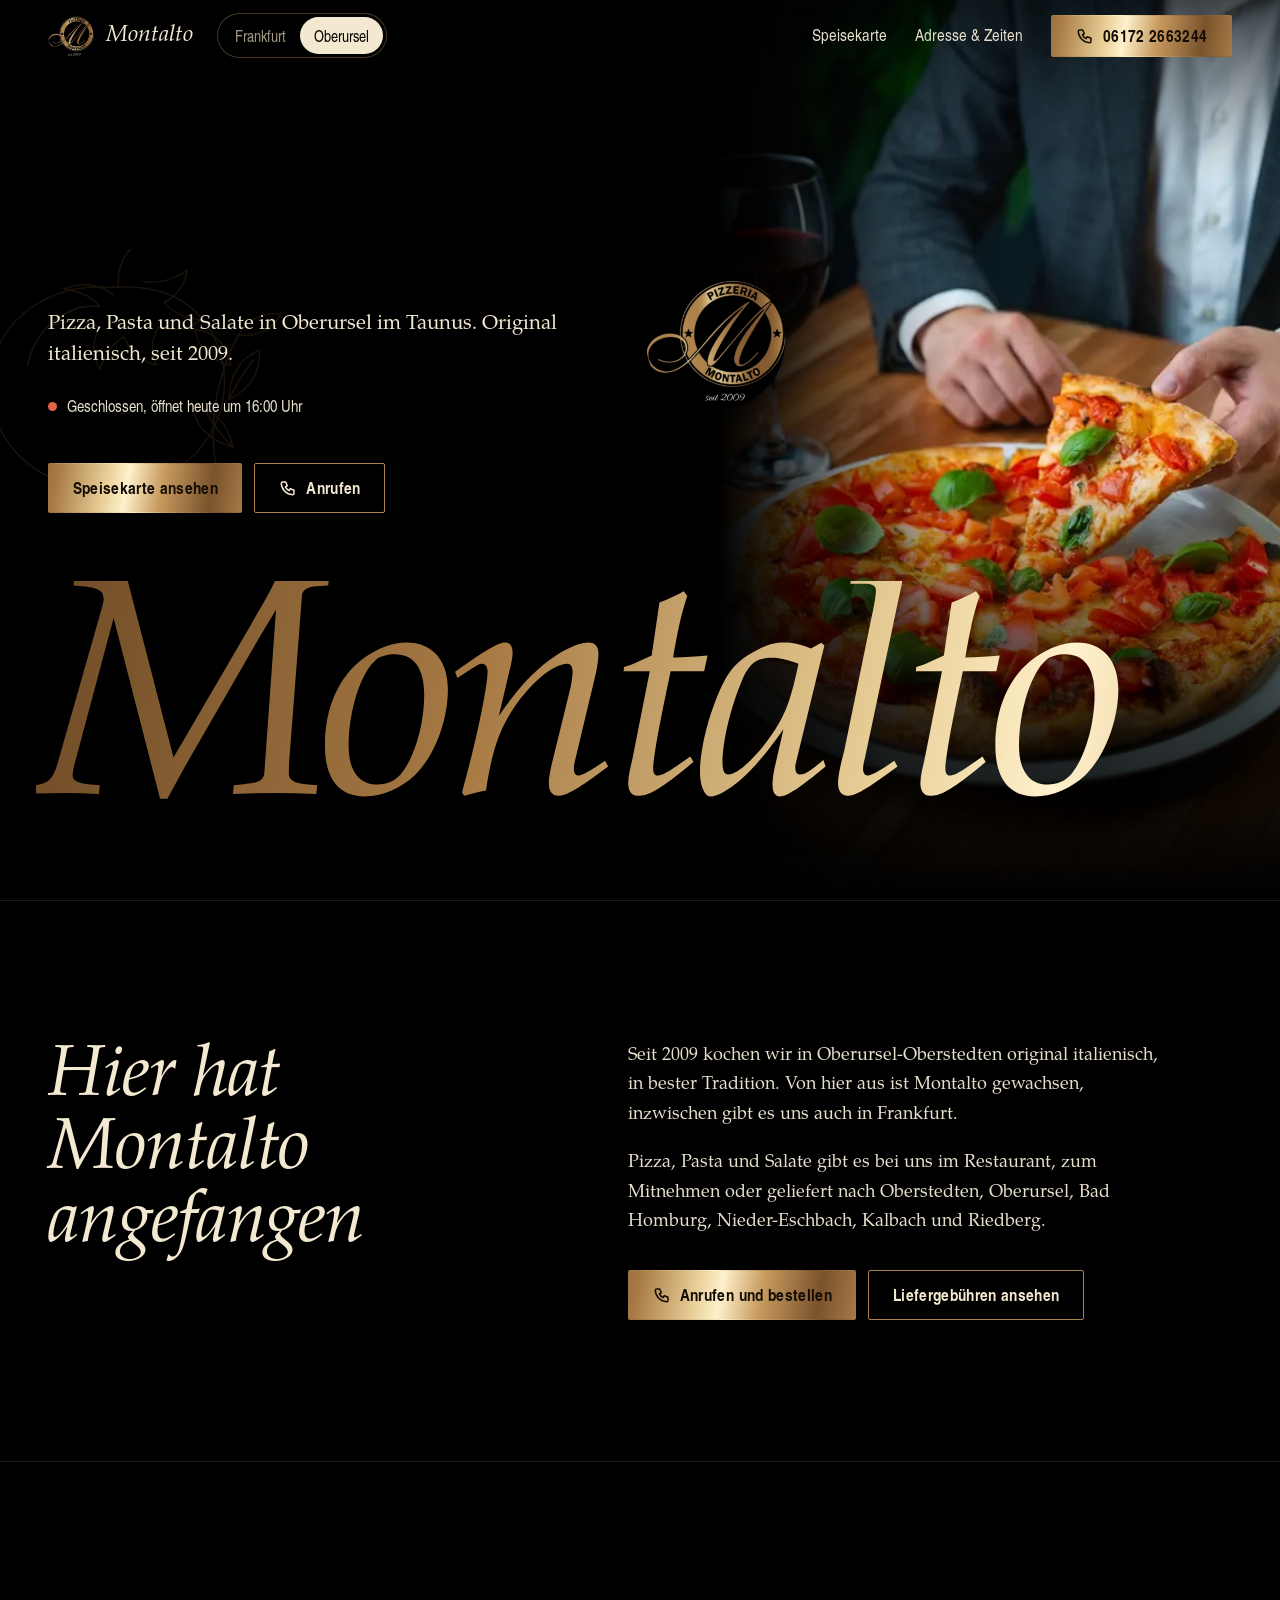
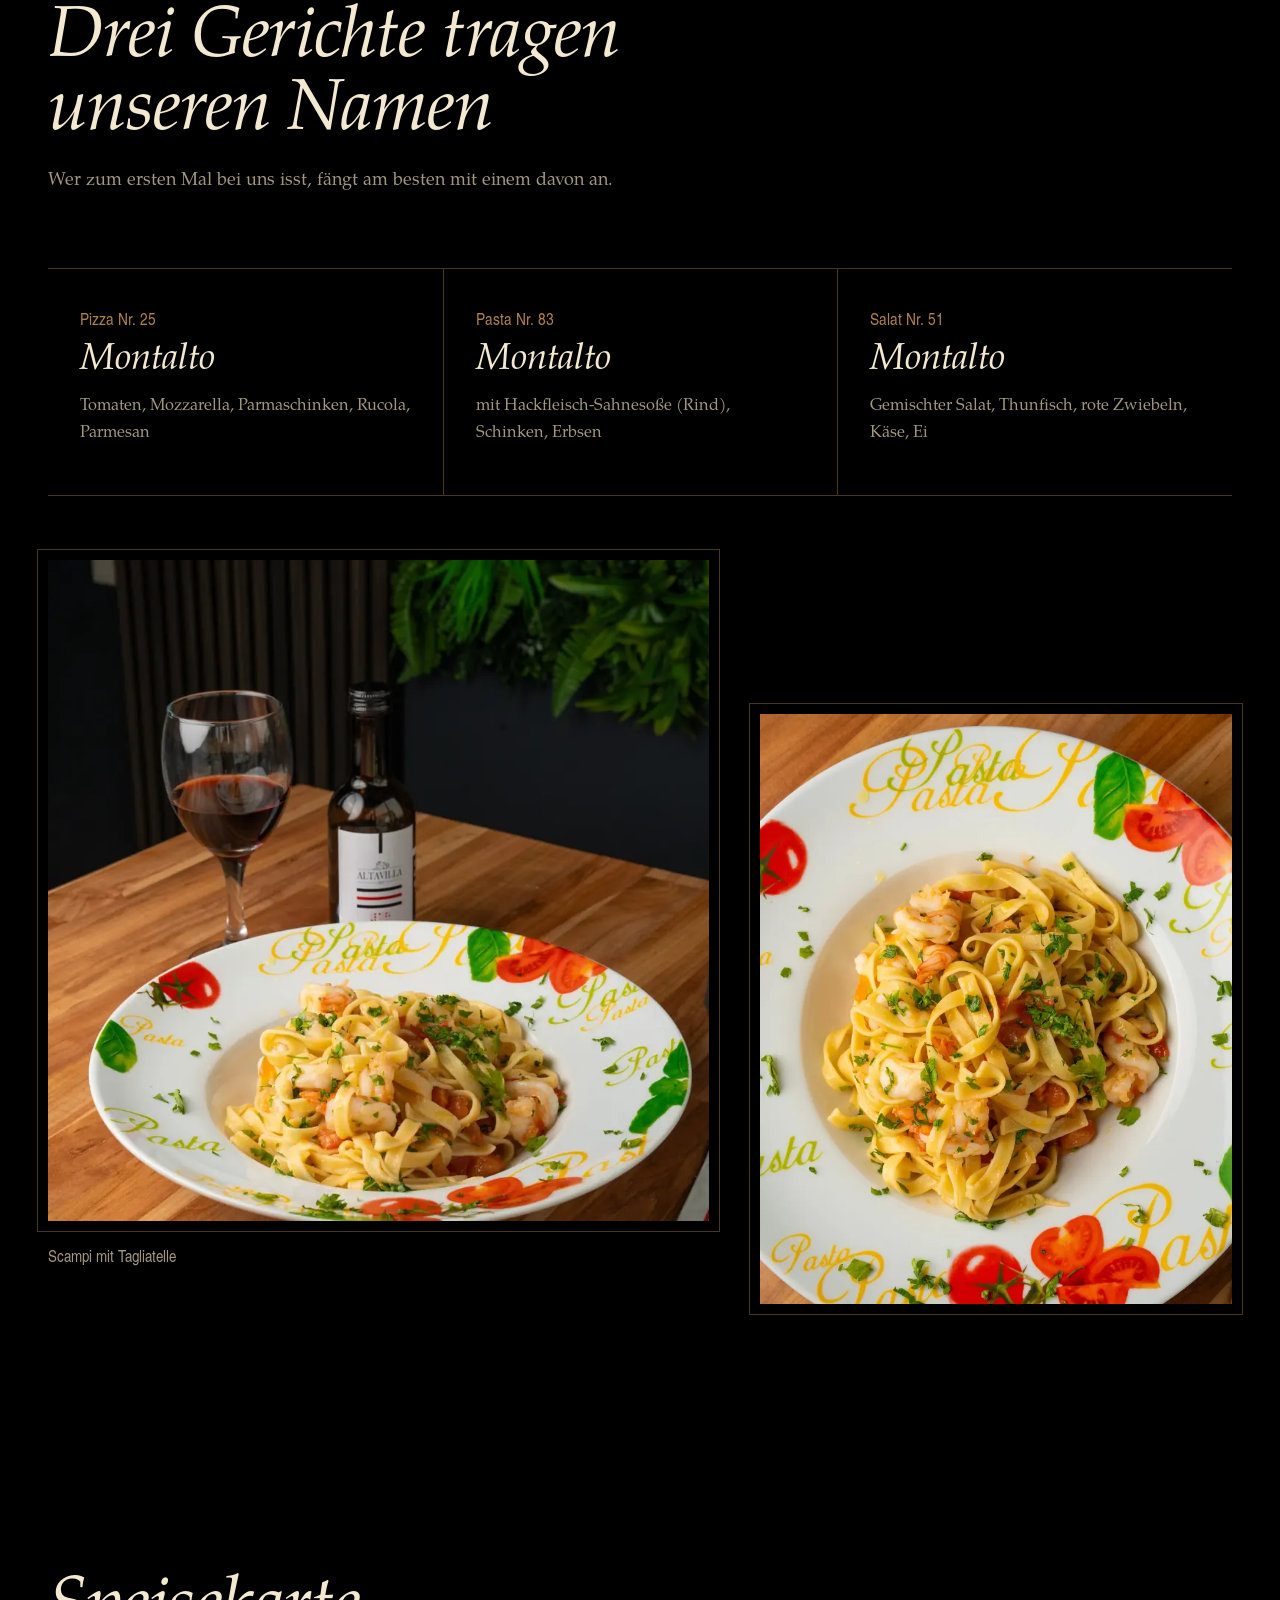
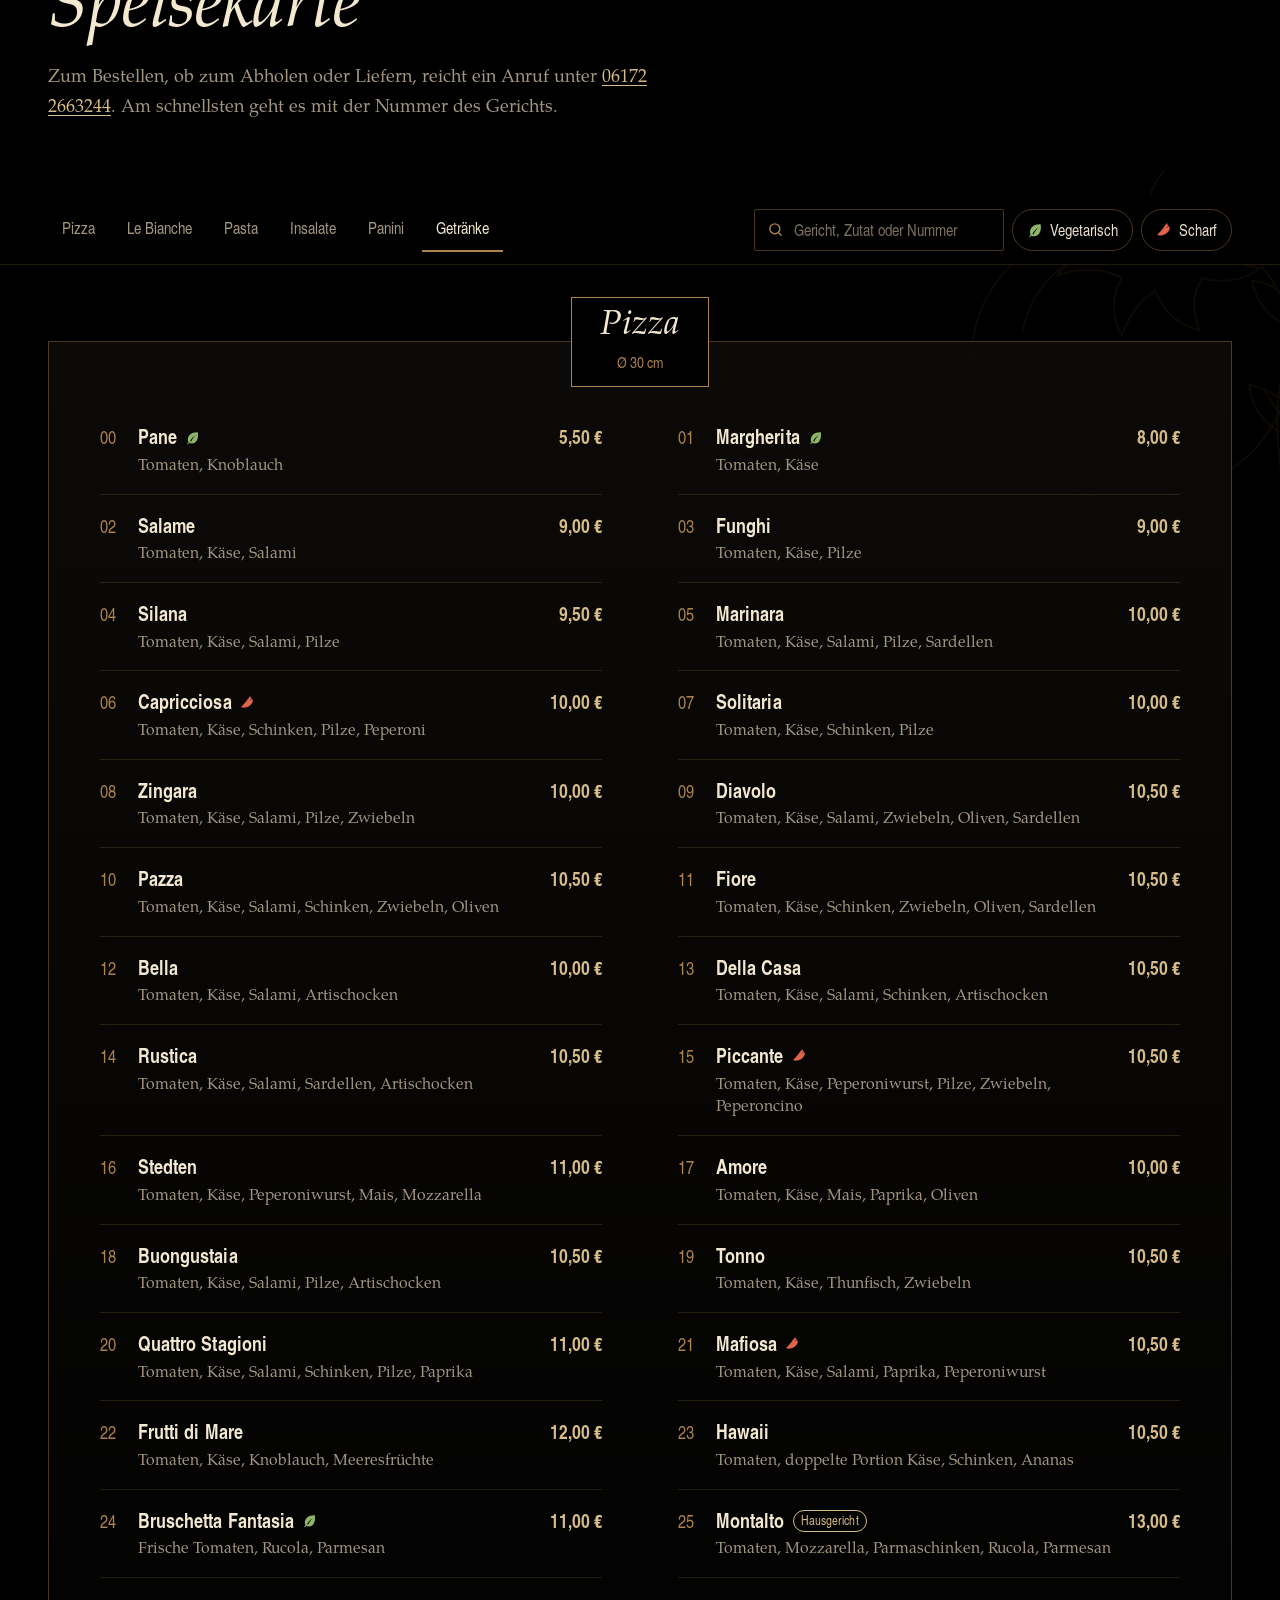
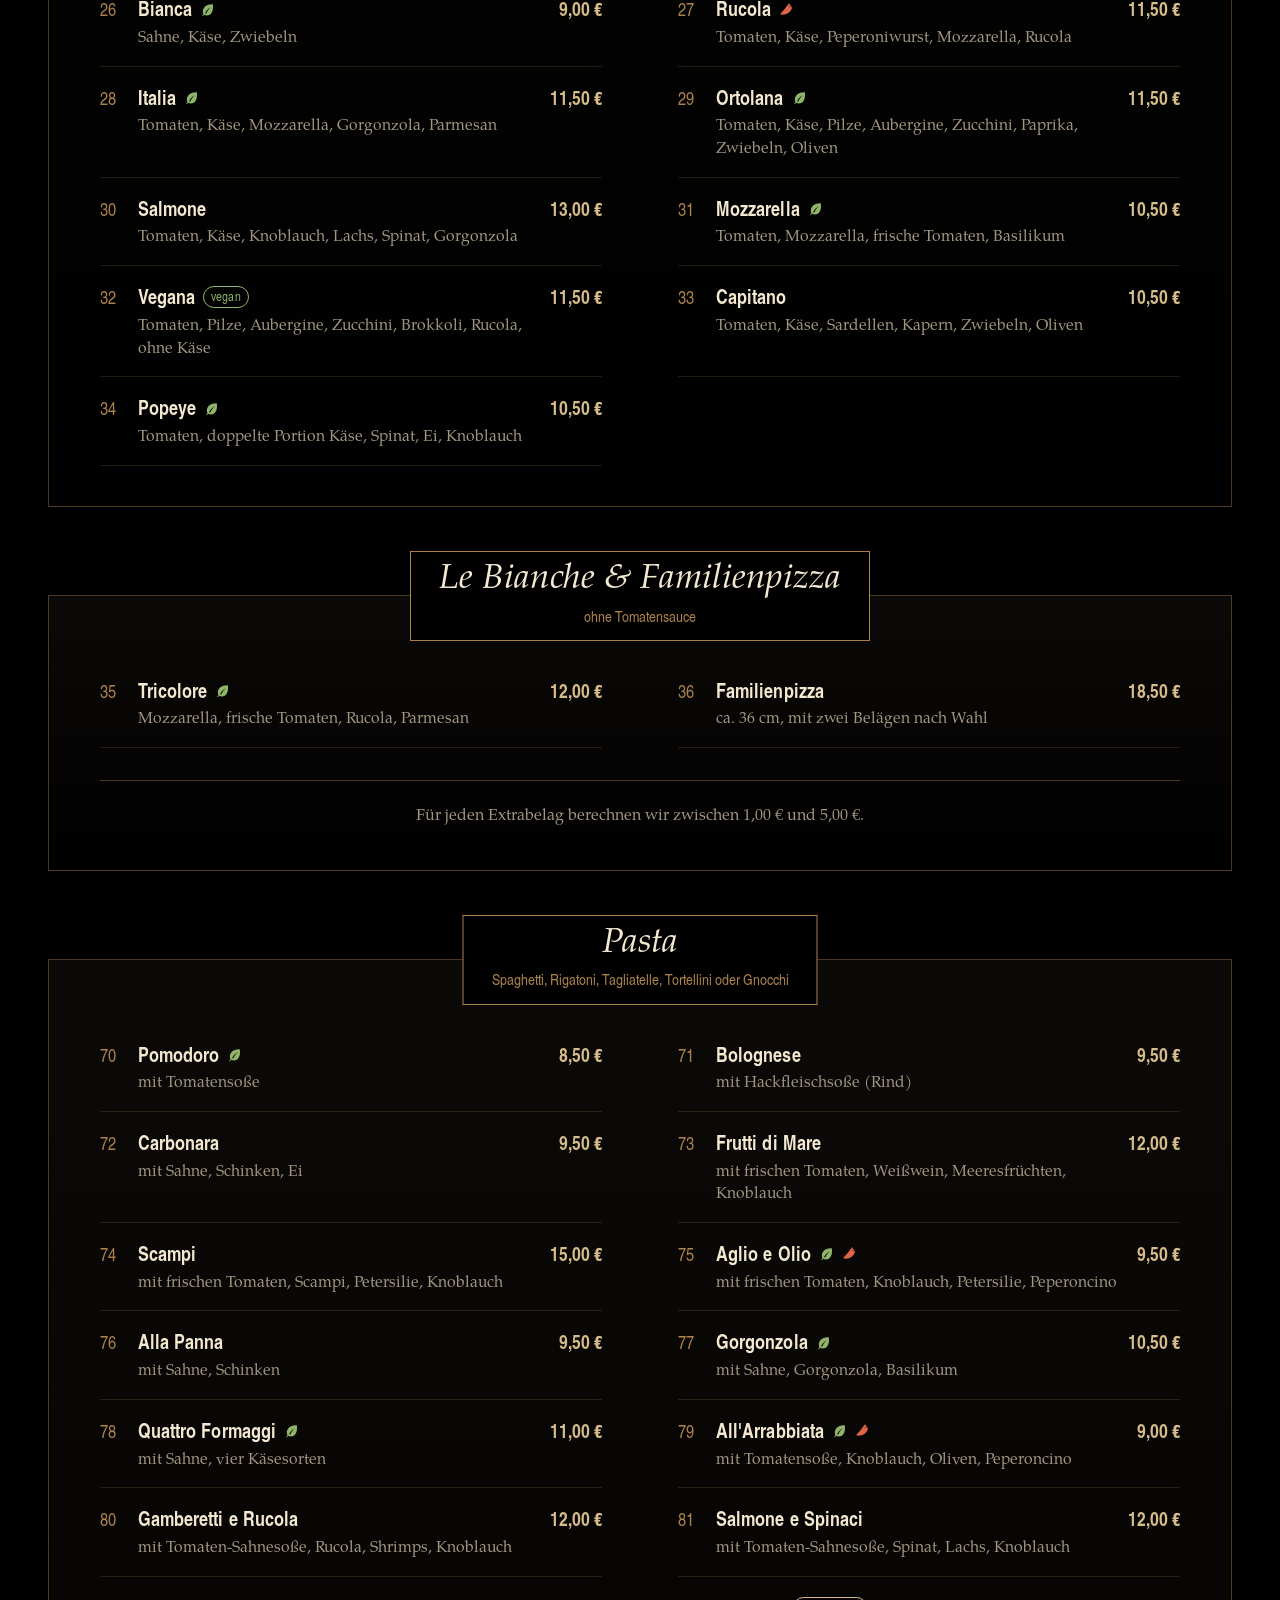
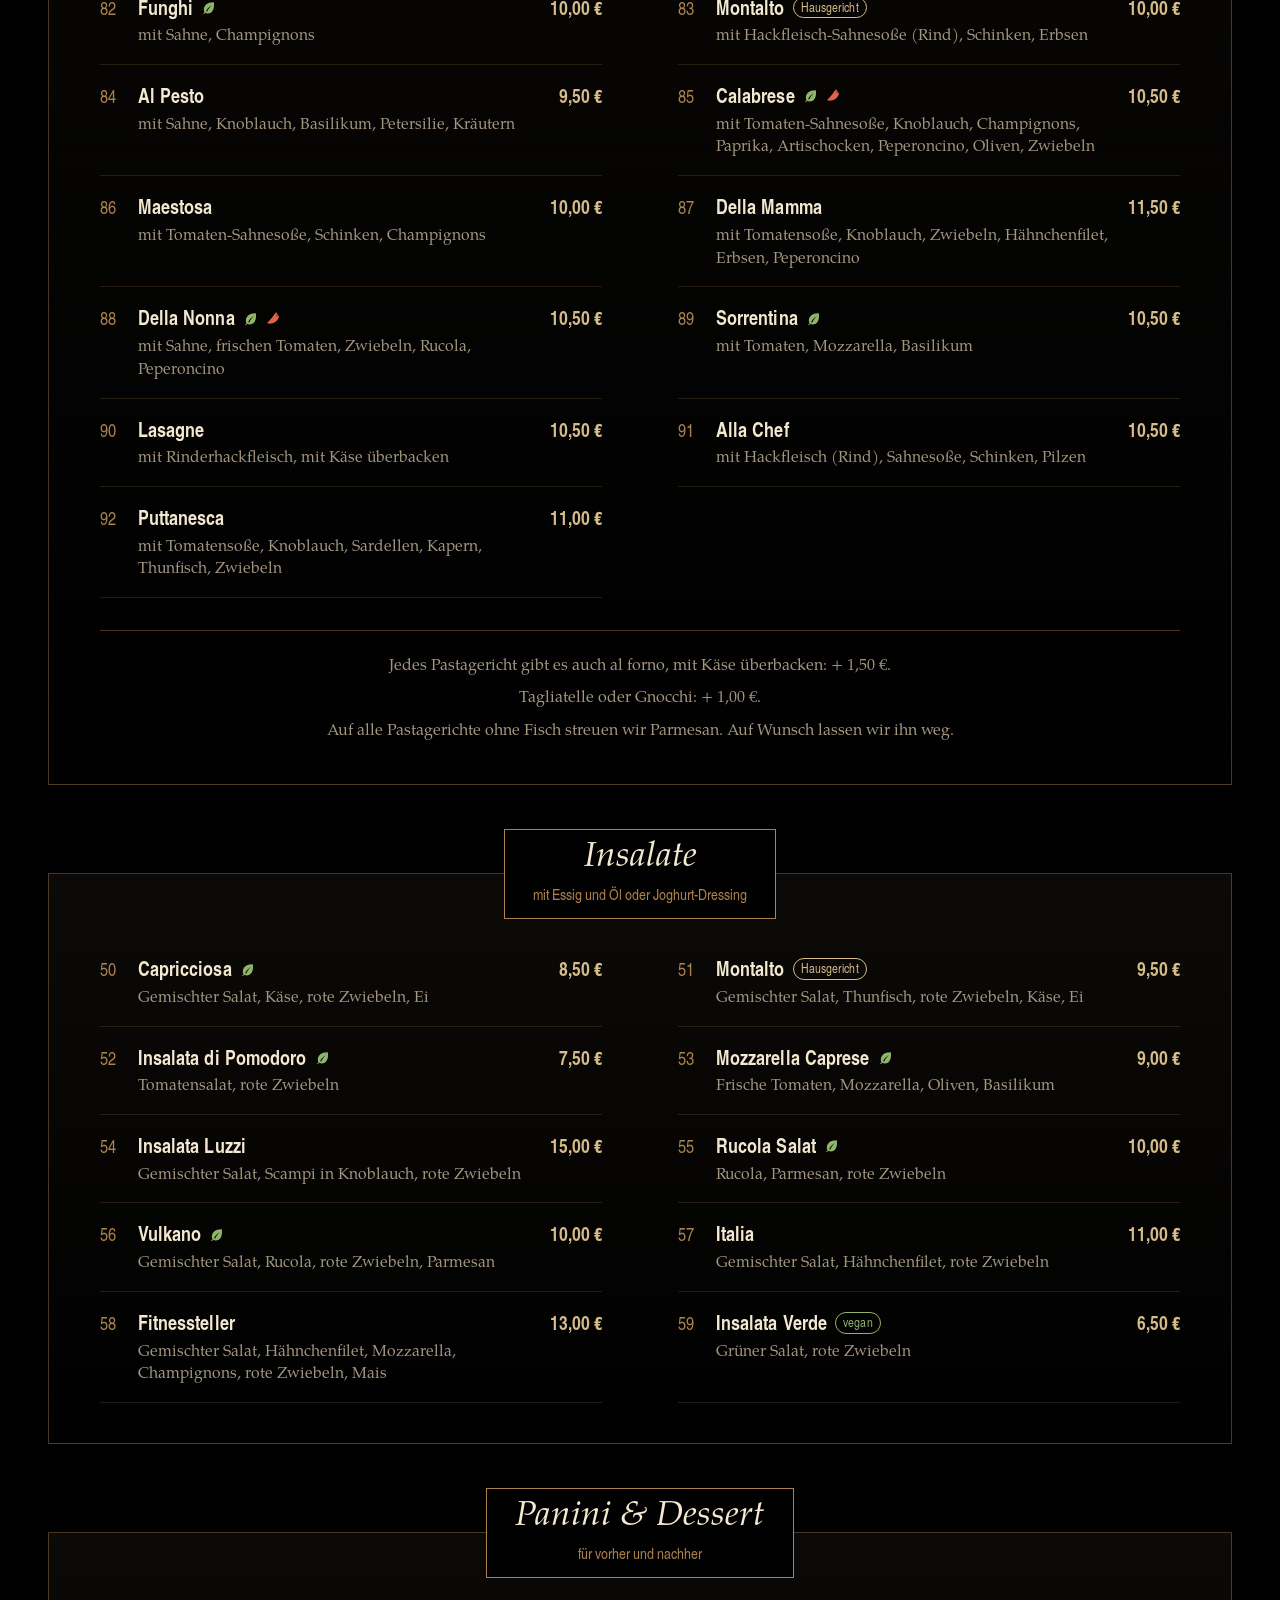
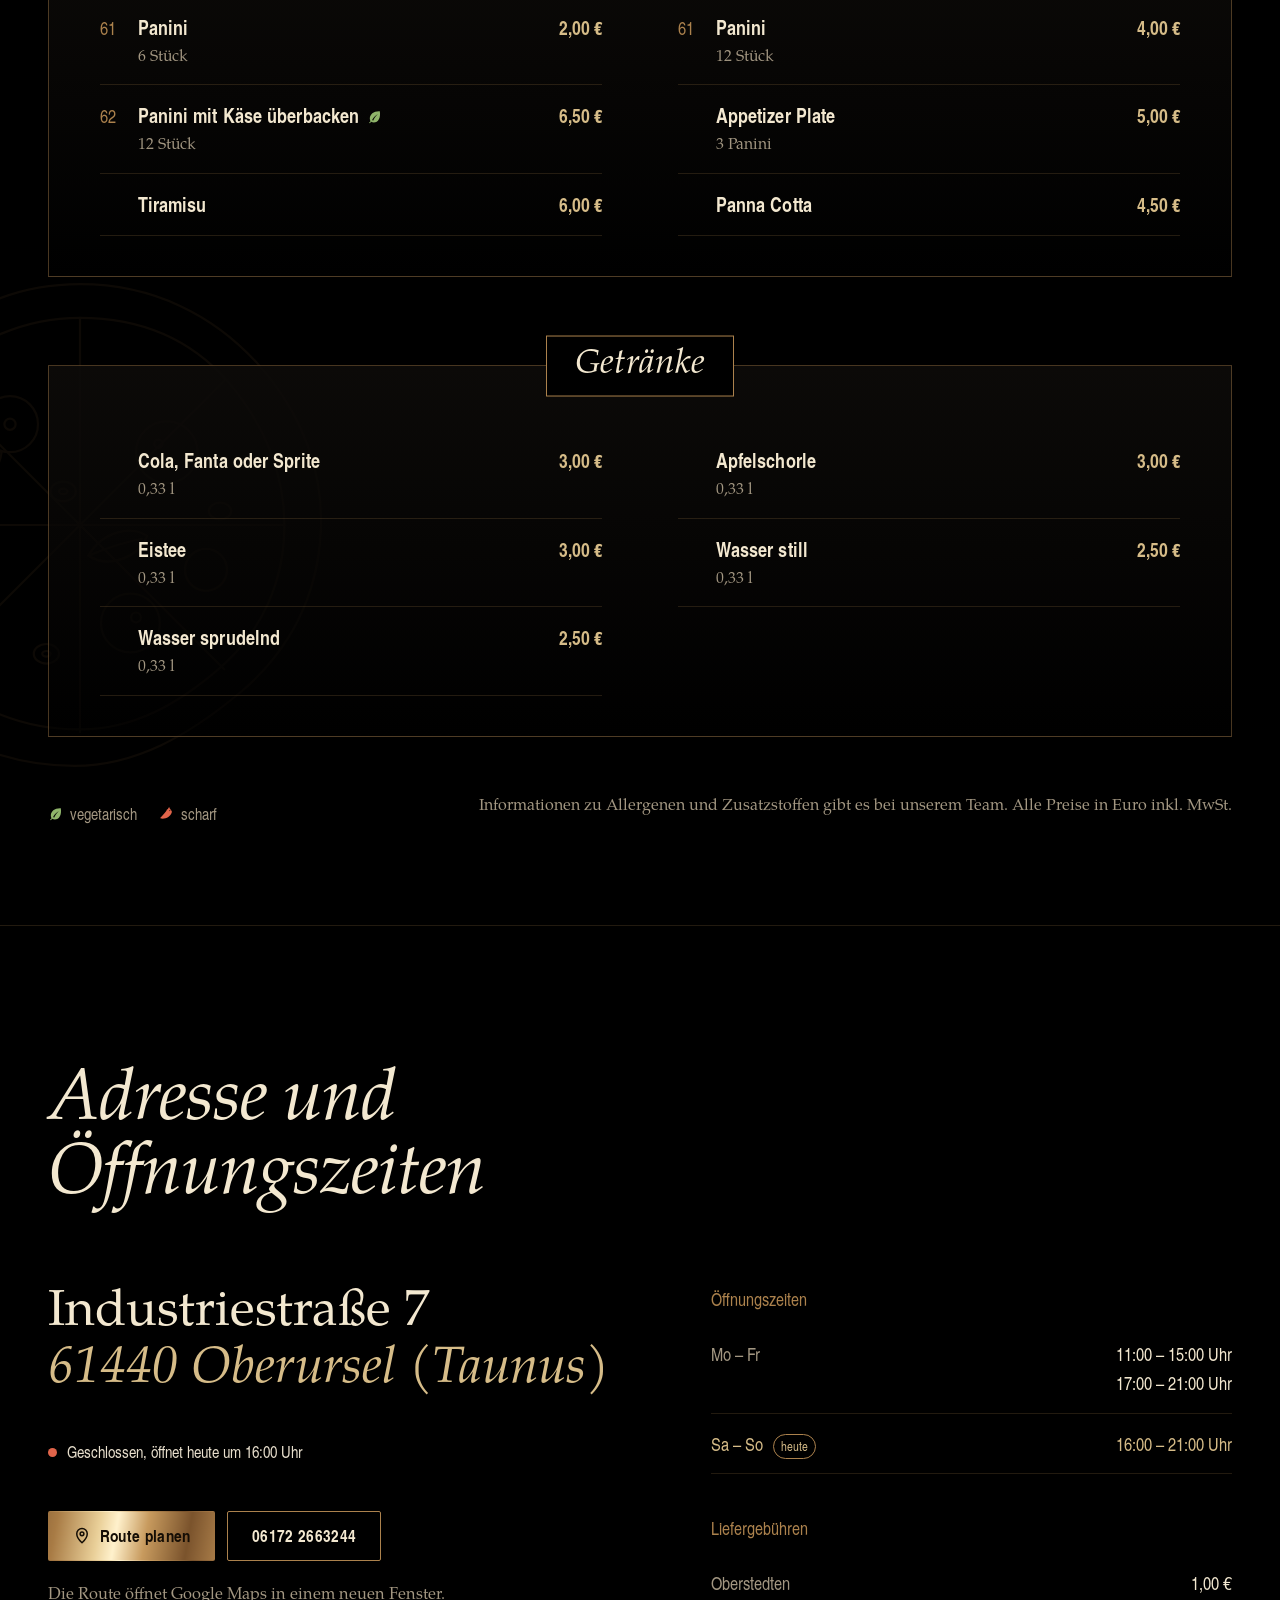
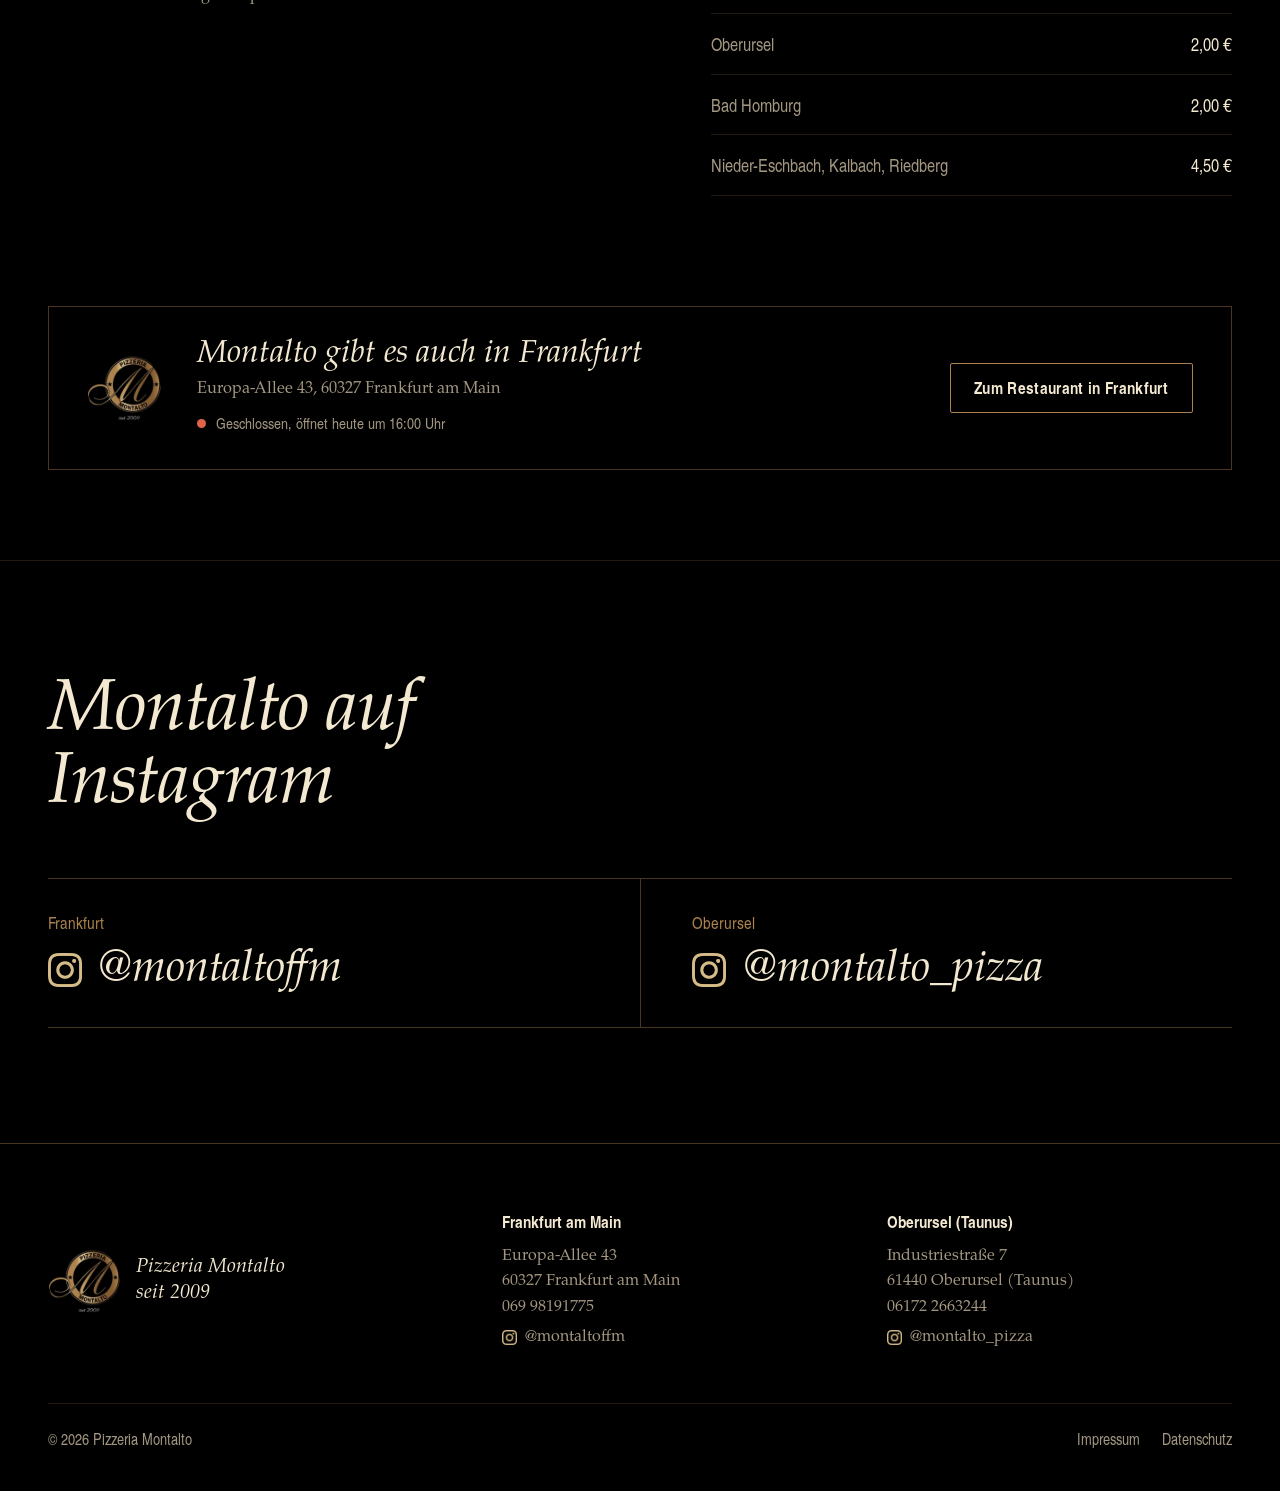
==== commit e17bce78: "Add files via upload" ====
--- a/oberursel/index.html
+++ b/oberursel/index.html
@@ -16,10 +16,10 @@
   <link rel="icon" type="image/png" sizes="64x64" href="../assets/img/favicon-64.png">
   <link rel="apple-touch-icon" href="../assets/img/apple-touch-icon.png">
   <link rel="preload" href="../assets/fonts/pagella-italic.woff" as="font" type="font/woff" crossorigin>
-  <link rel="stylesheet" href="../assets/css/style.css?v=20261011b">
-  <script src="../assets/js/standorte.js?v=20261011b" defer></script>
-  <script src="../assets/js/speisekarte.js?v=20261011b" defer></script>
-  <script src="../assets/js/main.js?v=20261011b" defer></script>
+  <link rel="stylesheet" href="../assets/css/style.css?v=20261013a">
+  <script src="../assets/js/standorte.js?v=20261013a" defer></script>
+  <script src="../assets/js/speisekarte.js?v=20261013a" defer></script>
+  <script src="../assets/js/main.js?v=20261013a" defer></script>
 </head>
 <body data-standort="oberursel" data-root="../">
 
@@ -56,7 +56,7 @@
     <div class="wrap">
       <div class="hero-inhalt">
         <div class="hero-text">
-          <p class="hero-lead">Pizza, Pasta und Salate in Oberursel im Taunus. Montalto gibt es seit 2009.</p>
+          <p class="hero-lead">Pizza, Pasta und Salate in Oberursel im Taunus. Original italienisch, seit 2009.</p>
           <p class="status" data-status aria-live="polite">Öffnungszeiten werden geladen</p>
           <div class="hero-cta">
             <a class="btn btn--gold" href="#speisekarte">Speisekarte ansehen</a>
@@ -69,6 +69,23 @@
       </div>
     </div>
     <h1 id="hero-titel" class="wrap"><span class="sr-only">Pizzeria </span><span class="marke">Montalto</span><span class="sr-only"> in Oberursel (Taunus)</span></h1>
+  </section>
+
+  <section class="abschnitt intro intro--text" aria-labelledby="intro-titel">
+    <div class="wrap intro-raster">
+      <h2 id="intro-titel" class="abschnitt-titel">Hier hat Montalto angefangen</h2>
+      <div class="intro-text">
+        <p>Seit 2009 kochen wir in Oberursel-Oberstedten original italienisch, in bester Tradition. Von hier aus ist Montalto gewachsen, inzwischen gibt es uns auch in Frankfurt.</p>
+        <p>Pizza, Pasta und Salate gibt es bei uns im Restaurant, zum Mitnehmen oder geliefert nach Oberstedten, Oberursel, Bad Homburg, Nieder-Eschbach, Kalbach und Riedberg.</p>
+        <div class="intro-cta">
+          <a class="btn btn--gold" data-tel href="tel:+4961722663244">
+            <svg viewBox="0 0 24 24" fill="none" stroke="currentColor" stroke-width="2" stroke-linecap="round" stroke-linejoin="round" aria-hidden="true"><path d="M5 4h4l2 5-2.5 1.5a11 11 0 0 0 5 5L15 13l5 2v4a2 2 0 0 1-2 2A16 16 0 0 1 3 6a2 2 0 0 1 2-2"/></svg>
+            Anrufen und bestellen
+          </a>
+          <a class="btn" href="#besuch">Liefergebühren ansehen</a>
+        </div>
+      </div>
+    </div>
   </section>
 
   <section class="abschnitt haus" aria-labelledby="haus-titel">
--- a/assets/css/style.css
+++ b/assets/css/style.css
@@ -161,6 +161,9 @@
 }
 .kopf-nav > a:not(.btn):hover { color: var(--gold); border-bottom-color: var(--bronze); }
 .kopf-nav .btn { min-height: 42px; }
+.kopf-nav > a.kopf-tel { display: inline-flex; align-items: center; gap: 8px; }
+.kopf-tel svg { width: 17px; height: 17px; color: var(--gold); }
+@media (max-width: 1080px) { .kopf-nav { gap: 20px; } .kopf-tel span { display: none; } }
 
 @media (max-width: 860px) {
   .kopf-nav { display: none; }
@@ -272,6 +275,26 @@
 .abschnitt-kopf p { color: var(--leise); max-width: 40rem; margin: 0; }
 .abschnitt-kopf a { color: var(--gold); text-underline-offset: 3px; }
 
+/* ---------- Einleitung ---------- */
+
+.intro { border-top: 1px solid var(--linie-zart); }
+.intro-raster {
+  display: grid; grid-template-columns: minmax(0, 5fr) minmax(0, 6fr);
+  gap: clamp(40px, 6vw, 96px); align-items: center;
+}
+.intro-text p { color: var(--text); max-width: 34rem; }
+.intro-text .abschnitt-titel { margin-bottom: clamp(24px, 3vw, 36px); }
+.intro-cta { display: flex; flex-wrap: wrap; gap: 12px; margin-top: 32px; }
+.intro-hinweis { margin-top: 14px; color: var(--leise); font-size: .98rem; }
+.intro-bild img { aspect-ratio: 3 / 2; }
+
+.intro--text .intro-raster { align-items: start; }
+.intro--text .abschnitt-titel { margin: 0; }
+
+@media (max-width: 860px) {
+  .intro-raster { grid-template-columns: 1fr; }
+}
+
 /* ---------- Hausgerichte ---------- */
 
 .haus { border-top: 1px solid var(--linie-zart); padding-bottom: clamp(32px, 5vw, 64px); }
@@ -281,7 +304,7 @@
   border-top: 1px solid var(--linie); border-bottom: 1px solid var(--linie);
 }
 .haus-gericht {
-  padding: 36px 32px 34px; display: grid; grid-template-rows: auto auto 1fr auto; gap: 8px;
+  padding: 36px 32px 34px; display: grid; grid-template-rows: auto auto 1fr; gap: 8px;
 }
 .haus-gericht p { margin: 0; }
 .haus-gericht + .haus-gericht { border-left: 1px solid var(--linie); }
@@ -291,7 +314,6 @@
   color: var(--champagner);
 }
 .haus-gericht p.zutaten { color: var(--leise); font-size: 1.02rem; margin: 4px 0 14px; }
-.haus-preis { font-family: var(--cond); font-weight: 700; font-size: 1.35rem; color: var(--gold); }
 
 @media (max-width: 820px) {
   .haus-reihe { grid-template-columns: 1fr; }
@@ -463,11 +485,10 @@
 .bild--klein { margin-top: clamp(64px, 12vw, 180px); }
 
 @media (max-width: 700px) {
-  .bildband-raster { grid-template-columns: 1fr; gap: 0; }
-  .bild--gross { width: 86%; }
-  .bild--klein { width: 62%; margin: -34% 0 0 auto; position: relative; }
-  .bild--klein img { outline-color: var(--bronze); box-shadow: 0 0 0 10px #000; }
-  .bild--gross figcaption { max-width: 34%; }
+  .bildband-raster { grid-template-columns: 1fr 1fr; gap: 20px; }
+  .bild img, .bild--gross img { aspect-ratio: 4 / 5; outline-offset: 6px; }
+  .bild--klein { margin-top: 0; }
+  .bild figcaption { margin-top: 16px; font-size: .95rem; }
 }
 
 .liefer { margin-top: 40px; }
